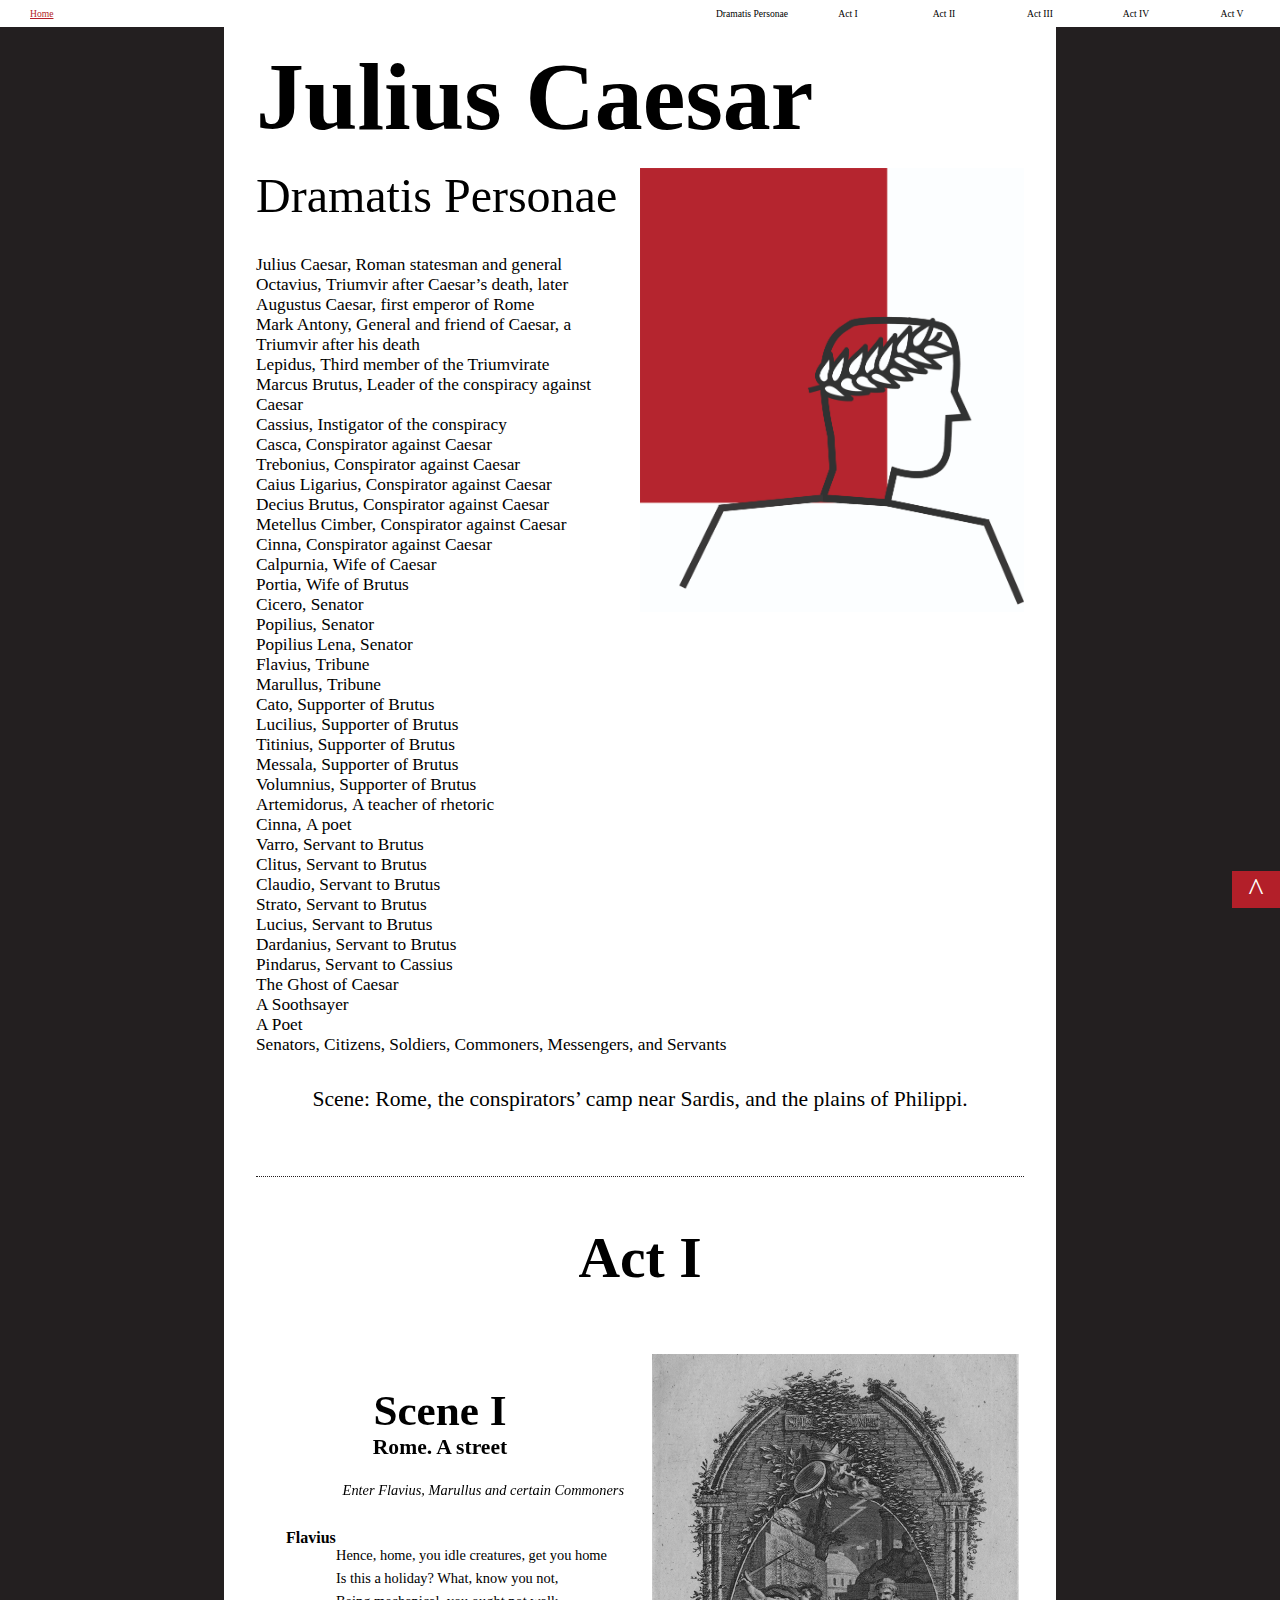
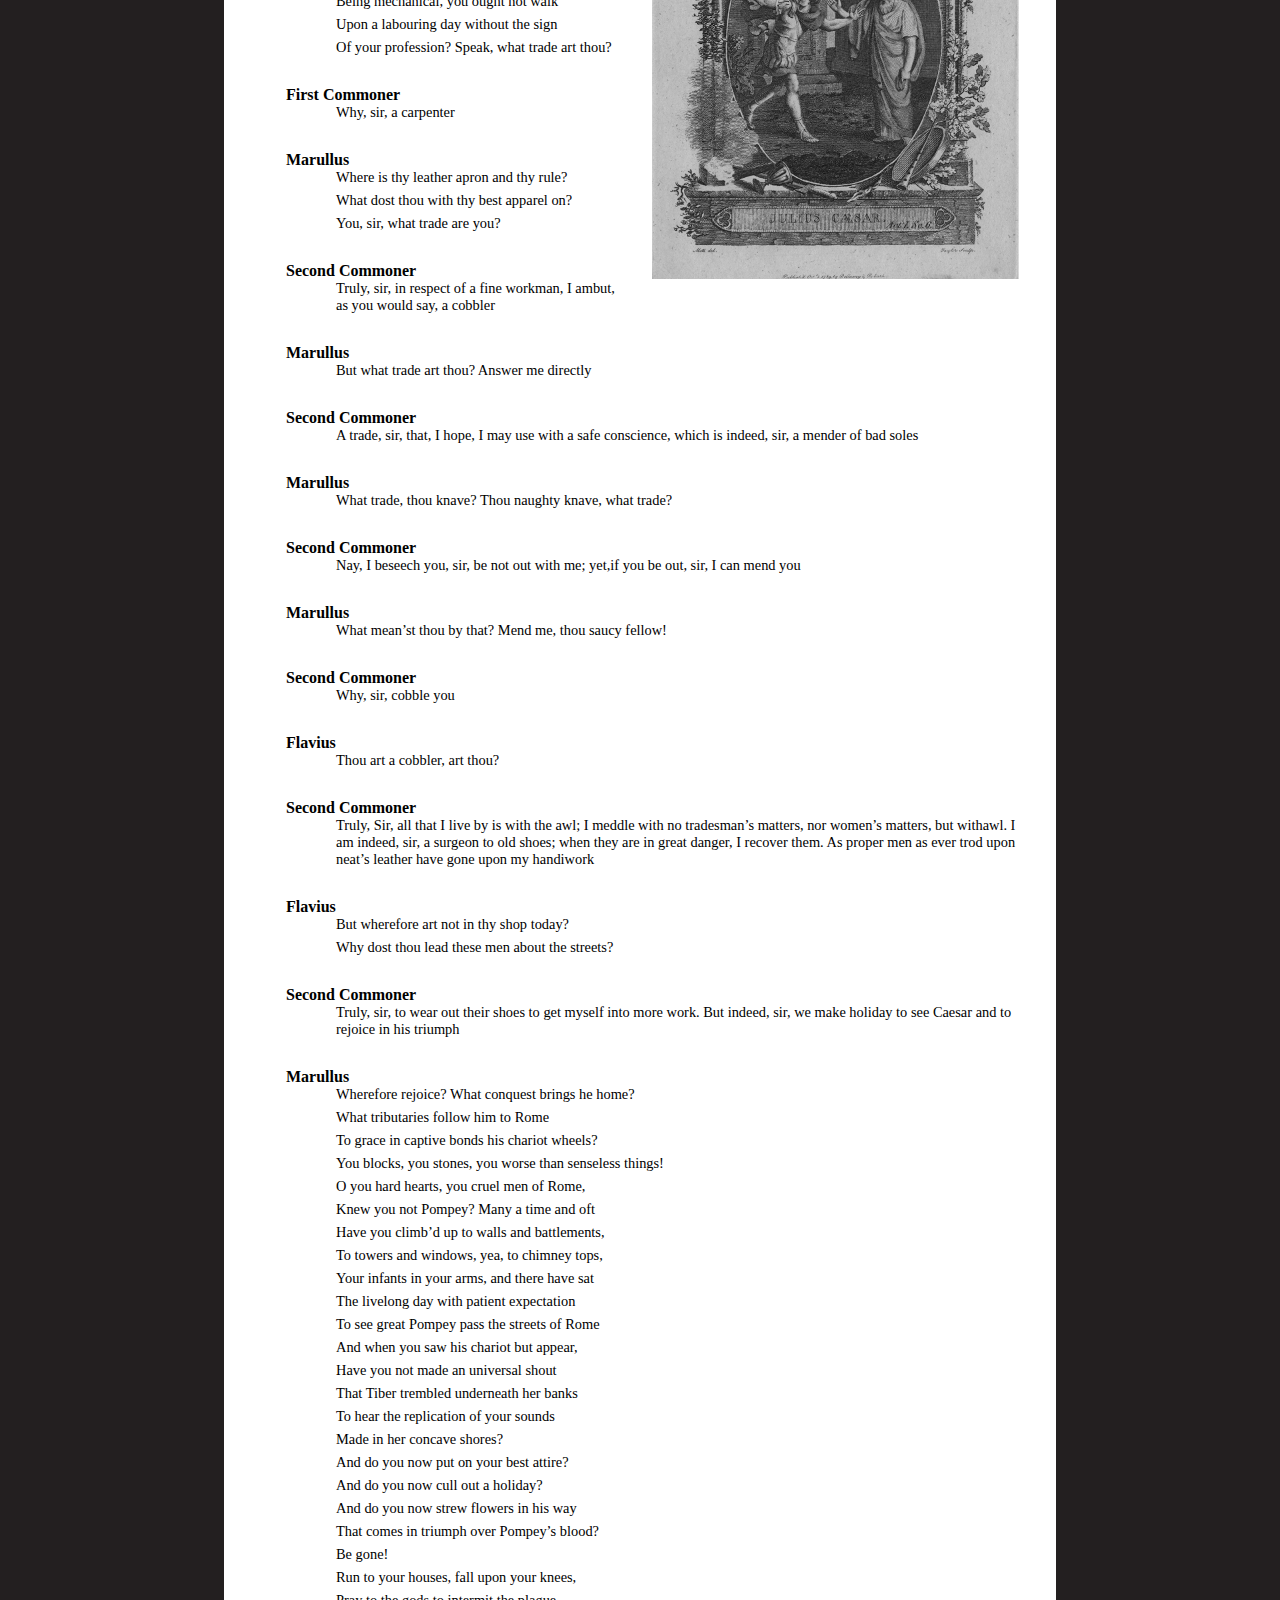
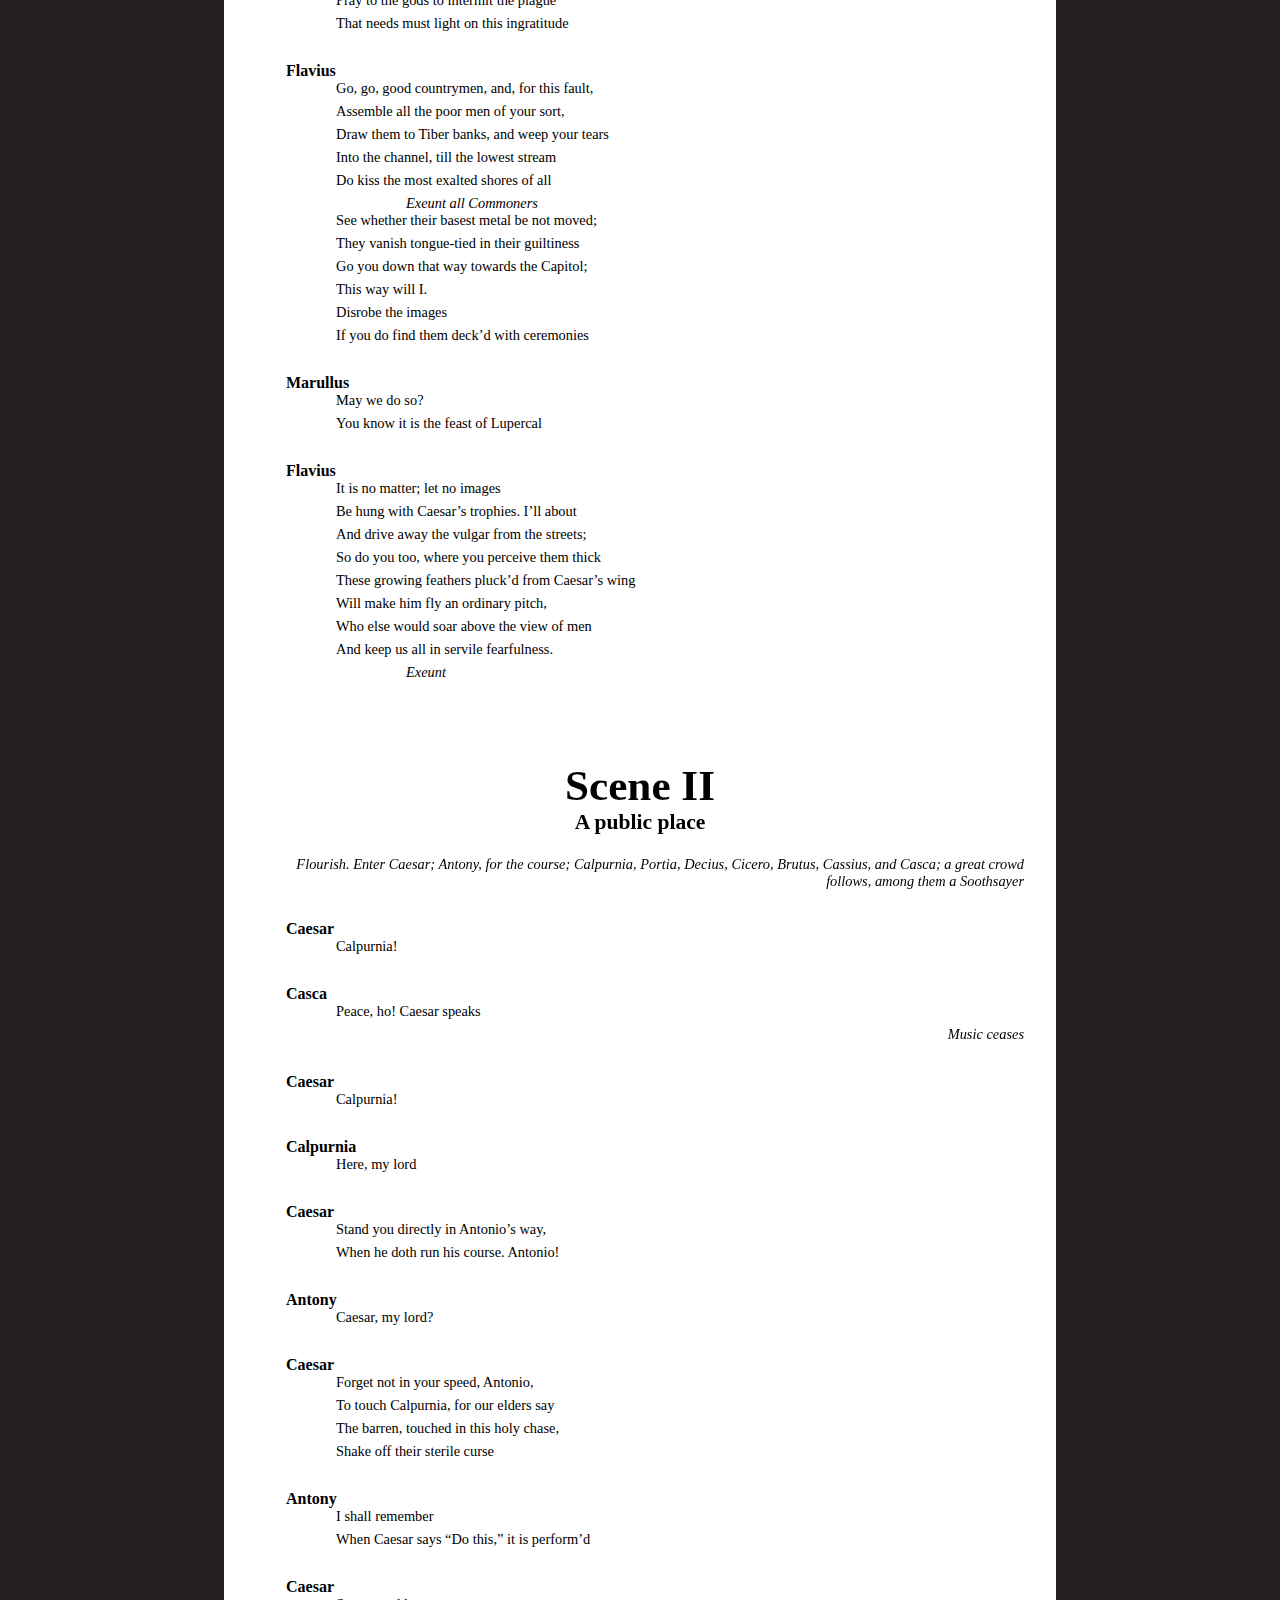
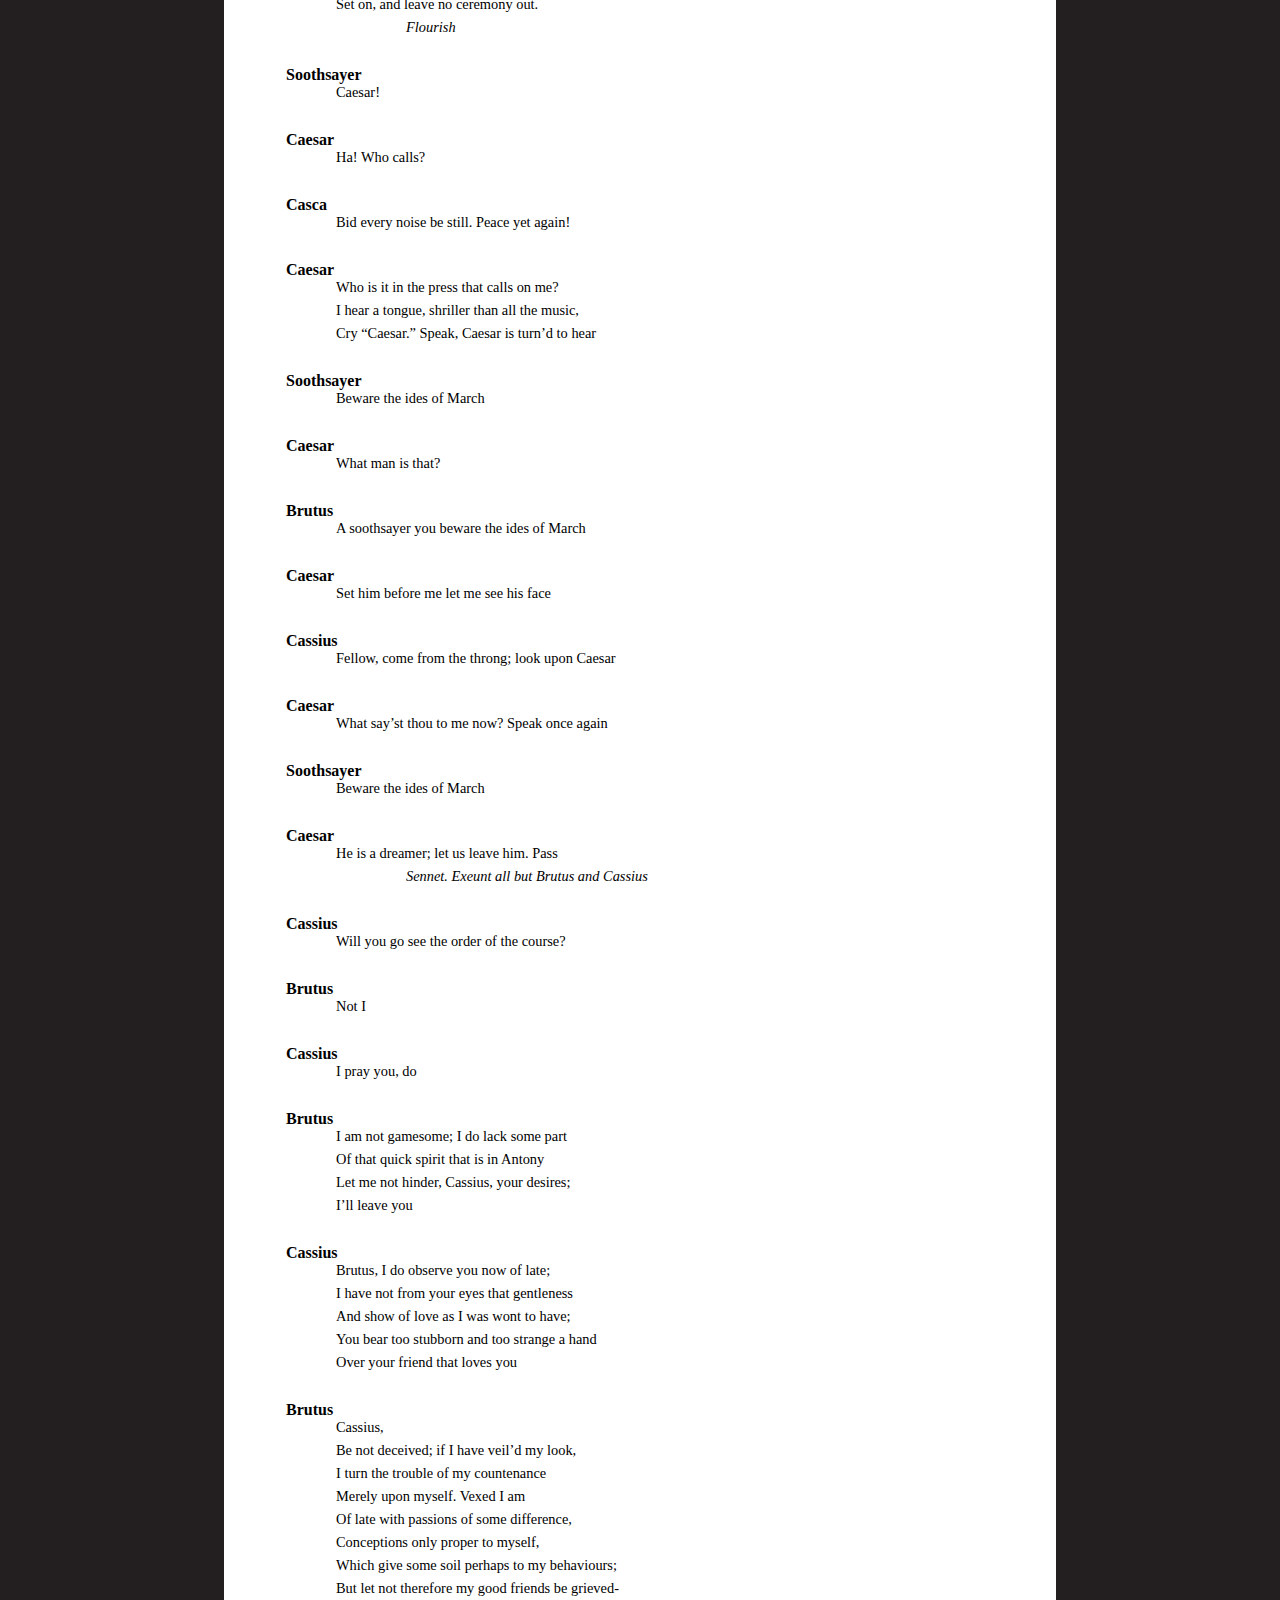
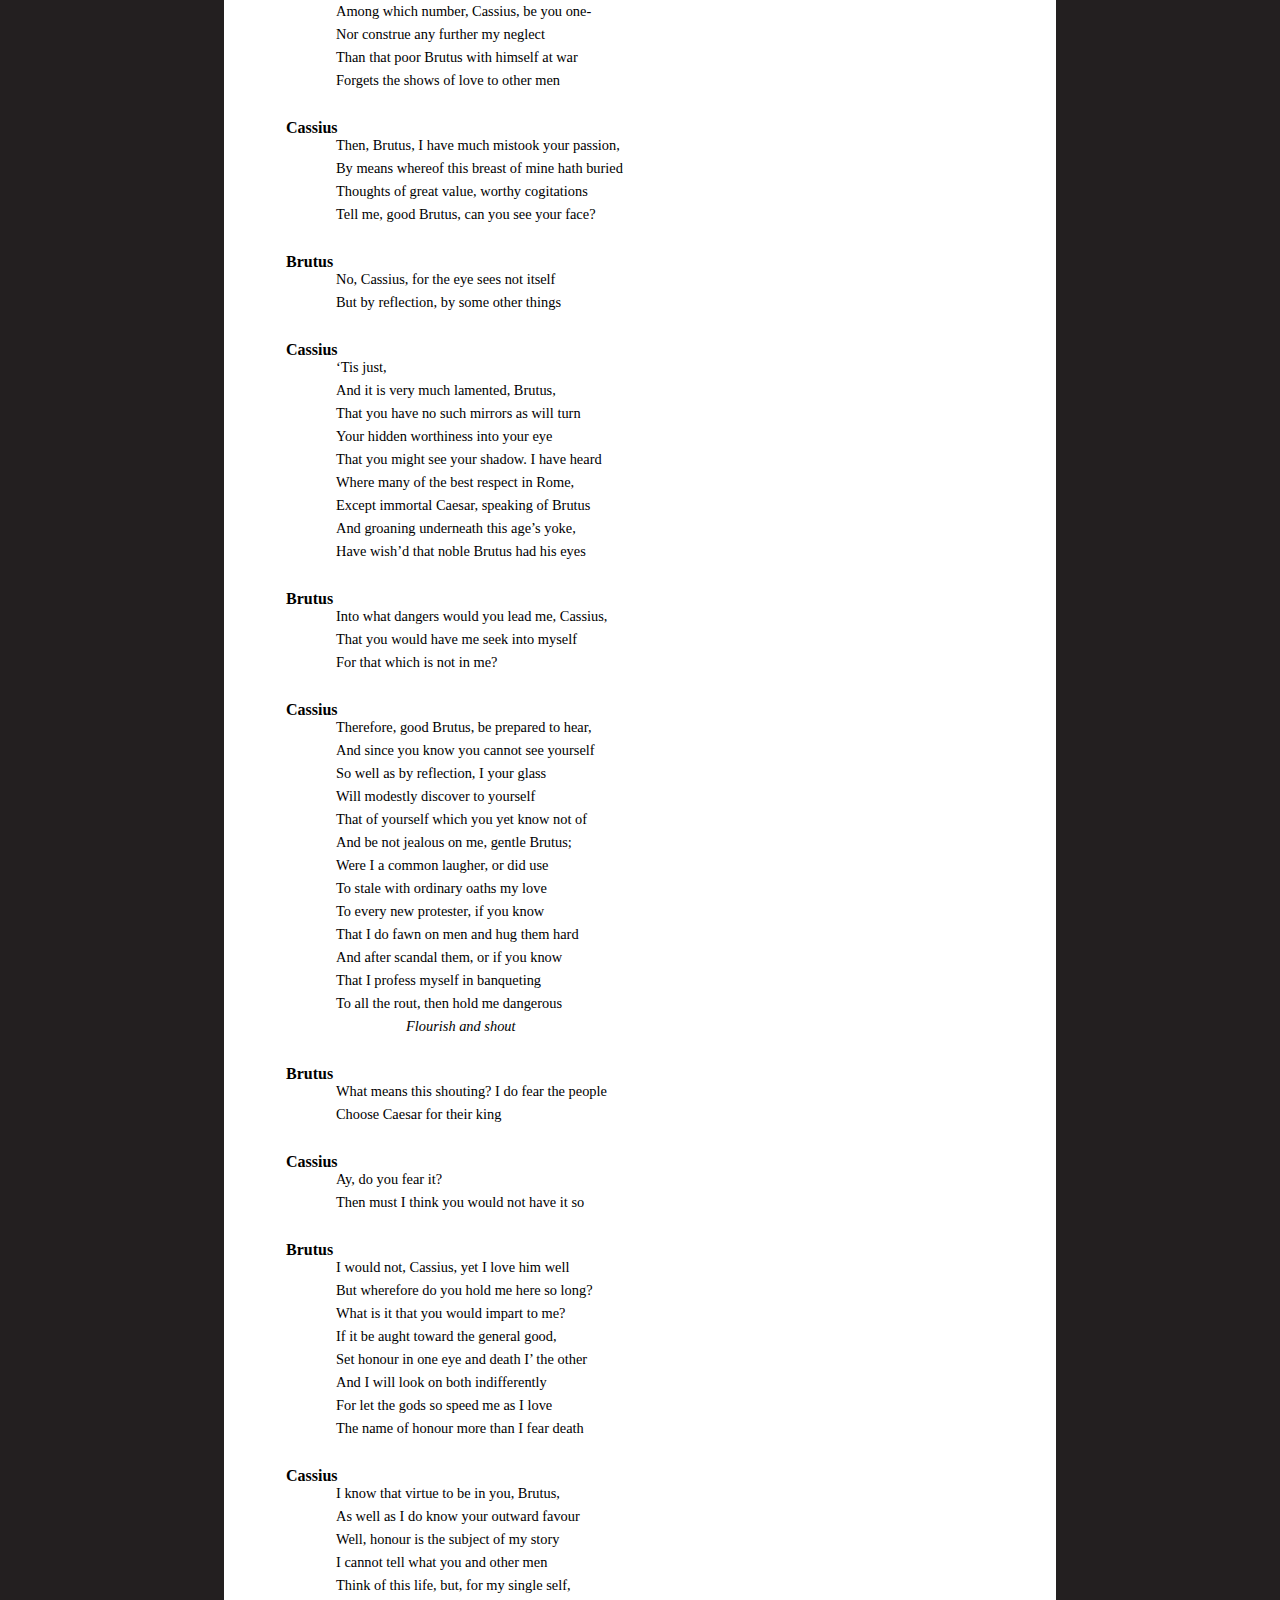
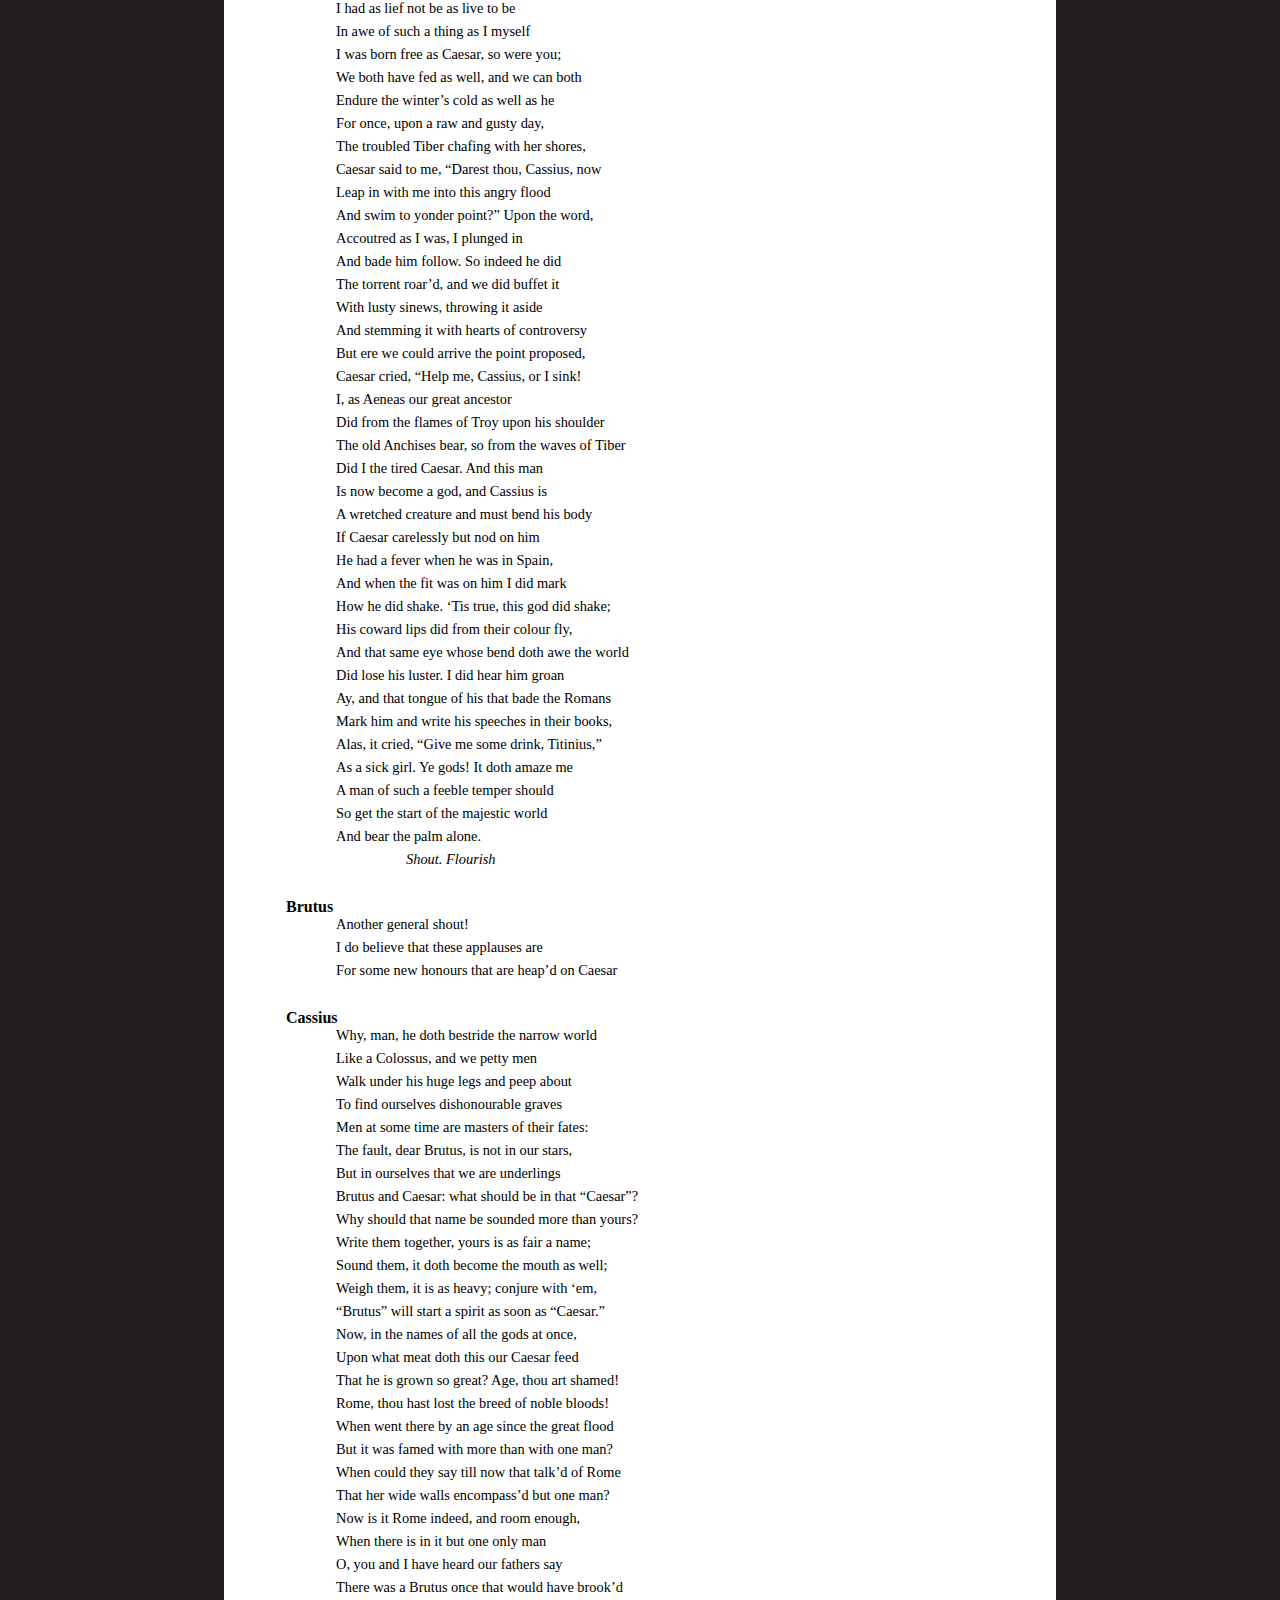
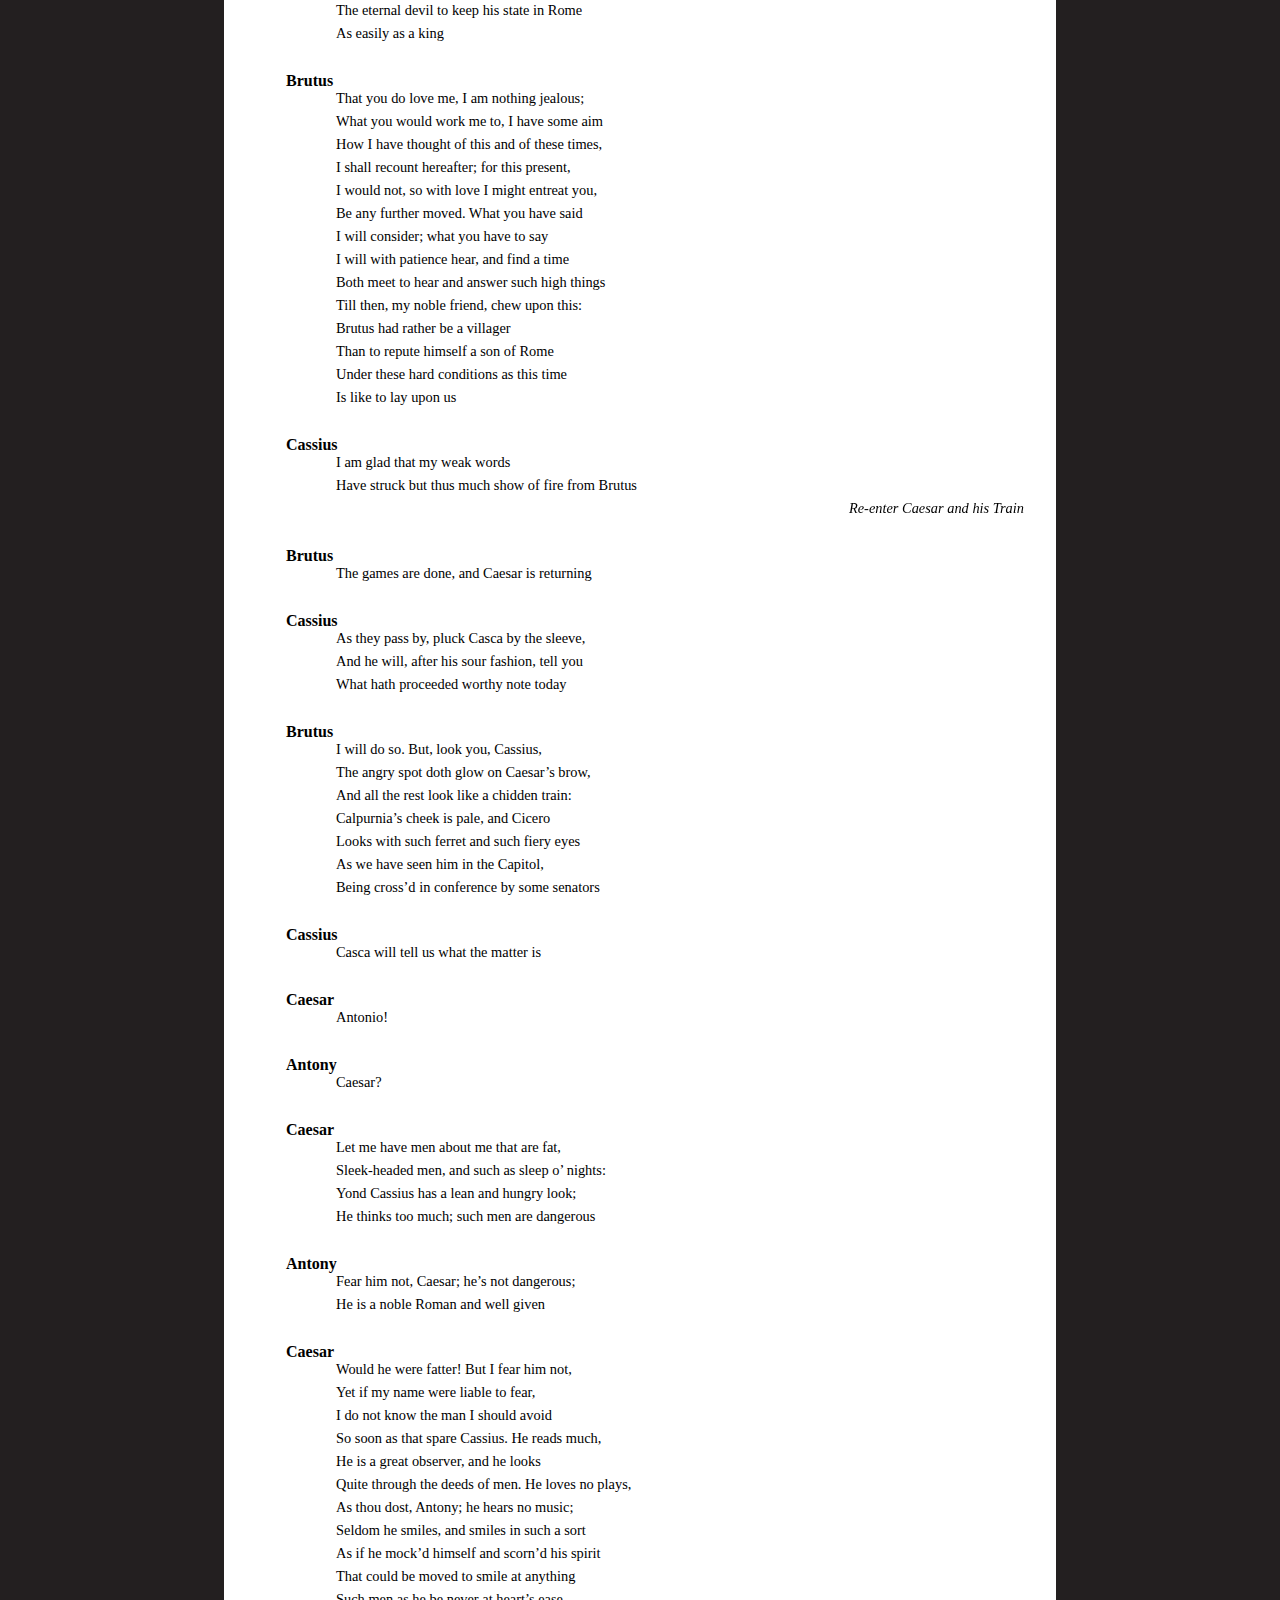
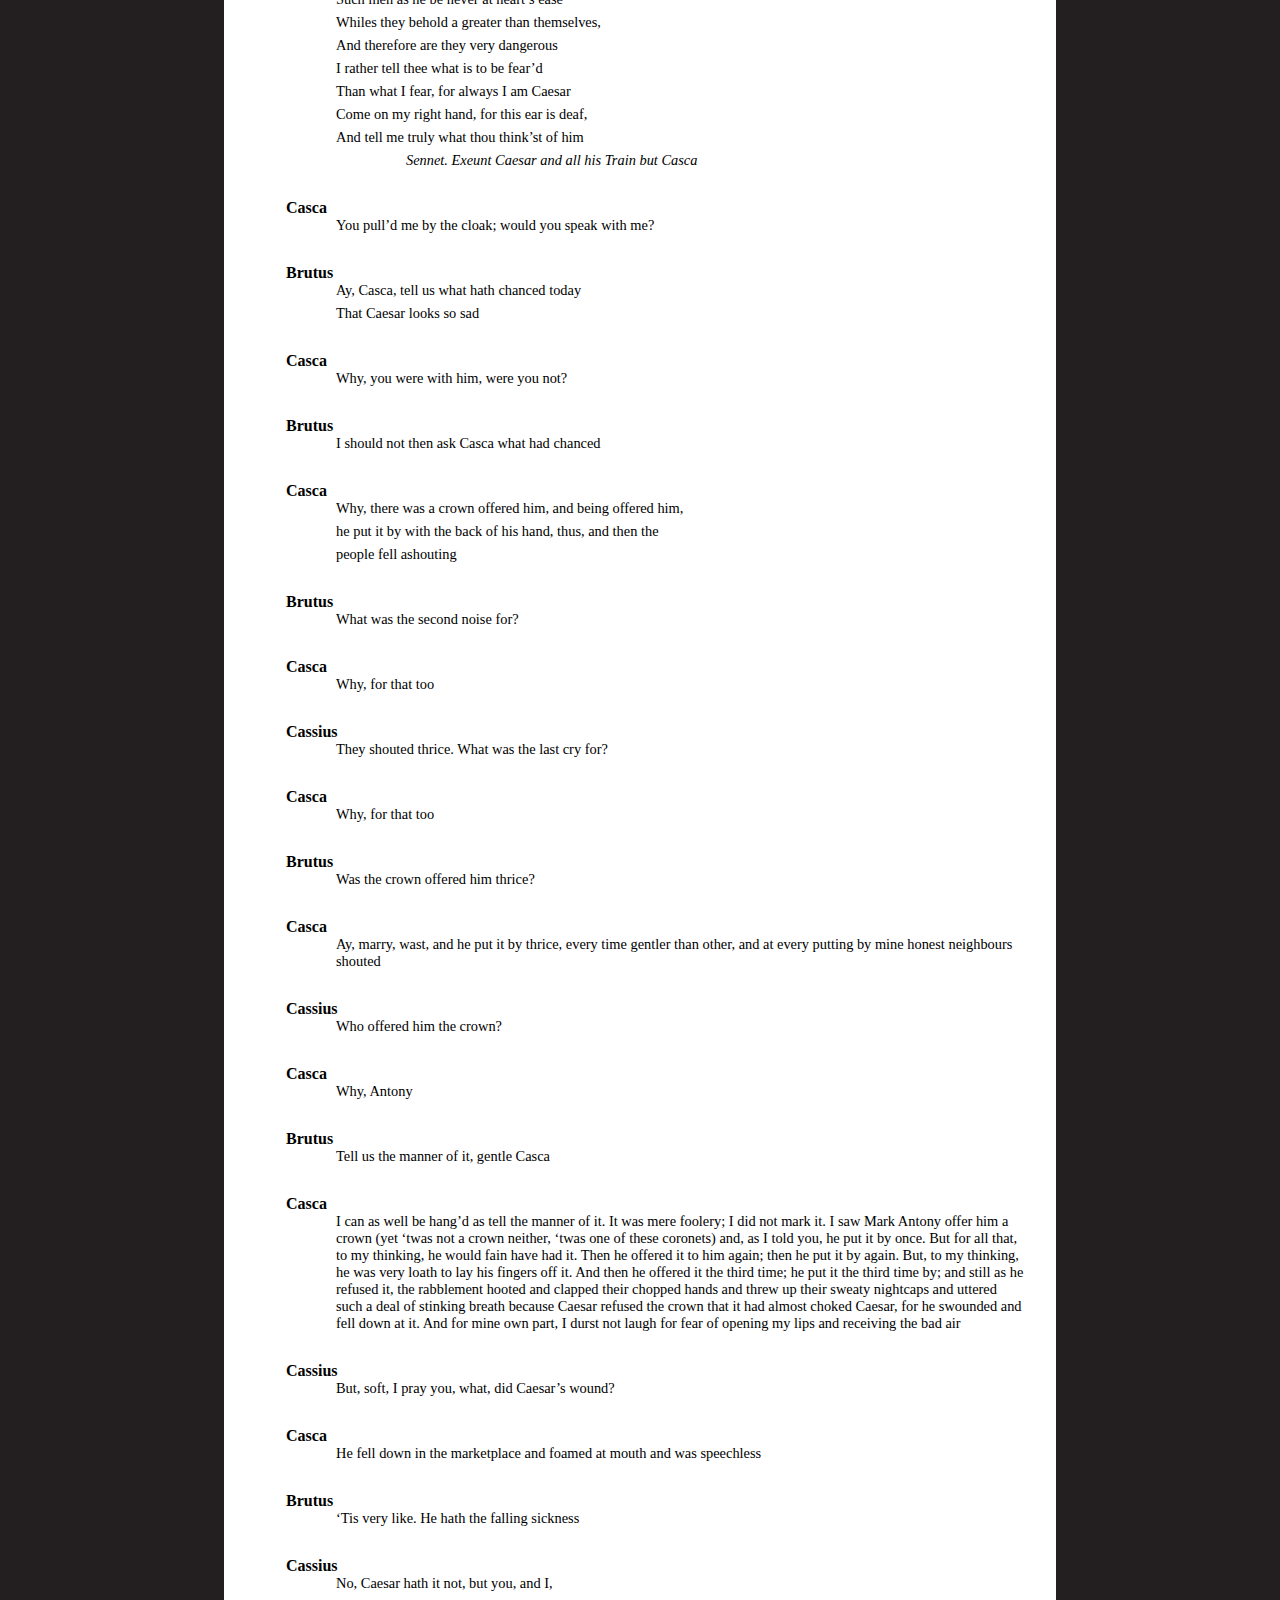
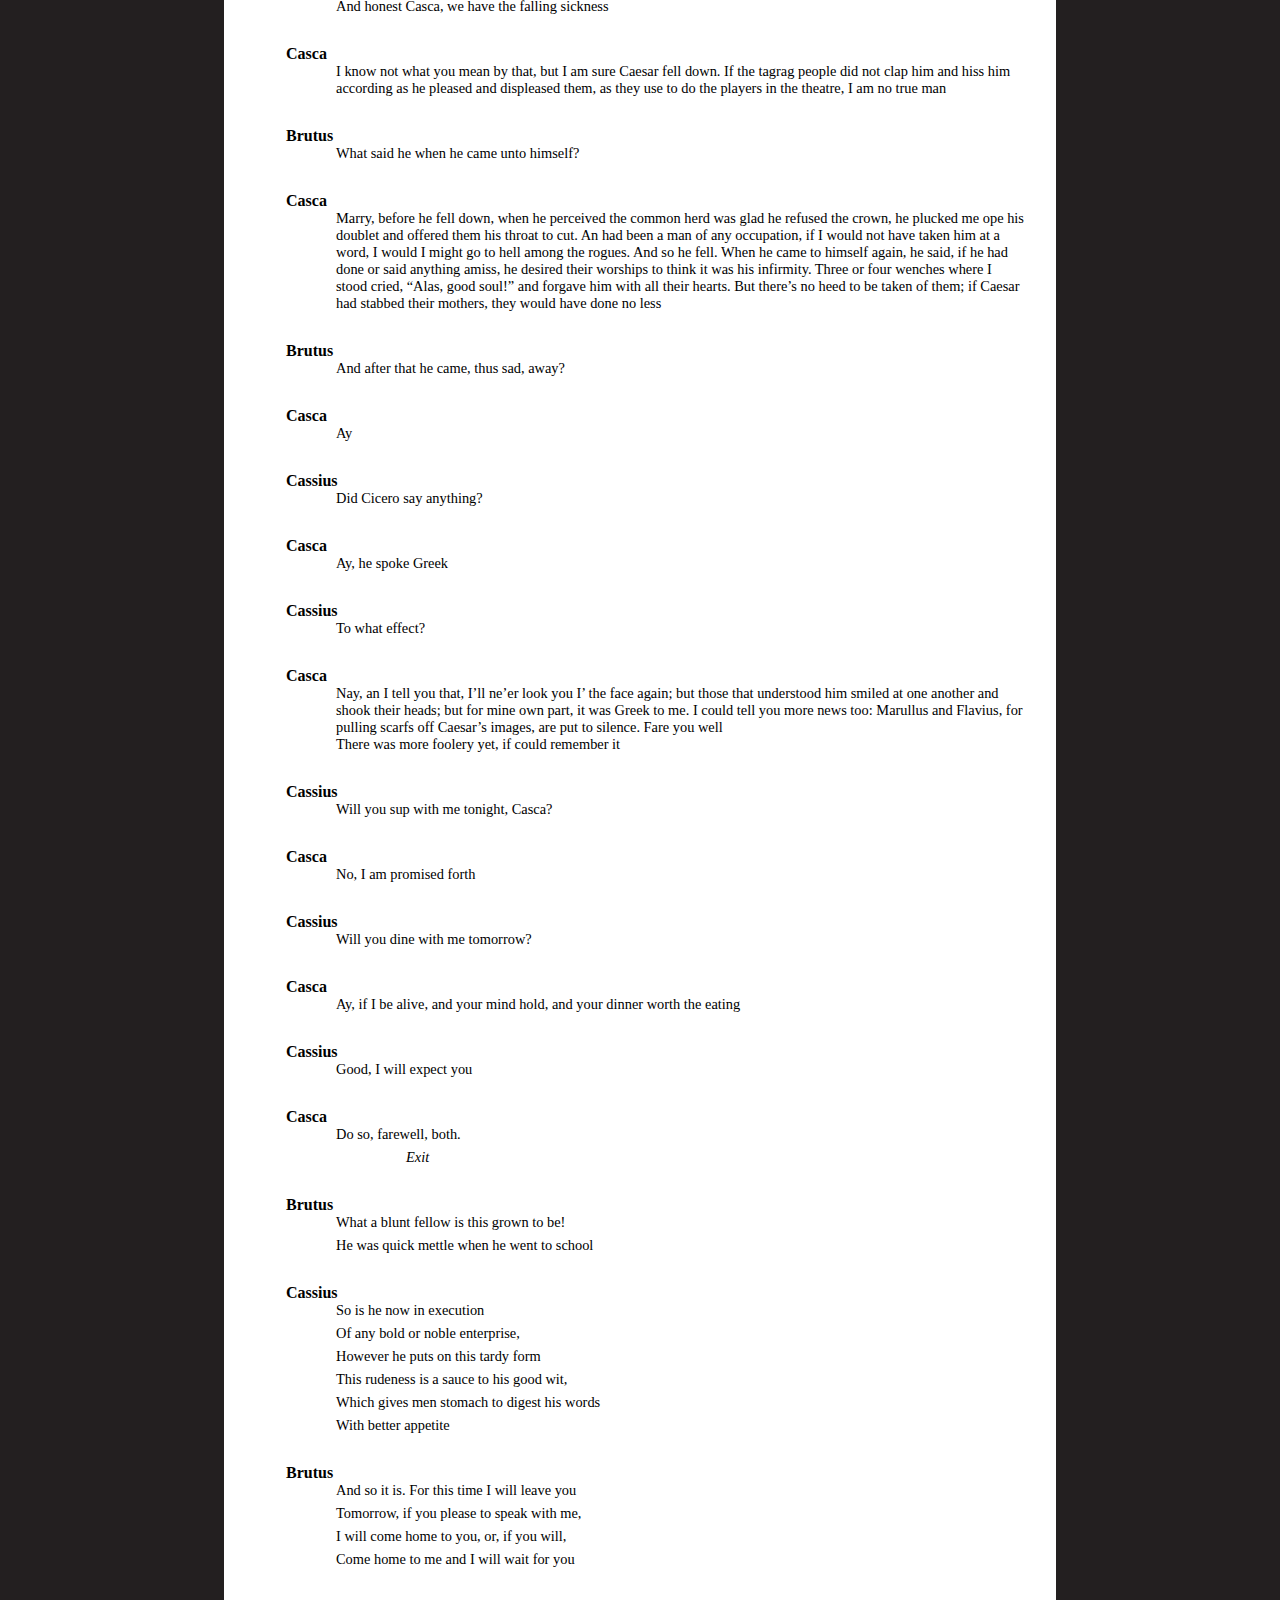
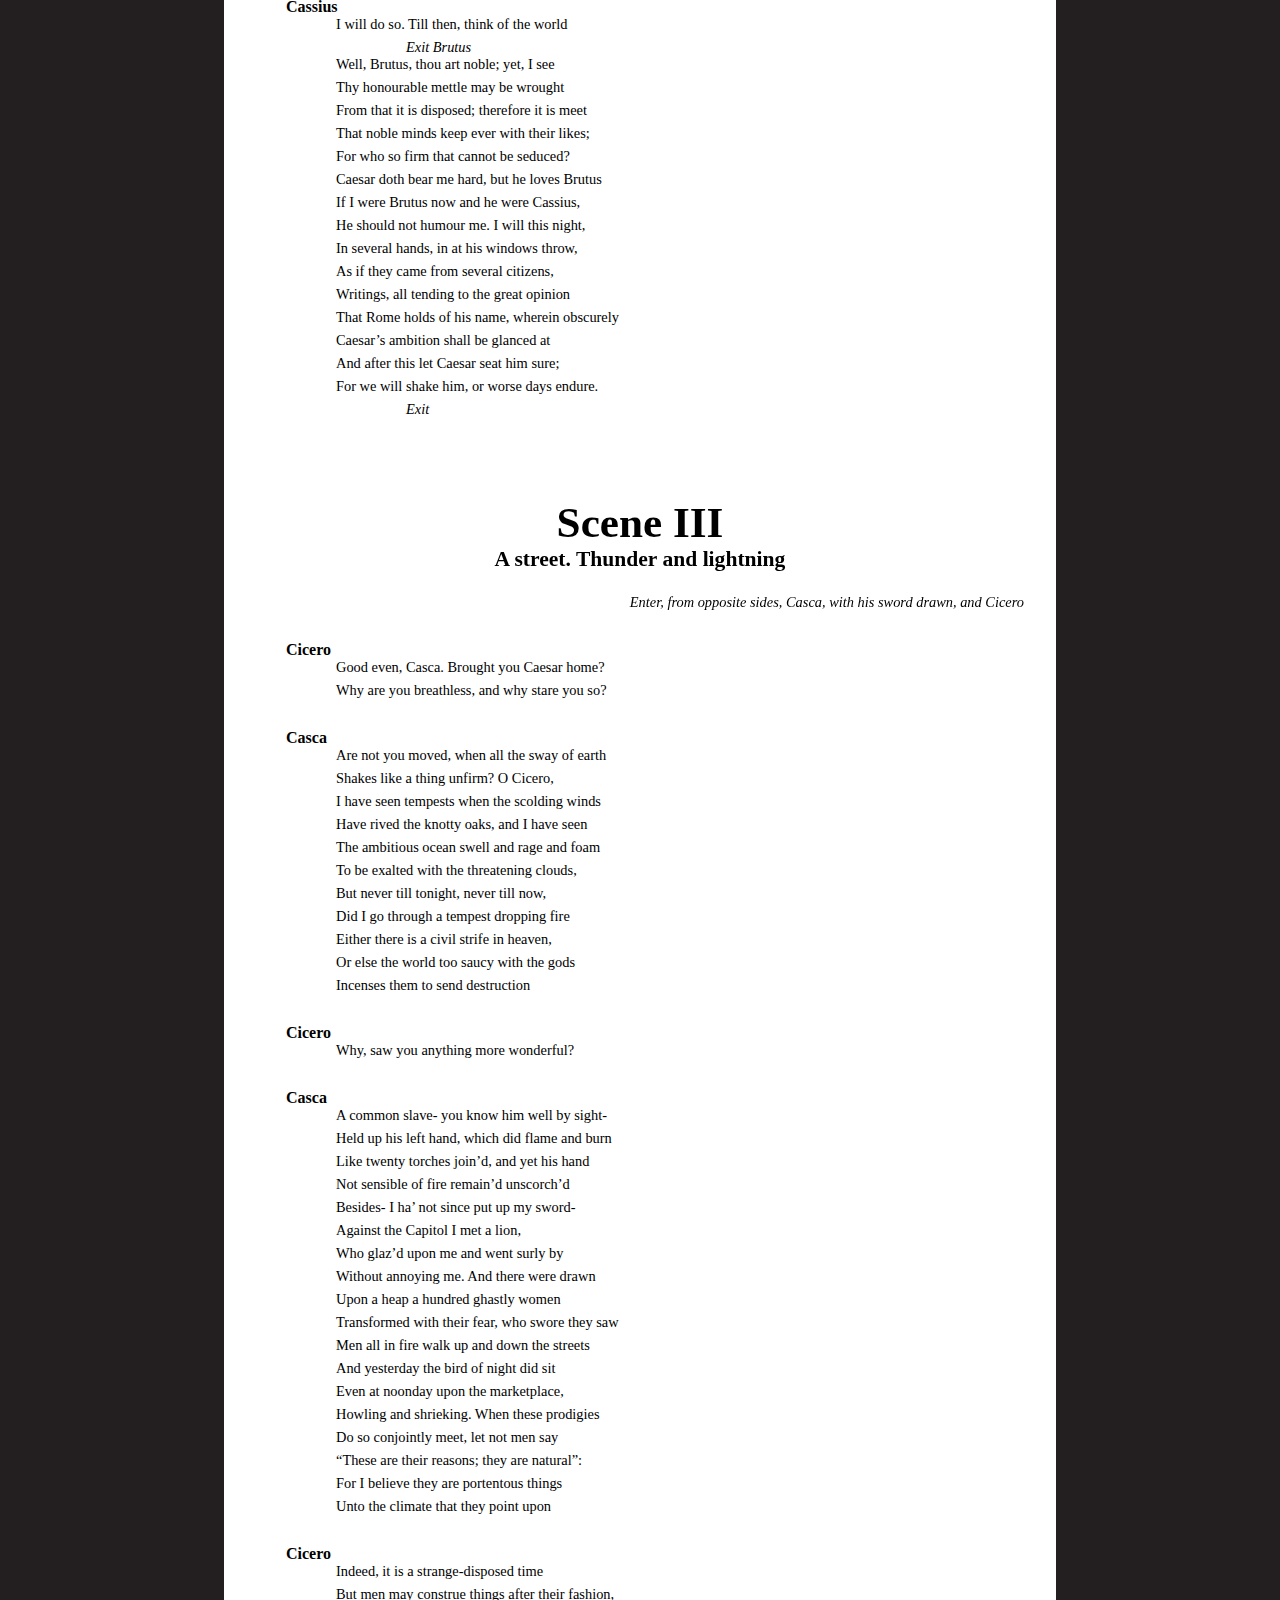
==== docs/Julius_Caesar_play.html @ a9944b49 "Add files via upload" ====
<!DOCTYPE html>
<html xmlns="http://www.w3.org/1999/xhtml">
	<head>
		<meta charset="utf-8" />
		<title>Julius Caesar</title>
		<link href="Julius_Caesar_play-web-resources/css/play.css" rel="stylesheet" type="text/css" />
	</head>
	<body id="Julius_Caesar_play" lang="en-GB">

			<nav id="_idContainer000" class="contents">
			<p class="Header1">Contents</p>

			<ul>
<li class="Home"><a href="index.html">Home</a></li>
				<li class="level1"><a href="#_idTextAnchor000">Dramatis Personae </a></li>
				<li class="level1"><a href="#_idTextAnchor001">Act I</a><ul><li class="level2"><a href="#_idTextAnchor002"><span class="allscenes">Scene I</span></a></li><li class="level2"><a href="#_idTextAnchor003"><span class="allscenes">Scene II</span></a></li><li class="level2"><a href="#_idTextAnchor004"><span class="allscenes">Scene III</span></a></li></ul></li>
				<li class="level1"><a href="#_idTextAnchor005">Act II</a><ul><li class="level2"><a href="#_idTextAnchor006"><span class="allscenes">Scene I</span></a></li><li class="level2"><a href="#_idTextAnchor007"><span class="allscenes">Scene II</span></a></li><li class="level2"><a href="#_idTextAnchor008"><span class="allscenes">Scene III</span></a></li><li class="level2"><a href="#_idTextAnchor009"><span class="allscenes">Scene IV</span></a></li></ul></li>
				<li class="level1"><a href="#_idTextAnchor010">Act III</a><ul><li class="level2"><a href="#_idTextAnchor011"><span class="allscenes">Scene I</span></a></li><li class="level2"><a href="#_idTextAnchor012"><span class="allscenes">Scene II</span></a></li><li class="level2"><a href="#_idTextAnchor013"><span class="allscenes">Scene III</span></a></li></ul></li>
				<li class="level1"><a href="#_idTextAnchor014">Act IV</a><ul><li class="level2"><a href="#_idTextAnchor015"><span class="allscenes">Scene I</span></a></li><li class="level2"><a href="#_idTextAnchor016">Scene II</a></li><li class="level2"><a href="#_idTextAnchor017"><span class="allscenes">Scene III</span></a></li></ul></li>
				<li class="level1"><a href="#_idTextAnchor018">Act V</a><ul><li class="level2"><a href="#_idTextAnchor019"><span class="allscenes">Scene I</span></a></li><li class="level2"><a href="#_idTextAnchor020"><span class="allscenes">Scene II</span></a></li><li class="level2"><a href="#_idTextAnchor021"><span class="allscenes">Scene III</span></a></li><li class="level2"><a href="#_idTextAnchor022"><span class="allscenes">Scene IV</span></a></li><li class="level2"><a href="#_idTextAnchor023"><span class="allscenes">Scene V</span></a></li></ul></li>
			</ul>
		</nav>
		<main>

<p class="takemeup"><a href="#Julius_Caesar_play">^</a></p> 

		<h1 class="title">Julius Caesar</h1>

		<section id="_idContainer001" class="dramatis">
			<img src="Julius_Caesar_play-web-resources/image/Jules_headshot-01.jpg" alt="graphic illustration of Julius Caesar">
			<h1 class="dramatis_head"><a id="_idTextAnchor000"></a>Dramatis Personae </h1>
			<p class="play_location"><span class="bold"></span></p>
			<p class="character_listing">Julius Caesar, <span class="character_role">Roman statesman and general</span></p>
			<p class="character_listing">Octavius, <span class="character_role">Triumvir after Caesar’s death, later Augustus Caesar, first emperor of Rome</span></p>
			<p class="character_listing">Mark Antony, <span class="character_role">General and friend of Caesar, a Triumvir after his death</span></p>
			<p class="character_listing">Lepidus, <span class="character_role">Third member of the Triumvirate</span></p>
			<p class="character_listing">Marcus Brutus, <span class="character_role">Leader of the conspiracy against Caesar</span></p>
			<p class="character_listing">Cassius, <span class="character_role">Instigator of the conspiracy</span></p>
			<p class="character_listing">Casca, <span class="character_role">Conspirator against Caesar</span></p>
			<p class="character_listing">Trebonius, <span class="character_role">Conspirator against Caesar</span></p>
			<p class="character_listing">Caius Ligarius, <span class="character_role">Conspirator against Caesar</span></p>
			<p class="character_listing">Decius Brutus, <span class="character_role">Conspirator against Caesar</span></p>
			<p class="character_listing">Metellus Cimber, <span class="character_role">Conspirator against Caesar</span></p>
			<p class="character_listing">Cinna, <span class="character_role">Conspirator against Caesar</span></p>
			<p class="character_listing">Calpurnia, <span class="character_role">Wife of Caesar</span></p>
			<p class="character_listing">Portia, <span class="character_role">Wife of Brutus</span></p>
			<p class="character_listing">Cicero, <span class="character_role">Senator</span></p>
			<p class="character_listing">Popilius, <span class="character_role">Senator</span></p>
			<p class="character_listing">Popilius Lena, <span class="character_role">Senator</span></p>
			<p class="character_listing">Flavius, <span class="character_role">Tribune</span></p>
			<p class="character_listing">Marullus, <span class="character_role">Tribune</span></p>
			<p class="character_listing">Cato, <span class="character_role">Supporter of Brutus</span></p>
			<p class="character_listing">Lucilius, <span class="character_role">Supporter of Brutus</span></p>
			<p class="character_listing">Titinius, <span class="character_role">Supporter of Brutus</span></p>
			<p class="character_listing">Messala, <span class="character_role">Supporter of Brutus</span></p>
			<p class="character_listing">Volumnius, <span class="character_role">Supporter of Brutus</span></p>
			<p class="character_listing">Artemidorus, <span class="character_role">A teacher of rhetoric</span></p>
			<p class="character_listing">Cinna, <span class="character_role">A poet</span></p>
			<p class="character_listing">Varro, <span class="character_role">Servant to Brutus</span></p>
			<p class="character_listing">Clitus, <span class="character_role">Servant to Brutus</span></p>
			<p class="character_listing">Claudio, <span class="character_role">Servant to Brutus</span></p>
			<p class="character_listing">Strato, <span class="character_role">Servant to Brutus</span></p>
			<p class="character_listing">Lucius, <span class="character_role">Servant to Brutus</span></p>
			<p class="character_listing">Dardanius, <span class="character_role">Servant to Brutus</span></p>
			<p class="character_listing">Pindarus, <span class="character_role">Servant to Cassius</span></p>
			<p class="character_listing">The Ghost of Caesar</p>
			<p class="character_listing">A Soothsayer</p>
			<p class="character_listing">A Poet</p>
			<p class="character_listing">Senators, Citizens, Soldiers, Commoners, Messengers, and Servants</p>
			<p class="play_location">Scene: Rome, the conspirators’ camp near Sardis, and the plains of Philippi.</p>
		</section>
		<section id="_idContainer007" class="play">
			<h1 class="act"><a id="_idTextAnchor001"></a>Act I</h1>
			<div>
				<div id="_idContainer002">
					<img src="Julius_Caesar_play-web-resources/image/Act1.png" alt="" />
				</div>
			</div>
			<h2 class="firstscene"><span class="allscenes"><a id="_idTextAnchor002"></a>Scene I</span></h2>
			<h2 class="location">Rome. A street</h2>
			<h2 class="stage_directions">Enter Flavius, Marullus and certain Commoners</h2>
			<p class="character">Flavius</p>
			<p class="verseline">Hence, home, you idle creatures, get you home</p>
			<p class="verseline">Is this a holiday? What, know you not,</p>
			<p class="verseline">Being mechanical, you ought not walk</p>
			<p class="verseline">Upon a labouring day without the sign</p>
			<p class="verseline">Of your profession? Speak, what trade art thou?</p>
			<p class="character">First Commoner</p>
			<p class="verseline">Why, sir, a carpenter</p>
			<p class="character">Marullus</p>
			<p class="verseline">Where is thy leather apron and thy rule?</p>
			<p class="verseline">What dost thou with thy best apparel on?</p>
			<p class="verseline">You, sir, what trade are you?</p>
			<p class="character">Second Commoner</p>
			<p class="prose">Truly, sir, in respect of a fine workman, I ambut, as you would say, a cobbler</p>
			<p class="character">Marullus</p>
			<p class="verseline">But what trade art thou? Answer me directly</p>
			<p class="character">Second Commoner</p>
			<p class="prose">A trade, sir, that, I hope, I may use with a safe conscience, which is indeed, sir, a mender of bad soles</p>
			<p class="character">Marullus</p>
			<p class="verseline">What trade, thou knave? Thou naughty knave, what trade?</p>
			<p class="character">Second Commoner</p>
			<p class="prose">Nay, I beseech you, sir, be not out with me; yet,if you be out, sir, I can mend you</p>
			<p class="character">Marullus</p>
			<p class="verseline">What mean’st thou by that? Mend me, thou saucy fellow!</p>
			<p class="character">Second Commoner</p>
			<p class="verseline">Why, sir, cobble you</p>
			<p class="character">Flavius</p>
			<p class="verseline">Thou art a cobbler, art thou?</p>
			<p class="character">Second Commoner</p>
			<p class="prose">Truly, Sir, all that I live by is with the awl; I meddle with no tradesman’s matters, nor women’s matters, but withawl. I am indeed, sir, a surgeon to old shoes; when they are in great danger, I recover them. As proper men as ever trod upon neat’s leather have gone upon my handiwork</p>
			<p class="character">Flavius</p>
			<p class="verseline">But wherefore art not in thy shop today?</p>
			<p class="verseline">Why dost thou lead these men about the streets?</p>
			<p class="character">Second Commoner</p>
			<p class="prose">Truly, sir, to wear out their shoes to get myself into more work. But indeed, sir, we make holiday to see Caesar and to rejoice in his triumph</p>
			<p class="character">Marullus</p>
			<p class="verseline">Wherefore rejoice? What conquest brings he home?</p>
			<p class="verseline">What tributaries follow him to Rome</p>
			<p class="verseline">To grace in captive bonds his chariot wheels?</p>
			<p class="verseline">You blocks, you stones, you worse than senseless things!</p>
			<p class="verseline">O you hard hearts, you cruel men of Rome,</p>
			<p class="verseline">Knew you not Pompey? Many a time and oft</p>
			<p class="verseline">Have you climb’d up to walls and battlements,</p>
			<p class="verseline">To towers and windows, yea, to chimney tops,</p>
			<p class="verseline">Your infants in your arms, and there have sat</p>
			<p class="verseline">The livelong day with patient expectation</p>
			<p class="verseline">To see great Pompey pass the streets of Rome</p>
			<p class="verseline">And when you saw his chariot but appear,</p>
			<p class="verseline">Have you not made an universal shout</p>
			<p class="verseline">That Tiber trembled underneath her banks</p>
			<p class="verseline">To hear the replication of your sounds</p>
			<p class="verseline">Made in her concave shores?</p>
			<p class="verseline">And do you now put on your best attire?</p>
			<p class="verseline">And do you now cull out a holiday?</p>
			<p class="verseline">And do you now strew flowers in his way</p>
			<p class="verseline">That comes in triumph over Pompey’s blood?</p>
			<p class="verseline">Be gone!</p>
			<p class="verseline">Run to your houses, fall upon your knees,</p>
			<p class="verseline">Pray to the gods to intermit the plague</p>
			<p class="verseline">That needs must light on this ingratitude</p>
			<p class="character">Flavius</p>
			<p class="verseline">Go, go, good countrymen, and, for this fault,</p>
			<p class="verseline">Assemble all the poor men of your sort,</p>
			<p class="verseline">Draw them to Tiber banks, and weep your tears</p>
			<p class="verseline">Into the channel, till the lowest stream</p>
			<p class="verseline">Do kiss the most exalted shores of all</p>
			<p class="inline_stagedirections">Exeunt all Commoners</p>
			<p class="verseline">See whether their basest metal be not moved;</p>
			<p class="verseline">They vanish tongue-tied in their guiltiness</p>
			<p class="verseline">Go you down that way towards the Capitol;</p>
			<p class="verseline">This way will I.</p>
			<p class="verseline">Disrobe the images</p>
			<p class="verseline">If you do find them deck’d with ceremonies</p>
			<p class="character">Marullus</p>
			<p class="verseline">May we do so?</p>
			<p class="verseline">You know it is the feast of Lupercal</p>
			<p class="character">Flavius</p>
			<p class="verseline">It is no matter; let no images</p>
			<p class="verseline">Be hung with Caesar’s trophies. I’ll about</p>
			<p class="verseline">And drive away the vulgar from the streets;</p>
			<p class="verseline">So do you too, where you perceive them thick</p>
			<p class="verseline">These growing feathers pluck’d from Caesar’s wing</p>
			<p class="verseline">Will make him fly an ordinary pitch,</p>
			<p class="verseline">Who else would soar above the view of men</p>
			<p class="verseline">And keep us all in servile fearfulness.</p>
			<p class="inline_stagedirections">Exeunt</p>
			<h2 class="scene"><a id="_idTextAnchor003"></a><span class="allscenes">Scene II</span></h2>
			<h2 class="location">A public place</h2>
			<h2 class="stage_directions">Flourish. Enter Caesar; Antony, for the course; Calpurnia, Portia, Decius, Cicero, Brutus, Cassius, and Casca; a great crowd follows, among them a Soothsayer</h2>
			<p class="character">Caesar</p>
			<p class="verseline">Calpurnia!</p>
			<p class="character">Casca</p>
			<p class="verseline">Peace, ho! Caesar speaks</p>
			<h2 class="stage_directions">Music ceases</h2>
			<p class="character">Caesar</p>
			<p class="verseline">Calpurnia!</p>
			<p class="character">Calpurnia</p>
			<p class="verseline">Here, my lord</p>
			<p class="character">Caesar</p>
			<p class="verseline">Stand you directly in Antonio’s way,</p>
			<p class="verseline">When he doth run his course. Antonio!</p>
			<p class="character">Antony</p>
			<p class="verseline">Caesar, my lord?</p>
			<p class="character">Caesar</p>
			<p class="verseline">Forget not in your speed, Antonio,</p>
			<p class="verseline">To touch Calpurnia, for our elders say</p>
			<p class="verseline">The barren, touched in this holy chase,</p>
			<p class="verseline">Shake off their sterile curse</p>
			<p class="character">Antony</p>
			<p class="verseline">I shall remember</p>
			<p class="verseline">When Caesar says “Do this,” it is perform’d</p>
			<p class="character">Caesar</p>
			<p class="verseline">Set on, and leave no ceremony out.</p>
			<p class="inline_stagedirections">Flourish</p>
			<p class="character">Soothsayer</p>
			<p class="verseline">Caesar!</p>
			<p class="character">Caesar</p>
			<p class="verseline">Ha! Who calls?</p>
			<p class="character">Casca</p>
			<p class="verseline">Bid every noise be still. Peace yet again!</p>
			<p class="character">Caesar</p>
			<p class="verseline">Who is it in the press that calls on me?</p>
			<p class="verseline">I hear a tongue, shriller than all the music,</p>
			<p class="verseline">Cry “Caesar.” Speak, Caesar is turn’d to hear</p>
			<p class="character">Soothsayer</p>
			<p class="verseline">Beware the ides of March</p>
			<p class="character">Caesar</p>
			<p class="verseline">What man is that?</p>
			<p class="character">Brutus</p>
			<p class="verseline">A soothsayer you beware the ides of March</p>
			<p class="character">Caesar</p>
			<p class="verseline">Set him before me let me see his face</p>
			<p class="character">Cassius</p>
			<p class="verseline">Fellow, come from the throng; look upon Caesar</p>
			<p class="character">Caesar</p>
			<p class="verseline">What say’st thou to me now? Speak once again</p>
			<p class="character">Soothsayer</p>
			<p class="verseline">Beware the ides of March</p>
			<p class="character">Caesar</p>
			<p class="verseline">He is a dreamer; let us leave him. Pass</p>
			<p class="inline_stagedirections">Sennet. Exeunt all but Brutus and Cassius</p>
			<p class="character">Cassius</p>
			<p class="verseline">Will you go see the order of the course?</p>
			<p class="character">Brutus</p>
			<p class="verseline">Not I</p>
			<p class="character">Cassius</p>
			<p class="verseline">I pray you, do</p>
			<p class="character">Brutus</p>
			<p class="verseline">I am not gamesome; I do lack some part</p>
			<p class="verseline">Of that quick spirit that is in Antony</p>
			<p class="verseline">Let me not hinder, Cassius, your desires;</p>
			<p class="verseline">I’ll leave you</p>
			<p class="character">Cassius</p>
			<p class="verseline">Brutus, I do observe you now of late;</p>
			<p class="verseline">I have not from your eyes that gentleness</p>
			<p class="verseline">And show of love as I was wont to have;</p>
			<p class="verseline">You bear too stubborn and too strange a hand</p>
			<p class="verseline">Over your friend that loves you</p>
			<p class="character">Brutus</p>
			<p class="verseline">Cassius,</p>
			<p class="verseline">Be not deceived; if I have veil’d my look,</p>
			<p class="verseline">I turn the trouble of my countenance</p>
			<p class="verseline">Merely upon myself. Vexed I am</p>
			<p class="verseline">Of late with passions of some difference,</p>
			<p class="verseline">Conceptions only proper to myself,</p>
			<p class="verseline">Which give some soil perhaps to my behaviours;</p>
			<p class="verseline">But let not therefore my good friends be grieved-</p>
			<p class="verseline">Among which number, Cassius, be you one-</p>
			<p class="verseline">Nor construe any further my neglect</p>
			<p class="verseline">Than that poor Brutus with himself at war</p>
			<p class="verseline">Forgets the shows of love to other men</p>
			<p class="character">Cassius</p>
			<p class="verseline">Then, Brutus, I have much mistook your passion,</p>
			<p class="verseline">By means whereof this breast of mine hath buried</p>
			<p class="verseline">Thoughts of great value, worthy cogitations</p>
			<p class="verseline">Tell me, good Brutus, can you see your face?</p>
			<p class="character">Brutus</p>
			<p class="verseline">No, Cassius, for the eye sees not itself</p>
			<p class="verseline">But by reflection, by some other things</p>
			<p class="character">Cassius</p>
			<p class="verseline">‘Tis just,</p>
			<p class="verseline">And it is very much lamented, Brutus,</p>
			<p class="verseline">That you have no such mirrors as will turn</p>
			<p class="verseline">Your hidden worthiness into your eye</p>
			<p class="verseline">That you might see your shadow. I have heard</p>
			<p class="verseline">Where many of the best respect in Rome,</p>
			<p class="verseline">Except immortal Caesar, speaking of Brutus</p>
			<p class="verseline">And groaning underneath this age’s yoke,</p>
			<p class="verseline">Have wish’d that noble Brutus had his eyes</p>
			<p class="character">Brutus</p>
			<p class="verseline">Into what dangers would you lead me, Cassius,</p>
			<p class="verseline">That you would have me seek into myself</p>
			<p class="verseline">For that which is not in me?</p>
			<p class="character">Cassius</p>
			<p class="verseline">Therefore, good Brutus, be prepared to hear,</p>
			<p class="verseline">And since you know you cannot see yourself</p>
			<p class="verseline">So well as by reflection, I your glass</p>
			<p class="verseline">Will modestly discover to yourself</p>
			<p class="verseline">That of yourself which you yet know not of</p>
			<p class="verseline">And be not jealous on me, gentle Brutus;</p>
			<p class="verseline">Were I a common laugher, or did use</p>
			<p class="verseline">To stale with ordinary oaths my love</p>
			<p class="verseline">To every new protester, if you know</p>
			<p class="verseline">That I do fawn on men and hug them hard</p>
			<p class="verseline">And after scandal them, or if you know</p>
			<p class="verseline">That I profess myself in banqueting</p>
			<p class="verseline">To all the rout, then hold me dangerous</p>
			<p class="inline_stagedirections">Flourish and shout</p>
			<p class="character">Brutus</p>
			<p class="verseline">What means this shouting? I do fear the people</p>
			<p class="verseline">Choose Caesar for their king</p>
			<p class="character">Cassius</p>
			<p class="verseline">Ay, do you fear it?</p>
			<p class="verseline">Then must I think you would not have it so</p>
			<p class="character">Brutus</p>
			<p class="verseline">I would not, Cassius, yet I love him well</p>
			<p class="verseline">But wherefore do you hold me here so long?</p>
			<p class="verseline">What is it that you would impart to me?</p>
			<p class="verseline">If it be aught toward the general good,</p>
			<p class="verseline">Set honour in one eye and death I’ the other</p>
			<p class="verseline">And I will look on both indifferently</p>
			<p class="verseline">For let the gods so speed me as I love</p>
			<p class="verseline">The name of honour more than I fear death</p>
			<p class="character">Cassius</p>
			<p class="verseline">I know that virtue to be in you, Brutus,</p>
			<p class="verseline">As well as I do know your outward favour</p>
			<p class="verseline">Well, honour is the subject of my story</p>
			<p class="verseline">I cannot tell what you and other men</p>
			<p class="verseline">Think of this life, but, for my single self,</p>
			<p class="verseline">I had as lief not be as live to be</p>
			<p class="verseline">In awe of such a thing as I myself</p>
			<p class="verseline">I was born free as Caesar, so were you;</p>
			<p class="verseline">We both have fed as well, and we can both</p>
			<p class="verseline">Endure the winter’s cold as well as he</p>
			<p class="verseline">For once, upon a raw and gusty day,</p>
			<p class="verseline">The troubled Tiber chafing with her shores,</p>
			<p class="verseline">Caesar said to me, “Darest thou, Cassius, now</p>
			<p class="verseline">Leap in with me into this angry flood</p>
			<p class="verseline">And swim to yonder point?” Upon the word,</p>
			<p class="verseline">Accoutred as I was, I plunged in</p>
			<p class="verseline">And bade him follow. So indeed he did</p>
			<p class="verseline">The torrent roar’d, and we did buffet it</p>
			<p class="verseline">With lusty sinews, throwing it aside</p>
			<p class="verseline">And stemming it with hearts of controversy</p>
			<p class="verseline">But ere we could arrive the point proposed,</p>
			<p class="verseline">Caesar cried, “Help me, Cassius, or I sink!</p>
			<p class="verseline">I, as Aeneas our great ancestor</p>
			<p class="verseline">Did from the flames of Troy upon his shoulder</p>
			<p class="verseline">The old Anchises bear, so from the waves of Tiber</p>
			<p class="verseline">Did I the tired Caesar. And this man</p>
			<p class="verseline">Is now become a god, and Cassius is</p>
			<p class="verseline">A wretched creature and must bend his body</p>
			<p class="verseline">If Caesar carelessly but nod on him</p>
			<p class="verseline">He had a fever when he was in Spain,</p>
			<p class="verseline">And when the fit was on him I did mark</p>
			<p class="verseline">How he did shake. ‘Tis true, this god did shake;</p>
			<p class="verseline">His coward lips did from their colour fly,</p>
			<p class="verseline">And that same eye whose bend doth awe the world</p>
			<p class="verseline">Did lose his luster. I did hear him groan</p>
			<p class="verseline">Ay, and that tongue of his that bade the Romans</p>
			<p class="verseline">Mark him and write his speeches in their books,</p>
			<p class="verseline">Alas, it cried, “Give me some drink, Titinius,”</p>
			<p class="verseline">As a sick girl. Ye gods! It doth amaze me</p>
			<p class="verseline">A man of such a feeble temper should</p>
			<p class="verseline">So get the start of the majestic world</p>
			<p class="verseline">And bear the palm alone.</p>
			<p class="inline_stagedirections">Shout. Flourish</p>
			<p class="character">Brutus</p>
			<p class="verseline">Another general shout!</p>
			<p class="verseline">I do believe that these applauses are</p>
			<p class="verseline">For some new honours that are heap’d on Caesar</p>
			<p class="character">Cassius</p>
			<p class="verseline">Why, man, he doth bestride the narrow world</p>
			<p class="verseline">Like a Colossus, and we petty men</p>
			<p class="verseline">Walk under his huge legs and peep about</p>
			<p class="verseline">To find ourselves dishonourable graves</p>
			<p class="verseline">Men at some time are masters of their fates:</p>
			<p class="verseline">The fault, dear Brutus, is not in our stars,</p>
			<p class="verseline">But in ourselves that we are underlings</p>
			<p class="verseline">Brutus and Caesar: what should be in that “Caesar”?</p>
			<p class="verseline">Why should that name be sounded more than yours?</p>
			<p class="verseline">Write them together, yours is as fair a name;</p>
			<p class="verseline">Sound them, it doth become the mouth as well;</p>
			<p class="verseline">Weigh them, it is as heavy; conjure with ‘em,</p>
			<p class="verseline">“Brutus” will start a spirit as soon as “Caesar.”</p>
			<p class="verseline">Now, in the names of all the gods at once,</p>
			<p class="verseline">Upon what meat doth this our Caesar feed</p>
			<p class="verseline">That he is grown so great? Age, thou art shamed!</p>
			<p class="verseline">Rome, thou hast lost the breed of noble bloods!</p>
			<p class="verseline">When went there by an age since the great flood</p>
			<p class="verseline">But it was famed with more than with one man?</p>
			<p class="verseline">When could they say till now that talk’d of Rome</p>
			<p class="verseline">That her wide walls encompass’d but one man?</p>
			<p class="verseline">Now is it Rome indeed, and room enough,</p>
			<p class="verseline">When there is in it but one only man</p>
			<p class="verseline">O, you and I have heard our fathers say</p>
			<p class="verseline">There was a Brutus once that would have brook’d</p>
			<p class="verseline">The eternal devil to keep his state in Rome</p>
			<p class="verseline">As easily as a king</p>
			<p class="character">Brutus</p>
			<p class="verseline">That you do love me, I am nothing jealous;</p>
			<p class="verseline">What you would work me to, I have some aim</p>
			<p class="verseline">How I have thought of this and of these times,</p>
			<p class="verseline">I shall recount hereafter; for this present,</p>
			<p class="verseline">I would not, so with love I might entreat you,</p>
			<p class="verseline">Be any further moved. What you have said</p>
			<p class="verseline">I will consider; what you have to say</p>
			<p class="verseline">I will with patience hear, and find a time</p>
			<p class="verseline">Both meet to hear and answer such high things</p>
			<p class="verseline">Till then, my noble friend, chew upon this:</p>
			<p class="verseline">Brutus had rather be a villager</p>
			<p class="verseline">Than to repute himself a son of Rome</p>
			<p class="verseline">Under these hard conditions as this time</p>
			<p class="verseline">Is like to lay upon us</p>
			<p class="character">Cassius</p>
			<p class="verseline">I am glad that my weak words</p>
			<p class="verseline">Have struck but thus much show of fire from Brutus</p>
			<h2 class="stage_directions">Re-enter Caesar and his Train</h2>
			<p class="character">Brutus</p>
			<p class="verseline">The games are done, and Caesar is returning</p>
			<p class="character">Cassius</p>
			<p class="verseline">As they pass by, pluck Casca by the sleeve,</p>
			<p class="verseline">And he will, after his sour fashion, tell you</p>
			<p class="verseline">What hath proceeded worthy note today</p>
			<p class="character">Brutus</p>
			<p class="verseline">I will do so. But, look you, Cassius,</p>
			<p class="verseline">The angry spot doth glow on Caesar’s brow,</p>
			<p class="verseline">And all the rest look like a chidden train:</p>
			<p class="verseline">Calpurnia’s cheek is pale, and Cicero</p>
			<p class="verseline">Looks with such ferret and such fiery eyes</p>
			<p class="verseline">As we have seen him in the Capitol,</p>
			<p class="verseline">Being cross’d in conference by some senators</p>
			<p class="character">Cassius</p>
			<p class="verseline">Casca will tell us what the matter is</p>
			<p class="character">Caesar</p>
			<p class="verseline">Antonio!</p>
			<p class="character">Antony</p>
			<p class="verseline">Caesar?</p>
			<p class="character">Caesar</p>
			<p class="verseline">Let me have men about me that are fat,</p>
			<p class="verseline">Sleek-headed men, and such as sleep o’ nights:</p>
			<p class="verseline">Yond Cassius has a lean and hungry look;</p>
			<p class="verseline">He thinks too much; such men are dangerous</p>
			<p class="character">Antony</p>
			<p class="verseline">Fear him not, Caesar; he’s not dangerous;</p>
			<p class="verseline">He is a noble Roman and well given</p>
			<p class="character">Caesar</p>
			<p class="verseline">Would he were fatter! But I fear him not,</p>
			<p class="verseline">Yet if my name were liable to fear,</p>
			<p class="verseline">I do not know the man I should avoid</p>
			<p class="verseline">So soon as that spare Cassius. He reads much,</p>
			<p class="verseline">He is a great observer, and he looks</p>
			<p class="verseline">Quite through the deeds of men. He loves no plays,</p>
			<p class="verseline">As thou dost, Antony; he hears no music;</p>
			<p class="verseline">Seldom he smiles, and smiles in such a sort</p>
			<p class="verseline">As if he mock’d himself and scorn’d his spirit</p>
			<p class="verseline">That could be moved to smile at anything</p>
			<p class="verseline">Such men as he be never at heart’s ease</p>
			<p class="verseline">Whiles they behold a greater than themselves,</p>
			<p class="verseline">And therefore are they very dangerous</p>
			<p class="verseline">I rather tell thee what is to be fear’d</p>
			<p class="verseline">Than what I fear, for always I am Caesar</p>
			<p class="verseline">Come on my right hand, for this ear is deaf,</p>
			<p class="verseline">And tell me truly what thou think’st of him</p>
			<p class="inline_stagedirections">Sennet. Exeunt Caesar and all his Train but Casca</p>
			<p class="character">Casca</p>
			<p class="verseline">You pull’d me by the cloak; would you speak with me?</p>
			<p class="character">Brutus</p>
			<p class="verseline">Ay, Casca, tell us what hath chanced today</p>
			<p class="verseline">That Caesar looks so sad</p>
			<p class="character">Casca</p>
			<p class="verseline">Why, you were with him, were you not?</p>
			<p class="character">Brutus</p>
			<p class="verseline">I should not then ask Casca what had chanced</p>
			<p class="character">Casca</p>
			<p class="verseline">Why, there was a crown offered him, and being offered him,</p>
			<p class="verseline">he put it by with the back of his hand, thus, and then the</p>
			<p class="verseline">people fell ashouting</p>
			<p class="character">Brutus</p>
			<p class="verseline">What was the second noise for?</p>
			<p class="character">Casca</p>
			<p class="verseline">Why, for that too</p>
			<p class="character">Cassius</p>
			<p class="verseline">They shouted thrice. What was the last cry for?</p>
			<p class="character">Casca</p>
			<p class="verseline">Why, for that too</p>
			<p class="character">Brutus</p>
			<p class="verseline">Was the crown offered him thrice?</p>
			<p class="character">Casca</p>
			<p class="prose">Ay, marry, wast, and he put it by thrice, every time gentler than other, and at every putting by mine honest neighbours shouted</p>
			<p class="character">Cassius</p>
			<p class="verseline">Who offered him the crown?</p>
			<p class="character">Casca</p>
			<p class="verseline">Why, Antony</p>
			<p class="character">Brutus</p>
			<p class="verseline">Tell us the manner of it, gentle Casca</p>
			<p class="character">Casca</p>
			<p class="prose">I can as well be hang’d as tell the manner of it. It was mere foolery; I did not mark it. I saw Mark Antony offer him a crown (yet ‘twas not a crown neither, ‘twas one of these coronets) and, as I told you, he put it by once. But for all that, to my thinking, he would fain have had it. Then he offered it to him again; then he put it by again. But, to my thinking, he was very loath to lay his fingers off it. And then he offered it the third time; he put it the third time by; and still as he refused it, the rabblement hooted and clapped their chopped hands and threw up their sweaty nightcaps and uttered such a deal of stinking breath because Caesar refused the crown that it had almost choked Caesar, for he swounded and fell down at it. And for mine own part, I durst not laugh for fear of opening my lips and receiving the bad air</p>
			<p class="character">Cassius</p>
			<p class="verseline">But, soft, I pray you, what, did Caesar’s wound?</p>
			<p class="character">Casca</p>
			<p class="prose">He fell down in the marketplace and foamed at mouth and was speechless</p>
			<p class="character">Brutus</p>
			<p class="verseline">‘Tis very like. He hath the falling sickness</p>
			<p class="character">Cassius</p>
			<p class="verseline">No, Caesar hath it not, but you, and I,</p>
			<p class="verseline">And honest Casca, we have the falling sickness</p>
			<p class="character">Casca</p>
			<p class="prose">I know not what you mean by that, but I am sure Caesar fell down. If the tagrag people did not clap him and hiss him according as he pleased and displeased them, as they use to do the players in the theatre, I am no true man</p>
			<p class="character">Brutus</p>
			<p class="verseline">What said he when he came unto himself?</p>
			<p class="character">Casca</p>
			<p class="prose">Marry, before he fell down, when he perceived the common herd was glad he refused the crown, he plucked me ope his doublet and offered them his throat to cut. An had been a man of any occupation, if I would not have taken him at a word, I would I might go to hell among the rogues. And so he fell. When he came to himself again, he said, if he had done or said anything amiss, he desired their worships to think it was his infirmity. Three or four wenches where I stood cried, “Alas, good soul!” and forgave him with all their hearts. But there’s no heed to be taken of them; if Caesar had stabbed their mothers, they would have done no less</p>
			<p class="character">Brutus</p>
			<p class="verseline">And after that he came, thus sad, away?</p>
			<p class="character">Casca</p>
			<p class="verseline">Ay</p>
			<p class="character">Cassius</p>
			<p class="verseline">Did Cicero say anything?</p>
			<p class="character">Casca</p>
			<p class="verseline">Ay, he spoke Greek</p>
			<p class="character">Cassius</p>
			<p class="verseline">To what effect?</p>
			<p class="character">Casca</p>
			<p class="prose">Nay, an I tell you that, I’ll ne’er look you I’ the face again; but those that understood him smiled at one another and shook their heads; but for mine own part, it was Greek to me. I could tell you more news too: Marullus and Flavius, for pulling scarfs off Caesar’s images, are put to silence. Fare you well</p>
			<p class="verseline">There was more foolery yet, if could remember it</p>
			<p class="character">Cassius</p>
			<p class="verseline">Will you sup with me tonight, Casca?</p>
			<p class="character">Casca</p>
			<p class="verseline">No, I am promised forth</p>
			<p class="character">Cassius</p>
			<p class="verseline">Will you dine with me tomorrow?</p>
			<p class="character">Casca</p>
			<p class="prose">Ay, if I be alive, and your mind hold, and your dinner worth the eating</p>
			<p class="character">Cassius</p>
			<p class="verseline">Good, I will expect you</p>
			<p class="character">Casca</p>
			<p class="verseline">Do so, farewell, both.</p>
			<p class="inline_stagedirections">Exit</p>
			<p class="character">Brutus</p>
			<p class="verseline">What a blunt fellow is this grown to be!</p>
			<p class="verseline">He was quick mettle when he went to school</p>
			<p class="character">Cassius</p>
			<p class="verseline">So is he now in execution</p>
			<p class="verseline">Of any bold or noble enterprise,</p>
			<p class="verseline">However he puts on this tardy form</p>
			<p class="verseline">This rudeness is a sauce to his good wit,</p>
			<p class="verseline">Which gives men stomach to digest his words</p>
			<p class="verseline">With better appetite</p>
			<p class="character">Brutus</p>
			<p class="verseline">And so it is. For this time I will leave you</p>
			<p class="verseline">Tomorrow, if you please to speak with me,</p>
			<p class="verseline">I will come home to you, or, if you will,</p>
			<p class="verseline">Come home to me and I will wait for you</p>
			<p class="character">Cassius</p>
			<p class="verseline">I will do so. Till then, think of the world</p>
			<p class="inline_stagedirections">Exit Brutus</p>
			<p class="verseline">Well, Brutus, thou art noble; yet, I see</p>
			<p class="verseline">Thy honourable mettle may be wrought</p>
			<p class="verseline">From that it is disposed; therefore it is meet</p>
			<p class="verseline">That noble minds keep ever with their likes;</p>
			<p class="verseline">For who so firm that cannot be seduced?</p>
			<p class="verseline">Caesar doth bear me hard, but he loves Brutus</p>
			<p class="verseline">If I were Brutus now and he were Cassius,</p>
			<p class="verseline">He should not humour me. I will this night,</p>
			<p class="verseline">In several hands, in at his windows throw,</p>
			<p class="verseline">As if they came from several citizens,</p>
			<p class="verseline">Writings, all tending to the great opinion</p>
			<p class="verseline">That Rome holds of his name, wherein obscurely</p>
			<p class="verseline">Caesar’s ambition shall be glanced at</p>
			<p class="verseline">And after this let Caesar seat him sure;</p>
			<p class="verseline">For we will shake him, or worse days endure.</p>
			<p class="inline_stagedirections">Exit</p>
			<h2 class="scene"><a id="_idTextAnchor004"></a><span class="allscenes">Scene III</span></h2>
			<h2 class="location">A street. Thunder and lightning</h2>
			<h2 class="stage_directions">Enter, from opposite sides, Casca, with his sword drawn, and Cicero</h2>
			<p class="character">Cicero</p>
			<p class="verseline">Good even, Casca. Brought you Caesar home?</p>
			<p class="verseline">Why are you breathless, and why stare you so?</p>
			<p class="character">Casca</p>
			<p class="verseline">Are not you moved, when all the sway of earth</p>
			<p class="verseline">Shakes like a thing unfirm? O Cicero,</p>
			<p class="verseline">I have seen tempests when the scolding winds</p>
			<p class="verseline">Have rived the knotty oaks, and I have seen</p>
			<p class="verseline">The ambitious ocean swell and rage and foam</p>
			<p class="verseline">To be exalted with the threatening clouds,</p>
			<p class="verseline">But never till tonight, never till now,</p>
			<p class="verseline">Did I go through a tempest dropping fire</p>
			<p class="verseline">Either there is a civil strife in heaven,</p>
			<p class="verseline">Or else the world too saucy with the gods</p>
			<p class="verseline">Incenses them to send destruction</p>
			<p class="character">Cicero</p>
			<p class="verseline">Why, saw you anything more wonderful?</p>
			<p class="character">Casca</p>
			<p class="verseline">A common slave- you know him well by sight-</p>
			<p class="verseline">Held up his left hand, which did flame and burn</p>
			<p class="verseline">Like twenty torches join’d, and yet his hand</p>
			<p class="verseline">Not sensible of fire remain’d unscorch’d</p>
			<p class="verseline">Besides- I ha’ not since put up my sword-</p>
			<p class="verseline">Against the Capitol I met a lion,</p>
			<p class="verseline">Who glaz’d upon me and went surly by</p>
			<p class="verseline">Without annoying me. And there were drawn</p>
			<p class="verseline">Upon a heap a hundred ghastly women</p>
			<p class="verseline">Transformed with their fear, who swore they saw</p>
			<p class="verseline">Men all in fire walk up and down the streets</p>
			<p class="verseline">And yesterday the bird of night did sit</p>
			<p class="verseline">Even at noonday upon the marketplace,</p>
			<p class="verseline">Howling and shrieking. When these prodigies</p>
			<p class="verseline">Do so conjointly meet, let not men say</p>
			<p class="verseline">“These are their reasons; they are natural”:</p>
			<p class="verseline">For I believe they are portentous things</p>
			<p class="verseline">Unto the climate that they point upon</p>
			<p class="character">Cicero</p>
			<p class="verseline">Indeed, it is a strange-disposed time</p>
			<p class="verseline">But men may construe things after their fashion,</p>
			<p class="verseline">Clean from the purpose of the things themselves</p>
			<p class="verseline">Comes Caesar to the Capitol tomorrow?</p>
			<p class="character">Casca</p>
			<p class="verseline">He doth, for he did bid Antonio</p>
			<p class="verseline">Send word to you he would be there tomorrow</p>
			<p class="character">Cicero</p>
			<p class="verseline">Good then, Casca. This disturbed sky</p>
			<p class="verseline">Is not to walk in</p>
			<p class="character">Casca</p>
			<p class="verseline">Farewell, Cicero.</p>
			<p class="inline_stagedirections">Exit Cicero</p>
			<h2 class="stage_directions">Enter Cassius</h2>
			<p class="character">Cassius</p>
			<p class="verseline">Who’s there?</p>
			<p class="character">Casca</p>
			<p class="verseline">A Roman</p>
			<p class="character">Cassius</p>
			<p class="verseline">Casca, by your voice</p>
			<p class="character">Casca</p>
			<p class="verseline">Your ear is good. Cassius, what night is this!</p>
			<p class="character">Cassius</p>
			<p class="verseline">A very pleasing night to honest men</p>
			<p class="character">Casca</p>
			<p class="verseline">Who ever knew the heavens menace so?</p>
			<p class="character">Cassius</p>
			<p class="verseline">Those that have known the earth so full of faults</p>
			<p class="verseline">For my part, I have walk’d about the streets,</p>
			<p class="verseline">Submitting me unto the perilous night,</p>
			<p class="verseline">And thus unbraced, Casca, as you see,</p>
			<p class="verseline">Have bared my bosom to the thunderstone;</p>
			<p class="verseline">And when the cross blue lightning seem’d to open</p>
			<p class="verseline">The breast of heaven, I did present myself</p>
			<p class="verseline">Even in the aim and very flash of it</p>
			<p class="character">Casca</p>
			<p class="verseline">But wherefore did you so much tempt the heavens?</p>
			<p class="verseline">It is the part of men to fear and tremble</p>
			<p class="verseline">When the most mighty gods by tokens send</p>
			<p class="verseline">Such dreadful heralds to astonish us</p>
			<p class="character">Cassius</p>
			<p class="verseline">You are dull, Casca, and those sparks of life</p>
			<p class="verseline">That should be in a Roman you do want,</p>
			<p class="verseline">Or else you use not. You look pale and gaze</p>
			<p class="verseline">And put on fear and cast yourself in wonder</p>
			<p class="verseline">To see the strange impatience of the heavens</p>
			<p class="verseline">But if you would consider the true cause</p>
			<p class="verseline">Why all these fires, why all these gliding ghosts,</p>
			<p class="verseline">Why birds and beasts from quality and kind,</p>
			<p class="verseline">Why old men, fools, and children calculate,</p>
			<p class="verseline">Why all these things change from their ordinance,</p>
			<p class="verseline">Their natures, and preformed faculties</p>
			<p class="verseline">To monstrous quality, why, you shall find</p>
			<p class="verseline">That heaven hath infused them with these spirits</p>
			<p class="verseline">To make them instruments of fear and warning</p>
			<p class="verseline">Unto some monstrous state</p>
			<p class="verseline">Now could I, Casca, name to thee a man</p>
			<p class="verseline">Most like this dreadful night,</p>
			<p class="verseline">That thunders, lightens, opens graves, and roars</p>
			<p class="verseline">As doth the lion in the Capitol,</p>
			<p class="verseline">A man no mightier than thyself or me</p>
			<p class="verseline">In personal action, yet prodigious grown</p>
			<p class="verseline">And fearful, as these strange eruptions are</p>
			<p class="character">Casca</p>
			<p class="verseline">‘Tis Caesar that you mean, is it not, Cassius?</p>
			<p class="character">Cassius</p>
			<p class="verseline">Let it be who it is, for Romans now</p>
			<p class="verseline">Have thews and limbs like to their ancestors</p>
			<p class="verseline">But, woe the while! Our fathers’ minds are dead,</p>
			<p class="verseline">And we are govern’d with our mothers’ spirits;</p>
			<p class="verseline">Our yoke and sufferance show us womanish</p>
			<p class="character">Casca</p>
			<p class="verseline">Indeed they say the senators tomorrow</p>
			<p class="verseline">Mean to establish Caesar as a king,</p>
			<p class="verseline">And he shall wear his crown by sea and land</p>
			<p class="verseline">In every place save here in Italy</p>
			<p class="character">Cassius</p>
			<p class="verseline">I know where I will wear this dagger then:</p>
			<p class="verseline">Cassius from bondage will deliver Cassius</p>
			<p class="verseline">Therein, ye gods, you make the weak most strong;</p>
			<p class="verseline">Therein, ye gods, you tyrants do defeat</p>
			<p class="verseline">Nor stony tower, nor walls of beaten brass,</p>
			<p class="verseline">Nor airless dungeon, nor strong links of iron</p>
			<p class="verseline">Can be retentive to the strength of spirit;</p>
			<p class="verseline">But life, being weary of these worldly bars,</p>
			<p class="verseline">Never lacks power to dismiss itself</p>
			<p class="verseline">If I know this, know all the world besides,</p>
			<p class="verseline">That part of tyranny that I do bear</p>
			<p class="verseline">I can shake off at pleasure. Thunder still</p>
			<p class="character">Casca</p>
			<p class="verseline">So can I</p>
			<p class="verseline">So every bondman in his own hand bears</p>
			<p class="verseline">The power to cancel his captivity</p>
			<p class="character">Cassius</p>
			<p class="verseline">And why should Caesar be a tyrant then?</p>
			<p class="verseline">Poor man! I know he would not be a wolf</p>
			<p class="verseline">But that he sees the Romans are but sheep</p>
			<p class="verseline">He were no lion, were not Romans hinds</p>
			<p class="verseline">Those that with haste will make a mighty fire</p>
			<p class="verseline">Begin it with weak straws. What trash is Rome,</p>
			<p class="verseline">What rubbish, and what offal, when it serves</p>
			<p class="verseline">For the base matter to illuminate</p>
			<p class="verseline">So vile a thing as Caesar? But, O grief,</p>
			<p class="verseline">Where hast thou led me? I perhaps speak this</p>
			<p class="verseline">Before a willing bondman; then I know</p>
			<p class="verseline">My answer must be made. But I am arm’d,</p>
			<p class="verseline">And dangers are to me indifferent</p>
			<p class="character">Casca</p>
			<p class="verseline">You speak to Casca, and to such a man</p>
			<p class="verseline">That is no fleering tell-tale. Hold, my hand</p>
			<p class="verseline">Be factious for redress of all these griefs,</p>
			<p class="verseline">And I will set this foot of mine as far</p>
			<p class="verseline">As who goes farthest</p>
			<p class="character">Cassius</p>
			<p class="verseline">There’s a bargain made</p>
			<p class="verseline">Now know you, Casca, I have moved already</p>
			<p class="verseline">Some certain of the noblest-minded Romans</p>
			<p class="verseline">To undergo with me an enterprise</p>
			<p class="verseline">Of honourable-dangerous consequence;</p>
			<p class="verseline">And I do know by this, they stay for me</p>
			<p class="verseline">In Pompey’s Porch. For now, this fearful night,</p>
			<p class="verseline">There is no stir or walking in the streets,</p>
			<p class="verseline">And the complexion of the element</p>
			<p class="verseline">In favour’s like the work we have in hand,</p>
			<p class="verseline">Most bloody, fiery, and most terrible</p>
			<h2 class="stage_directions">Enter Cinna</h2>
			<p class="character">Casca</p>
			<p class="verseline">Stand close awhile, for here comes one in haste</p>
			<p class="character">Cassius</p>
			<p class="verseline">‘Tis Cinna, I do know him by his gait;</p>
			<p class="verseline">He is a friend. Cinna, where haste you so?</p>
			<p class="character">Cinna</p>
			<p class="verseline">To find out you. Who’s that? Metellus Cimber?</p>
			<p class="character">Cassius</p>
			<p class="verseline">No, it is Casca, one incorporate</p>
			<p class="verseline">To our attempts. Am I not stay’d for, Cinna?</p>
			<p class="character">Cinna</p>
			<p class="verseline">I am glad on’t. What a fearful night is this!</p>
			<p class="verseline">There’s two or three of us have seen strange sights</p>
			<p class="character">Cassius</p>
			<p class="verseline">Am I not stay’d for? Tell me</p>
			<p class="character">Cinna</p>
			<p class="verseline">Yes, you are</p>
			<p class="verseline">O Cassius, if you could</p>
			<p class="verseline">But win the noble Brutus to our party-</p>
			<p class="character">Cassius</p>
			<p class="verseline">Be you content. Good Cinna, take this paper,</p>
			<p class="verseline">And look you lay it in the praetor’s chair,</p>
			<p class="verseline">Where Brutus may but find it; and throw this</p>
			<p class="verseline">In at his window; set this up with wax</p>
			<p class="verseline">Upon old Brutus’ statue. All this done,</p>
			<p class="verseline">Repair to Pompey’s Porch, where you shall find us</p>
			<p class="verseline">Is Decius Brutus and Trebonius there?</p>
			<p class="character">Cinna</p>
			<p class="verseline">All but Metellus Cimber, and he’s gone</p>
			<p class="verseline">To seek you at your house. Well, I will hie</p>
			<p class="verseline">And so bestow these papers as you bade me</p>
			<p class="character">Cassius</p>
			<p class="verseline">That done, repair to Pompey’s Theatre</p>
			<h2 class="stage_directions">Exit Cinna</h2>
			<p class="verseline">Come, Casca, you and I will yet ere day</p>
			<p class="verseline">See Brutus at his house. Three parts of him</p>
			<p class="verseline">Is ours already, and the man entire</p>
			<p class="verseline">Upon the next encounter yields him ours</p>
			<p class="character">Casca</p>
			<p class="verseline">O, he sits high in all the people’s hearts,</p>
			<p class="verseline">And that which would appear offense in us,</p>
			<p class="verseline">His countenance, like richest alchemy,</p>
			<p class="verseline">Will change to virtue and to worthiness</p>
			<p class="character">Cassius</p>
			<p class="verseline">Him and his worth and our great need of him</p>
			<p class="verseline">You have right well conceited. Let us go,</p>
			<p class="verseline">For it is after midnight, and ere day</p>
			<p class="verseline">We will awake him and be sure of him.</p>
			<p class="inline_stagedirections">Exeunt</p>
			<h1 class="act"><a id="_idTextAnchor005"></a>Act II</h1>
			<div>
				<div id="_idContainer003">
					<img src="Julius_Caesar_play-web-resources/image/Act2.png" alt="" />
				</div>
			</div>
			<h2 class="firstscene"><span class="allscenes"><a id="_idTextAnchor006"></a>Scene I</span></h2>
			<h2 class="stage_directions">Enter Brutus in his orchard</h2>
			<p class="character">Brutus</p>
			<p class="verseline">What, Lucius, ho!</p>
			<p class="verseline">I cannot, by the progress of the stars,</p>
			<p class="verseline">Give guess how near to day. Lucius, I say!</p>
			<p class="verseline">I would it were my fault to sleep so soundly</p>
			<p class="verseline">When, Lucius, when? Awake, I say! What, Lucius!</p>
			<h2 class="stage_directions">Enter Lucius</h2>
			<p class="character">Lucius</p>
			<p class="verseline">Call’d you, my lord?</p>
			<p class="character">Brutus</p>
			<p class="verseline">Get me a taper in my study, Lucius</p>
			<p class="verseline">When it is lighted, come and call me here</p>
			<p class="character">Lucius</p>
			<p class="verseline">I will, my lord.</p>
			<p class="inline_stagedirections">Exit</p>
			<p class="character">Brutus</p>
			<p class="verseline">It must be by his death, and, for my part,</p>
			<p class="verseline">I know no personal cause to spurn at him,</p>
			<p class="verseline">But for the general. He would be crown’d:</p>
			<p class="verseline">How that might change his nature, there’s the question</p>
			<p class="verseline">It is the bright day that brings forth the adder</p>
			<p class="verseline">And that craves wary walking. Crown him that,</p>
			<p class="verseline">And then, I grant, we put a sting in him</p>
			<p class="verseline">That at his will he may do danger with</p>
			<p class="verseline">The abuse of greatness is when it disjoins</p>
			<p class="verseline">Remorse from power, and, to speak truth of Caesar,</p>
			<p class="verseline">I have not known when his affections sway’d</p>
			<p class="verseline">More than his reason. But ‘tis a common proof</p>
			<p class="verseline">That lowliness is young ambition’s ladder,</p>
			<p class="verseline">Whereto the climber-upward turns his face;</p>
			<p class="verseline">But when he once attains the upmost round,</p>
			<p class="verseline">He then unto the ladder turns his back,</p>
			<p class="verseline">Looks in the clouds, scorning the base degrees</p>
			<p class="verseline">By which he did ascend. So Caesar may;</p>
			<p class="verseline">Then, lest he may, prevent. And, since the quarrel</p>
			<p class="verseline">Will bear no colour for the thing he is,</p>
			<p class="verseline">Fashion it thus, that what he is, augmented,</p>
			<p class="verseline">Would run to these and these extremities;</p>
			<p class="verseline">And therefore think him as a serpent’s egg</p>
			<p class="verseline">Which hatch’d would as his kind grow mischievous,</p>
			<p class="verseline">And kill him in the shell</p>
			<h2 class="stage_directions">Re-enter Lucius</h2>
			<p class="character">Lucius</p>
			<p class="verseline">The taper burneth in your closet, sir</p>
			<p class="verseline">Searching the window for a flint I found</p>
			<p class="verseline">This paper thus seal’d up, and I am sure</p>
			<p class="verseline">It did not lie there when I went to bed</p>
			<p class="inline_stagedirections">Gives him the letter</p>
			<p class="character">Brutus</p>
			<p class="verseline">Get you to bed again, it is not day</p>
			<p class="verseline">Is not tomorrow, boy, the ides of March?</p>
			<p class="character">Lucius</p>
			<p class="verseline">I know not, sir</p>
			<p class="character">Brutus</p>
			<p class="verseline">Look in the calendar and bring me word</p>
			<p class="character">Lucius</p>
			<p class="verseline">I will, sir.</p>
			<p class="inline_stagedirections">Exit</p>
			<p class="character">Brutus</p>
			<p class="verseline">The exhalations whizzing in the air</p>
			<p class="verseline">Give so much light that I may read by them</p>
			<p class="verseline">Opens the letter and reads</p>
			<p class="verseline">“Brutus, thou sleep’st: awake and see thyself!</p>
			<p class="verseline">Shall Rome, etc. Speak, strike, redress!”</p>
			<p class="verseline">“Brutus, thou sleep’st: awake!”</p>
			<p class="verseline">Such instigations have been often dropp’d</p>
			<p class="verseline">Where I have took them up</p>
			<p class="verseline">“Shall Rome, etc.” Thus must I piece it out</p>
			<p class="verseline">Shall Rome stand under one man’s awe? What, Rome?</p>
			<p class="verseline">My ancestors did from the streets of Rome</p>
			<p class="verseline">The Tarquin drive, when he was call’d a king</p>
			<p class="verseline">“Speak, strike, redress!” Am I entreated</p>
			<p class="verseline">To speak and strike? O Rome, I make thee promise,</p>
			<p class="verseline">If the redress will follow, thou receivest</p>
			<p class="verseline">Thy full petition at the hand of Brutus!</p>
			<h2 class="stage_directions">Re-enter Lucius</h2>
			<p class="character">Lucius</p>
			<p class="verseline">Sir, March is wasted fifteen days</p>
			<p class="inline_stagedirections">Knocking within</p>
			<p class="character">Brutus</p>
			<p class="verseline">‘Tis good. Go to the gate, somebody knocks</p>
			<p class="inline_stagedirections">Exit Lucius</p>
			<p class="verseline">Since Cassius first did whet me against Caesar</p>
			<p class="verseline">I have not slept</p>
			<p class="verseline">Between the acting of a dreadful thing</p>
			<p class="verseline">And the first motion, all the interim is</p>
			<p class="verseline">Like a phantasma or a hideous dream;</p>
			<p class="verseline">The genius and the mortal instruments</p>
			<p class="verseline">Are then in council, and the state of man,</p>
			<p class="verseline">Like to a little kingdom, suffers then</p>
			<p class="verseline">The nature of an insurrection</p>
			<h2 class="stage_directions">Re-enter Lucius</h2>
			<p class="character">Lucius</p>
			<p class="verseline">Sir, ‘tis your brother Cassius at the door,</p>
			<p class="verseline">Who doth desire to see you</p>
			<p class="character">Brutus</p>
			<p class="verseline">Is he alone?</p>
			<p class="character">Lucius</p>
			<p class="verseline">No, sir, there are more with him</p>
			<p class="character">Brutus</p>
			<p class="verseline">Do you know them?</p>
			<p class="character">Lucius</p>
			<p class="verseline">No, sir, their hats are pluck’d about their ears,</p>
			<p class="verseline">And half their faces buried in their cloaks,</p>
			<p class="verseline">That by no means I may discover them</p>
			<p class="verseline">By any mark of favour</p>
			<p class="character">Brutus</p>
			<p class="verseline">Let ‘em enter.</p>
			<p class="inline_stagedirections">Exit Lucius</p>
			<p class="verseline">They are the faction. O Conspiracy,</p>
			<p class="verseline">Shamest thou to show thy dangerous brow by night,</p>
			<p class="verseline">When evils are most free? O, then, by day</p>
			<p class="verseline">Where wilt thou find a cavern dark enough</p>
			<p class="verseline">To mask thy monstrous visage? Seek none, Conspiracy;</p>
			<p class="verseline">Hide it in smiles and affability;</p>
			<p class="verseline">For if thou path, thy native semblance on,</p>
			<p class="verseline">Not Erebus itself were dim enough</p>
			<p class="verseline">To hide thee from prevention</p>
			<h2 class="stage_directions">Enter the conspirators, Cassius, Casca, Decius, Cinna, Metellus Cimber, and Trebonius</h2>
			<p class="character">Cassius</p>
			<p class="verseline">I think we are too bold upon your rest</p>
			<p class="verseline">Good morrow, Brutus, do we trouble you?</p>
			<p class="character">Brutus</p>
			<p class="verseline">I have been up this hour, awake all night</p>
			<p class="verseline">Know I these men that come along with you?</p>
			<p class="character">Cassius</p>
			<p class="verseline">Yes, every man of them, and no man here</p>
			<p class="verseline">But honours you, and every one doth wish</p>
			<p class="verseline">You had but that opinion of yourself</p>
			<p class="verseline">Which every noble Roman bears of you</p>
			<p class="verseline">This is Trebonius</p>
			<p class="character">Brutus</p>
			<p class="verseline">He is welcome hither</p>
			<p class="character">Cassius</p>
			<p class="verseline">This, Decius Brutus</p>
			<p class="character">Brutus</p>
			<p class="verseline">He is welcome too</p>
			<p class="verseline">Cassius. This, Casca; this, Cinna; and this, Metellus Cimber</p>
			<p class="character">Brutus</p>
			<p class="verseline">They are all welcome</p>
			<p class="verseline">What watchful cares do interpose themselves</p>
			<p class="verseline">Betwixt your eyes and night?</p>
			<p class="character">Cassius</p>
			<p class="verseline">Shall I entreat a word? </p>
			<p class="inline_stagedirections">They whisper</p>
			<p class="character">Decius</p>
			<p class="verseline">Here lies the east. Doth not the day break here?</p>
			<p class="character">Casca</p>
			<p class="verseline">No</p>
			<p class="character">Cinna</p>
			<p class="verseline">O, pardon, sir, it doth, and yongrey lines</p>
			<p class="verseline">That fret the clouds are messengers of day</p>
			<p class="character">Casca</p>
			<p class="verseline">You shall confess that you are both deceived</p>
			<p class="verseline">Here, as I point my sword, the sun arises,</p>
			<p class="verseline">Which is a great way growing on the south,</p>
			<p class="verseline">Weighing the youthful season of the year</p>
			<p class="verseline">Some two months hence up higher toward the north</p>
			<p class="verseline">He first presents his fire, and the high east</p>
			<p class="verseline">Stands as the Capitol, directly here</p>
			<p class="character">Brutus</p>
			<p class="verseline">Give me your hands all over, one by one</p>
			<p class="character">Cassius</p>
			<p class="verseline">And let us swear our resolution</p>
			<p class="character">Brutus</p>
			<p class="verseline">No, not an oath. If not the face of men,</p>
			<p class="verseline">The sufferance of our souls, the time’s abuse-</p>
			<p class="verseline">If these be motives weak, break off betimes,</p>
			<p class="verseline">And every man hence to his idle bed;</p>
			<p class="verseline">So let high-sighted tyranny range on</p>
			<p class="verseline">Till each man drop by lottery. But if these,</p>
			<p class="verseline">As I am sure they do, bear fire enough</p>
			<p class="verseline">To kindle cowards and to steel with valour</p>
			<p class="verseline">The melting spirits of women, then, countrymen,</p>
			<p class="verseline">What need we any spur but our own cause</p>
			<p class="verseline">To prick us to redress? What other bond</p>
			<p class="verseline">Than secret Romans that have spoke the word</p>
			<p class="verseline">And will not palter? And what other oath</p>
			<p class="verseline">Than honesty to honesty engaged</p>
			<p class="verseline">That this shall be or we will fall for it?</p>
			<p class="verseline">Swear priests and cowards and men cautelous,</p>
			<p class="verseline">Old feeble carrions and such suffering souls</p>
			<p class="verseline">That welcome wrongs; unto bad causes swear</p>
			<p class="verseline">Such creatures as men doubt; but do not stain</p>
			<p class="verseline">The even virtue of our enterprise,</p>
			<p class="verseline">Nor the insuppressive mettle of our spirits,</p>
			<p class="verseline">To think that or our cause or our performance</p>
			<p class="verseline">Did need an oath; when every drop of blood</p>
			<p class="verseline">That every Roman bears, and nobly bears,</p>
			<p class="verseline">Is guilty of a several bastardy</p>
			<p class="verseline">If he do break the smallest particle</p>
			<p class="verseline">Of any promise that hath pass’d from him</p>
			<p class="character">Cassius</p>
			<p class="verseline">But what of Cicero? Shall we sound him?</p>
			<p class="verseline">I think he will stand very strong with us</p>
			<p class="character">Casca</p>
			<p class="verseline">Let us not leave him out</p>
			<p class="character">Cinna</p>
			<p class="verseline">No, by no means</p>
			<p class="character">Metellus</p>
			<p class="verseline">O, let us have him, for his silver hairs</p>
			<p class="verseline">Will purchase us a good opinion,</p>
			<p class="verseline">And buy men’s voices to commend our deeds</p>
			<p class="verseline">It shall be said his judgement ruled our hands;</p>
			<p class="verseline">Our youths and wildness shall no whit appear,</p>
			<p class="verseline">But all be buried in his gravity</p>
			<p class="character">Brutus</p>
			<p class="verseline">O, name him not; let us not break with him,</p>
			<p class="verseline">For he will never follow anything</p>
			<p class="verseline">That other men begin</p>
			<p class="character">Cassius</p>
			<p class="verseline">Then leave him out</p>
			<p class="character">Casca</p>
			<p class="verseline">Indeed he is not fit</p>
			<p class="character">Decius</p>
			<p class="verseline">Shall no man else be touch’d but only Caesar?</p>
			<p class="character">Cassius</p>
			<p class="verseline">Decius, well urged. I think it is not meet</p>
			<p class="verseline">Mark Antony, so well beloved of Caesar,</p>
			<p class="verseline">Should outlive Caesar. We shall find of him</p>
			<p class="verseline">A shrewd contriver; and you know his means,</p>
			<p class="verseline">If he improve them, may well stretch so far</p>
			<p class="verseline">As to annoy us all, which to prevent,</p>
			<p class="verseline">Let Antony and Caesar fall together</p>
			<p class="character">Brutus</p>
			<p class="verseline">Our course will seem too bloody, Caius Cassius,</p>
			<p class="verseline">To cut the head off and then hack the limbs</p>
			<p class="verseline">Like wrath in death and envy afterwards;</p>
			<p class="verseline">For Antony is but a limb of Caesar</p>
			<p class="verseline">Let us be sacrificers, but not butchers, Caius</p>
			<p class="verseline">We all stand up against the spirit of Caesar,</p>
			<p class="verseline">And in the spirit of men there is no blood</p>
			<p class="verseline">O, that we then could come by Caesar’s spirit,</p>
			<p class="verseline">And not dismember Caesar! But, alas,</p>
			<p class="verseline">Caesar must bleed for it! And, gentle friends,</p>
			<p class="verseline">Let’s kill him boldly, but not wrathfully;</p>
			<p class="verseline">Let’s carve him as a dish fit for the gods,</p>
			<p class="verseline">Not hew him as a carcass fit for hounds;</p>
			<p class="verseline">And let our hearts, as subtle masters do,</p>
			<p class="verseline">Stir up their servants to an act of rage</p>
			<p class="verseline">And after seem to chide ‘em. This shall make</p>
			<p class="verseline">Our purpose necessary and not envious,</p>
			<p class="verseline">Which so appearing to the common eyes,</p>
			<p class="verseline">We shall be call’d purgers, not murderers</p>
			<p class="verseline">And for Mark Antony, think not of him,</p>
			<p class="verseline">For he can do no more than Caesar’s arm</p>
			<p class="verseline">When Caesar’s head is off</p>
			<p class="character">Cassius</p>
			<p class="verseline">Yet I fear him,</p>
			<p class="verseline">For in the ingrated love he bears to Caesar-</p>
			<p class="character">Brutus</p>
			<p class="verseline">Alas, good Cassius, do not think of him</p>
			<p class="verseline">If he love Caesar, all that he can do</p>
			<p class="verseline">Is to himself, take thought and die for Caesar</p>
			<p class="verseline">And that were much he should, for he is given</p>
			<p class="verseline">To sports, to wildness, and much company</p>
			<p class="character">Trebonius</p>
			<p class="verseline">There is no fear in him-let him not die,</p>
			<p class="verseline">For he will live and laugh at this hereafter</p>
			<p class="verseline">Clock strikes</p>
			<p class="character">Brutus</p>
			<p class="verseline">Peace, count the clock</p>
			<p class="character">Cassius</p>
			<p class="verseline">The clock hath stricken three</p>
			<p class="character">Trebonius</p>
			<p class="verseline">‘Tis time to part</p>
			<p class="character">Cassius</p>
			<p class="verseline">But it is doubtful yet</p>
			<p class="verseline">Whether Caesar will come forth today or no,</p>
			<p class="verseline">For he is superstitious grown of late,</p>
			<p class="verseline">Quite from the main opinion he held once</p>
			<p class="verseline">Of fantasy, of dreams, and ceremonies</p>
			<p class="verseline">It may be these apparent prodigies,</p>
			<p class="verseline">The unaccustom’d terror of this night,</p>
			<p class="verseline">And the persuasion of his augurers</p>
			<p class="verseline">May hold him from the Capitol today</p>
			<p class="character">Decius</p>
			<p class="verseline">Never fear that. If he be so resolved,</p>
			<p class="verseline">I can o’ersway him, for he loves to hear</p>
			<p class="verseline">That unicorns may be betray’d with trees,</p>
			<p class="verseline">And bears with glasses, elephants with holes,</p>
			<p class="verseline">Lions with toils, and men with flatterers;</p>
			<p class="verseline">But when I tell him he hates flatterers,</p>
			<p class="verseline">He says he does, being then most flattered</p>
			<p class="verseline">Let me work;</p>
			<p class="verseline">For I can give his humour the true bent,</p>
			<p class="verseline">And I will bring him to the Capitol</p>
			<p class="character">Cassius</p>
			<p class="verseline">Nay, we will all of us be there to fetch him</p>
			<p class="character">Brutus</p>
			<p class="verseline">By the eighth hour. Is that the utter most?</p>
			<p class="character">Cinna</p>
			<p class="verseline">Be that the uttermost, and fail not then</p>
			<p class="character">Metellus</p>
			<p class="verseline">Caius Ligarius doth bear Caesar hard,</p>
			<p class="verseline">Who rated him for speaking well of Pompey</p>
			<p class="verseline">I wonder none of you have thought of him</p>
			<p class="character">Brutus</p>
			<p class="verseline">Now, good Metellus, go along by him</p>
			<p class="verseline">He loves me well, and I have given him reasons;</p>
			<p class="verseline">Send him but hither, and I’ll fashion him</p>
			<p class="character">Cassius</p>
			<p class="verseline">The morning comes upon ‘s. We’ll leave you, Brutus,</p>
			<p class="verseline">And, friends, disperse yourselves, but all remember</p>
			<p class="verseline">What you have said and show yourselves true Romans</p>
			<p class="character">Brutus</p>
			<p class="verseline">Good gentlemen, look fresh and merrily;</p>
			<p class="verseline">Let not our looks put on our purposes,</p>
			<p class="verseline">But bear it as our Roman actors do,</p>
			<p class="verseline">With untired spirits and formal constancy</p>
			<p class="verseline">And so, good morrow to you every one</p>
			<p class="inline_stagedirections">Exeunt all but Brutus</p>
			<p class="verseline">Boy! Lucius! Fast asleep? It is no matter</p>
			<p class="verseline">Enjoy the honey-heavy dew of slumber;</p>
			<p class="verseline">Thou hast no figures nor no fantasies,</p>
			<p class="verseline">Which busy care draws in the brains of men;</p>
			<p class="verseline">Therefore thou sleep’st so sound</p>
			<h2 class="stage_directions">Enter Portia</h2>
			<p class="character">Portia</p>
			<p class="verseline">Brutus, my lord!</p>
			<p class="character">Brutus</p>
			<p class="verseline">Portia, what mean you? Wherefore rise you now?</p>
			<p class="verseline">It is not for your health thus to commit</p>
			<p class="verseline">Your weak condition to the raw cold morning</p>
			<p class="character">Portia</p>
			<p class="verseline">Nor for yours neither. Have ungently, Brutus,</p>
			<p class="verseline">Stole from my bed; and yesternight at supper</p>
			<p class="verseline">You suddenly arose and walk’d about,</p>
			<p class="verseline">Musing and sighing, with your arms across;</p>
			<p class="verseline">And when I ask’d you what the matter was,</p>
			<p class="verseline">You stared upon me with ungentle looks</p>
			<p class="verseline">I urged you further; then you scratch’d your head,</p>
			<p class="verseline">And too impatiently stamp’d with your foot</p>
			<p class="verseline">Yet I insisted, yet you answer’d not,</p>
			<p class="verseline">But with an angry waiter of your hand</p>
			<p class="verseline">Gave sign for me to leave you. So I did,</p>
			<p class="verseline">Fearing to strengthen that impatience</p>
			<p class="verseline">Which seem’d too much enkindled, and withal</p>
			<p class="verseline">Hoping it was but an effect of humour,</p>
			<p class="verseline">Which sometime hath his hour with every man</p>
			<p class="verseline">It will not let you eat, nor talk, nor sleep,</p>
			<p class="verseline">And, could it work so much upon your shape</p>
			<p class="verseline">As it hath much prevail’d on your condition,</p>
			<p class="verseline">I should not know you, Brutus. Dear my lord,</p>
			<p class="verseline">Make me acquainted with your cause of grief</p>
			<p class="character">Brutus</p>
			<p class="verseline">I am not well in health, and that is all</p>
			<p class="character">Portia</p>
			<p class="verseline">Brutus is wise, and, were he not in health,</p>
			<p class="verseline">He would embrace the means to come by it</p>
			<p class="character">Brutus</p>
			<p class="verseline">Why, so I do. Good Portia, go to bed</p>
			<p class="character">Portia</p>
			<p class="verseline">Is Brutus sick, and is it physical</p>
			<p class="verseline">To walk unbraced and suck up the humours</p>
			<p class="verseline">Of the dank morning? What, is Brutus sick,</p>
			<p class="verseline">And will he steal out of his wholesome bed</p>
			<p class="verseline">To dare the vile contagion of the night</p>
			<p class="verseline">And tempt the rheumy and unpurged air</p>
			<p class="verseline">To add unto his sickness? No, my Brutus,</p>
			<p class="verseline">You have some sick offense within your mind,</p>
			<p class="verseline">Which by the right and virtue of my place</p>
			<p class="verseline">I ought to know of; and, upon my knees,</p>
			<p class="verseline">I charm you, by my once commended beauty,</p>
			<p class="verseline">By all your vows of love and that great vow</p>
			<p class="verseline">Which did incorporate and make us one,</p>
			<p class="verseline">That you unfold to me, yourself, your half,</p>
			<p class="verseline">Why you are heavy and what men tonight</p>
			<p class="verseline">Have had resort to you; for here have been</p>
			<p class="verseline">Some six or seven, who did hide their faces</p>
			<p class="verseline">Even from darkness</p>
			<p class="character">Brutus</p>
			<p class="verseline">Kneel not, gentle Portia</p>
			<p class="character">Portia</p>
			<p class="verseline">I should not need, if you were gentle Brutus</p>
			<p class="verseline">Within the bond of marriage, tell me, Brutus,</p>
			<p class="verseline">Is it excepted I should know no secrets</p>
			<p class="verseline">That appertain to you? Am I yourself</p>
			<p class="verseline">But, as it were, in sort or limitation,</p>
			<p class="verseline">To keep with you at meals, comfort your bed,</p>
			<p class="verseline">And talk to you sometimes? Dwell I but in the suburbs</p>
			<p class="verseline">Of your good pleasure? If it be no more,</p>
			<p class="verseline">Portia is Brutus’ harlot, not his wife</p>
			<p class="character">Brutus</p>
			<p class="verseline">You are my true and honourable wife,</p>
			<p class="verseline">As dear to me as are the ruddy drops</p>
			<p class="verseline">That visit my sad heart</p>
			<p class="character">Portia</p>
			<p class="verseline">If this were true, then should I know this secret</p>
			<p class="verseline">I grant I am a woman, but withal</p>
			<p class="verseline">A woman that Lord Brutus took to wife</p>
			<p class="verseline">I grant I am a woman, but withal</p>
			<p class="verseline">A woman well reputed, Cato’s daughter</p>
			<p class="verseline">Think you I am no stronger than my sex,</p>
			<p class="verseline">Being so father’d and so husbanded?</p>
			<p class="verseline">Tell me your counsels, I will not disclose ‘em</p>
			<p class="verseline">I have made strong proof of my constancy,</p>
			<p class="verseline">Giving myself a voluntary wound</p>
			<p class="verseline">Here in the thigh. Can I bear that with patience</p>
			<p class="verseline">And not my husband’s secrets?</p>
			<p class="character">Brutus</p>
			<p class="verseline">O ye gods,</p>
			<p class="verseline">Render me worthy of this noble wife! Knocking within</p>
			<p class="verseline">Hark, hark, one knocks. Portia, go in awhile,</p>
			<p class="verseline">And by and by thy bosom shall partake</p>
			<p class="verseline">The secrets of my heart</p>
			<p class="verseline">All my engagements I will construe to thee,</p>
			<p class="verseline">All the charactery of my sad brows</p>
			<p class="verseline">Leave me with haste. <span class="stage_directions_inline">[Exit Portia]</span> Lucius, who’s that knocks?</p>
			<h2 class="stage_directions">Re-enter Lucius with Ligarius</h2>
			<p class="character">Lucius</p>
			<p class="verseline">Here is a sick man that would speak with you</p>
			<p class="character">Brutus</p>
			<p class="verseline">Caius Ligarius, that Metellus spake of</p>
			<p class="verseline">Boy, stand aside. Caius Ligarius, how?</p>
			<p class="character">Ligarius</p>
			<p class="verseline">Vouchsafe good morrow from a feeble tongue</p>
			<p class="character">Brutus</p>
			<p class="verseline">O, what a time have you chose out, brave Caius,</p>
			<p class="verseline">To wear a kerchief! Would you were not sick!</p>
			<p class="character">Ligarius</p>
			<p class="verseline">I am not sick, if Brutus have in hand</p>
			<p class="verseline">Any exploit worthy the name of honour</p>
			<p class="character">Brutus</p>
			<p class="verseline">Such an exploit have I in hand, Ligarius,</p>
			<p class="verseline">Had you a healthful ear to hear of it</p>
			<p class="character">Ligarius</p>
			<p class="verseline">By all the gods that Romans bow before,</p>
			<p class="verseline">I here discard my sickness! Soul of Rome!</p>
			<p class="verseline">Brave son, derived from honourable loins!</p>
			<p class="verseline">Thou, like an exorcist, hast conjured up</p>
			<p class="verseline">My mortified spirit. Now bid me run,</p>
			<p class="verseline">And I will strive with things impossible,</p>
			<p class="verseline">Yea, get the better of them. What’s to do?</p>
			<p class="character">Brutus</p>
			<p class="verseline">A piece of work that will make sick men whole</p>
			<p class="character">Ligarius</p>
			<p class="verseline">But are not some whole that we must make sick?</p>
			<p class="character">Brutus</p>
			<p class="verseline">That must we also. What it is, my Caius,</p>
			<p class="verseline">I shall unfold to thee, as we are going</p>
			<p class="verseline">To whom it must be done</p>
			<p class="character">Ligarius</p>
			<p class="verseline">Set on your foot,</p>
			<p class="verseline">And with a heart new-fired I follow you,</p>
			<p class="verseline">To do I know not what; but it sufficeth</p>
			<p class="verseline">That Brutus leads me on</p>
			<p class="character">Brutus</p>
			<p class="verseline">Follow me then.</p>
			<p class="inline_stagedirections">Exeunt</p>
			<h2 class="scene"><span class="allscenes"><a id="_idTextAnchor007"></a>Scene II</span></h2>
			<h2 class="location">Caesar’s house. Thunder and lightning</h2>
			<h2 class="stage_directions">Enter Caesar, in his nightgown</h2>
			<p class="character">Caesar</p>
			<p class="verseline">Nor heaven nor earth have been at peace tonight</p>
			<p class="verseline">Thrice hath Calpurnia in her sleep cried out,</p>
			<p class="verseline">“Help, ho! They murther Caesar!” Who’s within?</p>
			<h2 class="stage_directions">Enter a Servant</h2>
			<p class="character">Servant</p>
			<p class="verseline">My lord?</p>
			<p class="character">Caesar</p>
			<p class="verseline">Go bid the priests do present sacrifice,</p>
			<p class="verseline">And bring me their opinions of success</p>
			<p class="character">Servant</p>
			<p class="verseline">I will, my lord. </p>
			<p class="inline_stagedirections">Exit</p>
			<h2 class="stage_directions">Enter Calpurnia</h2>
			<p class="character">Calpurnia</p>
			<p class="verseline">What mean you, Caesar? Think you to walk forth?</p>
			<p class="verseline">You shall not stir out of your house today</p>
			<p class="character">Caesar</p>
			<p class="verseline">Caesar shall forth: the things that threaten’d me</p>
			<p class="verseline">Ne’er look’d but on my back; when they shall see</p>
			<p class="verseline">The face of Caesar, they are vanished</p>
			<p class="character">Calpurnia</p>
			<p class="verseline">Caesar, I stood on ceremonies,</p>
			<p class="verseline">Yet now they fright me. There is one within,</p>
			<p class="verseline">Besides the things that we have heard and seen,</p>
			<p class="verseline">Recounts most horrid sights seen by the watch</p>
			<p class="verseline">A lioness hath whelped in the streets;</p>
			<p class="verseline">And graves have yawn’d, and yielded up their dead;</p>
			<p class="verseline">Fierce fiery warriors fight upon the clouds,</p>
			<p class="verseline">In ranks and squadrons and right form of war,</p>
			<p class="verseline">Which drizzled blood upon the Capitol;</p>
			<p class="verseline">The noise of battle hurtled in the air,</p>
			<p class="verseline">Horses did neigh and dying men did groan,</p>
			<p class="verseline">And ghosts did shriek and squeal about the streets</p>
			<p class="verseline">O Caesar! These things are beyond all use,</p>
			<p class="verseline">And I do fear them</p>
			<p class="character">Caesar</p>
			<p class="verseline">What can be avoided</p>
			<p class="verseline">Whose end is purposed by the mighty gods?</p>
			<p class="verseline">Yet Caesar shall go forth, for these predictions</p>
			<p class="verseline">Are to the world in general as to Caesar</p>
			<p class="character">Calpurnia</p>
			<p class="verseline">When beggars die, there are no comets seen;</p>
			<p class="verseline">The heavens themselves blaze forth the death of princes</p>
			<p class="character">Caesar</p>
			<p class="verseline">Cowards die many times before their deaths;</p>
			<p class="verseline">The valiant never taste of death but once</p>
			<p class="verseline">Of all the wonders that I yet have heard,</p>
			<p class="verseline">It seems to me most strange that men should fear</p>
			<p class="verseline">Seeing that death, a necessary end,</p>
			<p class="verseline">Will come when it will come</p>
			<h2 class="stage_directions">Re-enter Servant</h2>
			<p class="verseline">What say the augurers?</p>
			<p class="character">Servant</p>
			<p class="verseline">They would not have you to stir forth today</p>
			<p class="verseline">Plucking the entrails of an offering forth,</p>
			<p class="verseline">They could not find a heart within the beast</p>
			<p class="character">Caesar</p>
			<p class="verseline">The gods do this in shame of cowardice</p>
			<p class="verseline">Caesar should be a beast without a heart</p>
			<p class="verseline">If he should stay at home today for fear</p>
			<p class="verseline">No, Caesar shall not. Danger knows full well</p>
			<p class="verseline">That Caesar is more dangerous than he</p>
			<p class="verseline">We are two lions litter’d in one day,</p>
			<p class="verseline">And I the elder and more terrible</p>
			<p class="verseline">And Caesar shall go forth</p>
			<p class="character">Calpurnia</p>
			<p class="verseline">Alas, my lord,</p>
			<p class="verseline">Your wisdom is consumed in confidence</p>
			<p class="verseline">Do not go forth today. Call it my fear</p>
			<p class="verseline">That keeps you in the house and not your own</p>
			<p class="verseline">We’ll send Mark Antony to the Senate House,</p>
			<p class="verseline">And he shall say you are not well today</p>
			<p class="verseline">Let me, upon my knee, prevail in this</p>
			<p class="character">Caesar</p>
			<p class="verseline">Mark Antony shall say I am not well,</p>
			<p class="verseline">And, for thy humour, I will stay at home</p>
			<h2 class="stage_directions">Enter Decius</h2>
			<p class="verseline">Here’s Decius Brutus, he shall tell them so</p>
			<p class="character">Decius</p>
			<p class="verseline">Caesar, all hail! Good morrow, worthy Caesar!</p>
			<p class="verseline">I come to fetch you to the Senate House</p>
			<p class="character">Caesar</p>
			<p class="verseline">And you are come in very happy time</p>
			<p class="verseline">To bear my greeting to the senators</p>
			<p class="verseline">And tell them that I will not come today</p>
			<p class="verseline">Cannot, is false, and that I dare not, falser:</p>
			<p class="verseline">I will not come today. Tell them so, Decius</p>
			<p class="character">Calpurnia</p>
			<p class="verseline">Say he is sick</p>
			<p class="character">Caesar</p>
			<p class="verseline">Shall Caesar send a lie?</p>
			<p class="verseline">Have I in conquest stretch’d mine arm so far</p>
			<p class="verseline">To be afeard to tell greybeards the truth?</p>
			<p class="verseline">Decius, go tell them Caesar will not come</p>
			<p class="character">Decius</p>
			<p class="verseline">Most mighty Caesar, let me know some cause,</p>
			<p class="verseline">Lest I be laugh’d at when I tell them so</p>
			<p class="character">Caesar</p>
			<p class="verseline">The cause is in my will: I will not come,</p>
			<p class="verseline">That is enough to satisfy the Senate</p>
			<p class="verseline">But, for your private satisfaction,</p>
			<p class="verseline">Because I love you, I will let you know</p>
			<p class="verseline">Calpurnia here, my wife, stays me at home;</p>
			<p class="verseline">She dreamt tonight she saw my statue,</p>
			<p class="verseline">Which, like a fountain with an hundred spouts,</p>
			<p class="verseline">Did run pure blood, and many lusty Romans</p>
			<p class="verseline">Came smiling and did bathe their hands in it</p>
			<p class="verseline">And these does she apply for warnings and portents</p>
			<p class="verseline">And evils imminent, and on her knee</p>
			<p class="verseline">Hath begg’d that I will stay at home today</p>
			<p class="character">Decius</p>
			<p class="verseline">This dream is all amiss interpreted;</p>
			<p class="verseline">It was a vision fair and fortunate</p>
			<p class="verseline">Your statue spouting blood in many pipes,</p>
			<p class="verseline">In which so many smiling Romans bathed,</p>
			<p class="verseline">Signifies that from you great Rome shall suck</p>
			<p class="verseline">Reviving blood, and that great men shall press</p>
			<p class="verseline">For tinctures, stains, relics, and cognizance</p>
			<p class="verseline">This by Calpurnia’s dream is signified</p>
			<p class="character">Caesar</p>
			<p class="verseline">And this way have you well expounded it</p>
			<p class="character">Decius</p>
			<p class="verseline">I have, when you have heard what I can say</p>
			<p class="verseline">And know it now, the Senate have concluded</p>
			<p class="verseline">To give this day a crown to mighty Caesar</p>
			<p class="verseline">If you shall send them word you will not come,</p>
			<p class="verseline">Their minds may change. Besides, it were a mock</p>
			<p class="verseline">Apt to be render’d, for someone to say</p>
			<p class="verseline">“Break up the Senate till another time,</p>
			<p class="verseline">When Caesar’s wife shall meet with better dreams.”</p>
			<p class="verseline">If Caesar hide himself, shall they not whisper</p>
			<p class="verseline">“Lo, Caesar is afraid”?</p>
			<p class="verseline">Pardon me, Caesar, for my dear dear love</p>
			<p class="verseline">To your proceeding bids me tell you this,</p>
			<p class="verseline">And reason to my love is liable</p>
			<p class="character">Caesar</p>
			<p class="verseline">How foolish do your fears seem now, Calpurnia!</p>
			<p class="verseline">I am ashamed I did yield to them</p>
			<p class="verseline">Give me my robe, for I will go</p>
			<p class="inline_stagedirections">Enter Publius, Brutus, Ligarius, Metellus, Casca, Trebonius, and Cinna</p>
			<p class="verseline">And look where Publius is come to fetch me</p>
			<p class="character">Publius</p>
			<p class="verseline">Good morrow, Caesar</p>
			<p class="character">Caesar</p>
			<p class="verseline">Welcome, Publius</p>
			<p class="verseline">What, Brutus, are you stirr’d so early too?</p>
			<p class="verseline">Good morrow, Casca. Caius Ligarius,</p>
			<p class="verseline">Caesar was ne’er so much your enemy</p>
			<p class="verseline">As that same ague which hath made you lean</p>
			<p class="verseline">What is’t o’clock?</p>
			<p class="character">Brutus</p>
			<p class="verseline">Caesar, ‘tis strucken eight</p>
			<p class="character">Caesar</p>
			<p class="verseline">I thank you for your pains and courtesy</p>
			<h2 class="stage_directions">Enter Antony</h2>
			<p class="verseline">See, Antony, that revels long o’ nights,</p>
			<p class="verseline">Is notwithstanding up. Good morrow, Antony</p>
			<p class="character">Antony</p>
			<p class="verseline">So to most noble Caesar</p>
			<p class="character">Caesar</p>
			<p class="verseline">Bid them prepare within</p>
			<p class="verseline">I am to blame to be thus waited for</p>
			<p class="verseline">Now, Cinna; now, Metellus; what, Trebonius,</p>
			<p class="verseline">I have an hour’s talk in store for you;</p>
			<p class="verseline">Remember that you call on me today;</p>
			<p class="verseline">Be near me, that I may remember you</p>
			<p class="character">Trebonius</p>
			<p class="verseline">Caesar, I will. <span class="stage_directions_inline">[Aside]</span> And so near will I be</p>
			<p class="verseline">That your best friends shall wish I had been further</p>
			<p class="character">Caesar</p>
			<p class="verseline">Good friends, go in and taste some wine with me,</p>
			<p class="verseline">And we like friends will straightway go together</p>
			<p class="character">Brutus</p>
			<p class="verseline"><span class="stage_directions_inline">[Aside] </span>That every like is not the same, O Caesar,</p>
			<p class="verseline">The heart of Brutus yearns to think upon!</p>
			<p class="inline_stagedirections">Exeunt</p>
			<h2 class="scene"><a id="_idTextAnchor008"></a><span class="allscenes">Scene III</span></h2>
			<h2 class="location">A street near the Capitol</h2>
			<h2 class="stage_directions">Enter Artemidorus, reading paper</h2>
			<p class="character">Artemidorus</p>
			<p class="prose">“Caesar, beware of Brutus; take heed of Cassius; come not near Casca; have an eye to Cinna; trust not Trebonius; mark well Metellus Cimber; Decius Brutus loves thee not; thou hastwronged Caius Ligarius. There is but one mind in all these men,and it is bent against Caesar. If thou beest not immortal, look about you. Security gives way to conspiracy. The mighty gods defend thee!</p>
			<p class="prose">Thy lover, Artemidorus.”</p>
			<p class="verseline">Here will I stand till Caesar pass along,</p>
			<p class="verseline">And as a suitor will I give him this</p>
			<p class="verseline">My heart laments that virtue cannot live</p>
			<p class="verseline">Out of the teeth of emulation</p>
			<p class="verseline">If thou read this, O Caesar, thou mayest live;</p>
			<p class="verseline">If not, the Fates with traitors do contrive. </p>
			<p class="inline_stagedirections">Exit</p>
			<h2 class="scene"><span class="allscenes"><a id="_idTextAnchor009"></a>Scene IV</span></h2>
			<h2 class="location">Another part of the same street, before the house of Brutus</h2>
			<h2 class="stage_directions">Enter Portia and Lucius</h2>
			<p class="character">Portia</p>
			<p class="verseline">I prithee, boy, run to the Senate House;</p>
			<p class="verseline">Stay not to answer me, but get thee gone</p>
			<p class="verseline">Why dost thou stay?</p>
			<p class="character">Lucius</p>
			<p class="verseline">To know my errand, madam</p>
			<p class="character">Portia</p>
			<p class="verseline">I would have had thee there, and here again,</p>
			<p class="verseline">Ere I can tell thee what thou shouldst do there</p>
			<p class="verseline">O constancy, be strong upon my side!</p>
			<p class="verseline">Set a huge mountain ‘tween my heart and tongue!</p>
			<p class="verseline">I have a man’s mind, but a woman’s might</p>
			<p class="verseline">How hard it is for women to keep counsel!</p>
			<p class="verseline">Art thou here yet?</p>
			<p class="character">Lucius</p>
			<p class="verseline">Madam, what should I do?</p>
			<p class="verseline">Run to the Capitol, and nothing else?</p>
			<p class="verseline">And so return to you, and nothing else?</p>
			<p class="character">Portia</p>
			<p class="verseline">Yes, bring me word, boy, if thy lord look well,</p>
			<p class="verseline">For he went sickly forth; and take good note</p>
			<p class="verseline">What Caesar doth, what suitors press to him</p>
			<p class="verseline">Hark, boy, what noise is that?</p>
			<p class="character">Lucius</p>
			<p class="verseline">I hear none, madam</p>
			<p class="character">Portia</p>
			<p class="verseline">Prithee, listen well</p>
			<p class="verseline">I heard a bustling rumour like a fray,</p>
			<p class="verseline">And the wind brings it from the Capitol</p>
			<p class="character">Lucius</p>
			<p class="verseline">Sooth, madam, I hear nothing</p>
			<h2 class="stage_directions">Enter the Soothsayer</h2>
			<p class="character">Portia</p>
			<p class="verseline">Come hither, fellow;</p>
			<p class="verseline">Which way hast thou been?</p>
			<p class="character">Soothsayer</p>
			<p class="verseline">At mine own house, good lady</p>
			<p class="character">Portia</p>
			<p class="verseline">What is’t o’clock?</p>
			<p class="character">Soothsayer</p>
			<p class="verseline">About the ninth hour, lady</p>
			<p class="character">Portia</p>
			<p class="verseline">Is Caesar yet gone to the Capitol?</p>
			<p class="character">Soothsayer</p>
			<p class="verseline">Madam, not yet. I go to take my stand</p>
			<p class="verseline">To see him pass on to the Capitol</p>
			<p class="character">Portia</p>
			<p class="verseline">Thou hast some suit to Caesar, hast thou not?</p>
			<p class="character">Soothsayer</p>
			<p class="verseline">That I have, lady. If it will please Caesar</p>
			<p class="verseline">To be so good to Caesar as to hear me,</p>
			<p class="verseline">I shall beseech him to befriend himself</p>
			<p class="character">Portia</p>
			<p class="verseline">Why, know’st thou any harm’s intended towards him?</p>
			<p class="character">Soothsayer</p>
			<p class="verseline">None that I know will be, much that I fear may chance</p>
			<p class="verseline">Good morrow to you. Here the street is narrow,</p>
			<p class="verseline">The throng that follows Caesar at the heels,</p>
			<p class="verseline">Of senators, of praetors, common suitors,</p>
			<p class="verseline">Will crowd a feeble man almost to death</p>
			<p class="verseline">I’ll get me to a place more void and there</p>
			<p class="verseline">Speak to great Caesar as he comes along.</p>
			<p class="character">Portia</p>
			<p class="verseline">I must go in. Ay me, how weak a thing</p>
			<p class="verseline">The heart of woman is! O Brutus,</p>
			<p class="verseline">The heavens speed thee in thine enterprise!</p>
			<p class="verseline">Sure, the boy heard me. Brutus hath a suit</p>
			<p class="verseline">That Caesar will not grant. O, I grow faint</p>
			<p class="verseline">Run, Lucius, and commend me to my lord;</p>
			<p class="verseline">Say I am merry. Come to me again,</p>
			<p class="verseline">And bring me word what he doth say to thee</p>
			<p class="inline_stagedirections">Exeunt severally</p>
			<h1 class="act"><a id="_idTextAnchor010"></a>Act III</h1>
			<div>
				<div id="_idContainer004">
					<img src="Julius_Caesar_play-web-resources/image/Act3.png" alt="" />
				</div>
			</div>
			<h2 class="firstscene"><span class="allscenes"><a id="_idTextAnchor011"></a>Scene I</span></h2>
			<h2 class="location">Rome. Before the Capitol; the Senate sitting above</h2>
			<h2 class="stage_directions">A crowd of people, among them Artemidorus and the Soothsayer</h2>
			<h2 class="stage_directions">Flourish. Enter Caesar, Brutus, Cassius, Casca,</h2>
			<h2 class="stage_directions">Decius, Metellus, Trebonius, Cinna, Antony, Lepidus,</h2>
			<h2 class="stage_directions">Popilius, Publius, and others</h2>
			<p class="character">Caesar</p>
			<p class="verseline">The ides of March are come</p>
			<p class="character">Soothsayer</p>
			<p class="verseline">Ay, Caesar, but not gone</p>
			<p class="verseline">A Hail, Caesar! Read this schedule</p>
			<p class="character">Decius</p>
			<p class="verseline">Trebonius doth desire you to o’er read,</p>
			<p class="verseline">At your best leisure, this his humble suit</p>
			<p class="character">Artemidorus</p>
			<p class="verseline">O Caesar, read mine first, for mine’s a suit</p>
			<p class="verseline">That touches Caesar nearer. Read it, great Caesar</p>
			<p class="character">Caesar</p>
			<p class="verseline">What touches us ourself shall be last served</p>
			<p class="character">Artemidorus</p>
			<p class="verseline">Delay not, Caesar; read it instantly</p>
			<p class="character">Caesar</p>
			<p class="verseline">What, is the fellow mad?</p>
			<p class="character">Publius</p>
			<p class="verseline">Sirrah, give place</p>
			<p class="character">Cassius</p>
			<p class="verseline">What, urge you your petitions in the street?</p>
			<p class="verseline">Come to the Capitol</p>
			<h2 class="stage_directions">Caesar goes up to the Senate House, the rest follow</h2>
			<p class="character">Popilius</p>
			<p class="verseline">I wish your enterprise today may thrive</p>
			<p class="character">Cassius</p>
			<p class="verseline">What enterprise, Popilius?</p>
			<p class="character">Popilius</p>
			<p class="verseline">Fare you well</p>
			<p class="verseline">Advances to Caesar</p>
			<p class="character">Brutus</p>
			<p class="verseline">What said Popilius Lena?</p>
			<p class="character">Cassius</p>
			<p class="verseline">He wish’d today our enterprise might thrive</p>
			<p class="verseline">I fear our purpose is discovered</p>
			<p class="character">Brutus</p>
			<p class="verseline">Look, how he makes to Caesar. Mark him</p>
			<p class="character">Cassius</p>
			<p class="verseline">Casca,</p>
			<p class="verseline">Be sudden, for we fear prevention</p>
			<p class="verseline">Brutus, what shall be done? If this be known,</p>
			<p class="verseline">Cassius or Caesar never shall turn back,</p>
			<p class="verseline">For I will slay myself</p>
			<p class="character">Brutus</p>
			<p class="verseline">Cassius, be constant</p>
			<p class="verseline">Popilius Lena speaks not of our purposes;</p>
			<p class="verseline">For, look, he smiles, and Caesar doth not change</p>
			<p class="character">Cassius</p>
			<p class="verseline">Trebonius knows his time, for, look you, Brutus,</p>
			<p class="verseline">He draws Mark Antony out of the way</p>
			<p class="inline_stagedirections">Exeunt Antony and Trebonius</p>
			<p class="character">Decius</p>
			<p class="verseline">Where is Metellus Cimber? Let him</p>
			<p class="verseline">And presently prefer his suit to Caesar</p>
			<p class="character">Brutus</p>
			<p class="verseline">He is address’d; press near and second him</p>
			<p class="character">Cinna</p>
			<p class="verseline">Casca, you are the first that rears your hand</p>
			<p class="character">Caesar</p>
			<p class="verseline">Are we all ready? What is now amiss</p>
			<p class="verseline">That Caesar and his Senate must redress?</p>
			<p class="character">Metellus</p>
			<p class="verseline">Most high, most mighty, and most puissant Caesar,</p>
			<p class="verseline">Metellus Cimber throws before thy seat</p>
			<p class="verseline">An humble heart. </p>
			<p class="character">Caesar</p>
			<p class="verseline">I must prevent thee, Cimber</p>
			<p class="verseline">These couchings and these lowly courtesies</p>
			<p class="verseline">Might fire the blood of ordinary men</p>
			<p class="verseline">And turn preordinance and first decree</p>
			<p class="verseline">Into the law of children. Be not fond</p>
			<p class="verseline">To think that Caesar bears such rebel blood</p>
			<p class="verseline">That will be thaw’d from the true quality</p>
			<p class="verseline">With that which melteth fools- I mean sweet words,</p>
			<p class="verseline">Low-crooked court’sies, and base spaniel-fawning</p>
			<p class="verseline">Thy brother by decree is banished</p>
			<p class="verseline">If thou dost bend and pray and fawn for him,</p>
			<p class="verseline">I spurn thee like a cur out of my way</p>
			<p class="verseline">Know, Caesar doth not wrong, nor without cause</p>
			<p class="verseline">Will he be satisfied</p>
			<p class="character">Metellus</p>
			<p class="verseline">Is there no voice more worthy than my own,</p>
			<p class="verseline">To sound more sweetly in great Caesar’s ear</p>
			<p class="verseline">For the repealing of my banish’d brother?</p>
			<p class="character">Brutus</p>
			<p class="verseline">I kiss thy hand, but not in flattery, Caesar,</p>
			<p class="verseline">Desiring thee that Publius Cimber may</p>
			<p class="verseline">Have an immediate freedom of repeal</p>
			<p class="character">Caesar</p>
			<p class="verseline">What, Brutus?</p>
			<p class="character">Cassius</p>
			<p class="verseline">Pardon, Caesar! Caesar, pardon!</p>
			<p class="verseline">As low as to thy foot doth Cassius fall</p>
			<p class="verseline">To beg enfranchisement for Publius Cimber</p>
			<p class="character">Caesar</p>
			<p class="verseline">I could be well moved, if I were as you;</p>
			<p class="verseline">If I could pray to move, prayers would move me;</p>
			<p class="verseline">But I am constant as the northern star,</p>
			<p class="verseline">Of whose true-fix’d and resting quality</p>
			<p class="verseline">There is no fellow in the firmament</p>
			<p class="verseline">The skies are painted with unnumber’d sparks;</p>
			<p class="verseline">They are all fire and every one doth shine;</p>
			<p class="verseline">But there’s but one in all doth hold his place</p>
			<p class="verseline">So in the world, ‘tis furnish’d well with men,</p>
			<p class="verseline">And men are flesh and blood, and apprehensive;</p>
			<p class="verseline">Yet in the number I do know but one</p>
			<p class="verseline">That unassailable holds on his rank,</p>
			<p class="verseline">Unshaked of motion; and that I am he,</p>
			<p class="verseline">Let me a little show it, even in this;</p>
			<p class="verseline">That I was constant Cimber should be banish’d,</p>
			<p class="verseline">And constant do remain to keep him so</p>
			<p class="character">Cinna</p>
			<p class="verseline">O Caesar-</p>
			<p class="character">Caesar</p>
			<p class="verseline">Hence! Wilt thou lift up Olympus?</p>
			<p class="character">Decius</p>
			<p class="verseline">Great Caesar-</p>
			<p class="character">Caesar</p>
			<p class="verseline">Doth not Brutus bootless kneel?</p>
			<p class="character">Casca</p>
			<p class="verseline">Speak, hands, for me!</p>
			<p class="inline_stagedirections">Casca first, then the other Conspirators</p>
			<p class="inline_stagedirections">and Marcus Brutus stab Caesar</p>
			<p class="character">Caesar</p>
			<p class="verseline">Et tu, Brute?- Then fall, Caesar! </p>
			<p class="inline_stagedirections">Dies</p>
			<p class="character">Cinna</p>
			<p class="verseline">Liberty! Freedom! Tyranny is dead!</p>
			<p class="verseline">Run hence, proclaim, cry it about the streets</p>
			<p class="character">Cassius</p>
			<p class="verseline">Some to the common pulpits and cry out</p>
			<p class="verseline">“Liberty, freedom, and enfranchisement!”</p>
			<p class="character">Brutus</p>
			<p class="verseline">People and senators, be not affrighted,</p>
			<p class="verseline">Fly not, stand still; ambition’s debt is paid</p>
			<p class="character">Casca</p>
			<p class="verseline">Go to the pulpit, Brutus</p>
			<p class="character">Decius</p>
			<p class="verseline">And Cassius too</p>
			<p class="character">Brutus</p>
			<p class="verseline">Where’s Publius?</p>
			<p class="character">Cinna</p>
			<p class="verseline">Here, quite confounded with this mutiny</p>
			<p class="character">Metellus</p>
			<p class="verseline">Stand fast together, lest some friend of Caesar’s</p>
			<p class="verseline">Should chance-</p>
			<p class="character">Brutus</p>
			<p class="verseline">Talk not of standing. Publius, good cheer,</p>
			<p class="verseline">There is no harm intended to your person,</p>
			<p class="verseline">Nor to no Roman else. So tell them, Publius</p>
			<p class="character">Cassius</p>
			<p class="verseline">And leave us, Publius, lest that the people</p>
			<p class="verseline">Rushing on us should do your age some mischief</p>
			<p class="character">Brutus</p>
			<p class="verseline">Do so, and let no man abide this deed</p>
			<p class="verseline">But we the doers</p>
			<h2 class="stage_directions">Re-enter Trebonius</h2>
			<p class="character">Cassius</p>
			<p class="verseline">Where is Antony?</p>
			<p class="character">Trebonius</p>
			<p class="verseline">Fled to his house amazed</p>
			<p class="verseline">Men, wives, and children stare, cry out, and run</p>
			<p class="verseline">As it were doomsday</p>
			<p class="character">Brutus</p>
			<p class="verseline">Fates, we will know your pleasures</p>
			<p class="verseline">That we shall die, we know; ‘tis but the time</p>
			<p class="verseline">And drawing days out that men stand upon</p>
			<p class="character">Cassius</p>
			<p class="verseline">Why, he that cuts off twenty years of life</p>
			<p class="verseline">Cuts off so many years of fearing death</p>
			<p class="character">Brutus</p>
			<p class="verseline">Grant that, and then is death a benefit;</p>
			<p class="verseline">So are we Caesar’s friends that have abridged</p>
			<p class="verseline">His time of fearing death. Stoop, Romans, stoop,</p>
			<p class="verseline">And let us bathe our hands in Caesar’s blood</p>
			<p class="verseline">Up to the elbows, and besmear our swords;</p>
			<p class="verseline">Then walk we forth, even to the marketplace,</p>
			<p class="verseline">And waving our red weapons o’er our heads,</p>
			<p class="verseline">Let’s all cry, “Peace, freedom, and liberty!”</p>
			<p class="character">Cassius</p>
			<p class="verseline">Stoop then, and wash. How many ages hence</p>
			<p class="verseline">Shall this our lofty scene be acted over</p>
			<p class="verseline">In states unborn and accents yet unknown!</p>
			<p class="character">Brutus</p>
			<p class="verseline">How many times shall Caesar bleed in sport,</p>
			<p class="verseline">That now on Pompey’s basis lies along</p>
			<p class="verseline">No worthier than the dust!</p>
			<p class="character">Cassius</p>
			<p class="verseline">So oft as that shall be,</p>
			<p class="verseline">So often shall the knot of us be call’d</p>
			<p class="verseline">The men that gave their country liberty</p>
			<p class="character">Decius</p>
			<p class="verseline">What, shall we forth?</p>
			<p class="character">Cassius</p>
			<p class="verseline">Ay, every man away</p>
			<p class="verseline">Brutus shall lead, and we will grace his heels</p>
			<p class="verseline">With the most boldest and best hearts of Rome</p>
			<h2 class="stage_directions">Enter a Servant</h2>
			<p class="character">Brutus</p>
			<p class="verseline">Soft, who comes here? A friend of Antony’s</p>
			<p class="character">Servant</p>
			<p class="verseline">Thus, Brutus, did my master bid me kneel,</p>
			<p class="verseline">Thus did Mark Antony bid me fall down,</p>
			<p class="verseline">And, being prostrate, thus he bade me say:</p>
			<p class="verseline">Brutus is noble, wise, valiant, and honest;</p>
			<p class="verseline">Caesar was mighty, bold, royal, and loving</p>
			<p class="verseline">Say I love Brutus and I honour him;</p>
			<p class="verseline">Say I fear’d Caesar, honour’d him, and loved him</p>
			<p class="verseline">If Brutus will vouchsafe that Antony</p>
			<p class="verseline">May safely come to him and be resolved</p>
			<p class="verseline">How Caesar hath deserved to lie in death,</p>
			<p class="verseline">Mark Antony shall not love Caesar dead</p>
			<p class="verseline">So well as Brutus living, but will follow</p>
			<p class="verseline">The fortunes and affairs of noble Brutus</p>
			<p class="verseline">Thorough the hazards of this untrod state</p>
			<p class="verseline">With all true faith. So says my master Antony</p>
			<p class="character">Brutus</p>
			<p class="verseline">Thy master is a wise and valiant Roman;</p>
			<p class="verseline">I never thought him worse</p>
			<p class="verseline">Tell him, so please him come unto this place,</p>
			<p class="verseline">He shall be satisfied and, by my honour,</p>
			<p class="verseline">Depart untouch’d</p>
			<p class="character">Servant</p>
			<p class="verseline">I’ll fetch him presently.</p>
			<p class="inline_stagedirections">Exit</p>
			<p class="character">Brutus</p>
			<p class="verseline">I know that we shall have him well to friend</p>
			<p class="character">Cassius</p>
			<p class="verseline">I wish we may, but yet have I a mind</p>
			<p class="verseline">That fears him much, and my misgiving still</p>
			<p class="verseline">Falls shrewdly to the purpose</p>
			<h2 class="stage_directions">Re-enter Antony</h2>
			<p class="character">Brutus</p>
			<p class="verseline">But here comes Antony. Welcome, Mark Antony</p>
			<p class="character">Antony</p>
			<p class="verseline">O mighty Caesar! Dost thou lie so low?</p>
			<p class="verseline">Are all thy conquests, glories, triumphs, spoils,</p>
			<p class="verseline">Shrunk to this little measure? Fare thee well</p>
			<p class="verseline">I know not, gentlemen, what you intend,</p>
			<p class="verseline">Who else must be let blood, who else is rank</p>
			<p class="verseline">If I myself, there is no hour so fit</p>
			<p class="verseline">As Caesar’s death’s hour, nor no instrument</p>
			<p class="verseline">Of half that worth as those your swords, made rich</p>
			<p class="verseline">With the most noble blood of all this world</p>
			<p class="verseline">I do beseech ye, if you bear me hard,</p>
			<p class="verseline">Now, whilst your purpled hands do reek and smoke,</p>
			<p class="verseline">Fulfil your pleasure. Live a thousand years,</p>
			<p class="verseline">I shall not find myself so apt to die;</p>
			<p class="verseline">No place will please me so, no means of death,</p>
			<p class="verseline">As here by Caesar, and by you cut off,</p>
			<p class="verseline">The choice and master spirits of this age</p>
			<p class="character">Brutus</p>
			<p class="verseline">O Antony, beg not your death of us!</p>
			<p class="verseline">Though now we must appear bloody and cruel,</p>
			<p class="verseline">As, by our hands and this our present act</p>
			<p class="verseline">You see we do, yet see you but our hands</p>
			<p class="verseline">And this the bleeding business they have done</p>
			<p class="verseline">Our hearts you see not; they are pitiful;</p>
			<p class="verseline">And pity to the general wrong of Rome-</p>
			<p class="verseline">As fire drives out fire, so pity pity-</p>
			<p class="verseline">Hath done this deed on Caesar. For your part,</p>
			<p class="verseline">To you our swords have leaden points, Mark Antony;</p>
			<p class="verseline">Our arms in strength of malice, and our hearts</p>
			<p class="verseline">Of brothers’ temper, do receive you in</p>
			<p class="verseline">With all kind love, good thoughts, and reverence</p>
			<p class="character">Cassius</p>
			<p class="verseline">Your voice shall be as strong as any man’s</p>
			<p class="verseline">In the disposing of new dignities</p>
			<p class="character">Brutus</p>
			<p class="verseline">Only be patient till we have appeased</p>
			<p class="verseline">The multitude, beside themselves with fear,</p>
			<p class="verseline">And then we will deliver you the cause</p>
			<p class="verseline">Why I, that did love Caesar when I struck him,</p>
			<p class="verseline">Have thus proceeded</p>
			<p class="character">Antony</p>
			<p class="verseline">I doubt not of your wisdom</p>
			<p class="verseline">Let each man render me his bloody hand</p>
			<p class="verseline">First, Marcus Brutus, will I shake with you;</p>
			<p class="verseline">Next, Caius Cassius, do I take your hand;</p>
			<p class="verseline">Now, Decius Brutus, yours; now yours, Metellus;</p>
			<p class="verseline">Yours, Cinna; and, my valiant Casca, yours;</p>
			<p class="verseline">Though last, not least in love, yours, good Trebonius</p>
			<p class="verseline">Gentlemen all- alas, what shall I say?</p>
			<p class="verseline">My credit now stands on such slippery ground,</p>
			<p class="verseline">That one of two bad ways you must conceit me,</p>
			<p class="verseline">Either a coward or a flatterer</p>
			<p class="verseline">That I did love thee, Caesar, O, ‘tis true!</p>
			<p class="verseline">If then thy spirit look upon us now,</p>
			<p class="verseline">Shall it not grieve thee dearer than thy death</p>
			<p class="verseline">To see thy Antony making his peace,</p>
			<p class="verseline">Shaking the bloody fingers of thy foes,</p>
			<p class="verseline">Most noble! In the presence of thy corse?</p>
			<p class="verseline">Had I as many eyes as thou hast wounds,</p>
			<p class="verseline">Weeping as fast as they stream forth thy blood,</p>
			<p class="verseline">It would become me better than to close</p>
			<p class="verseline">In terms of friendship with thine enemies</p>
			<p class="verseline">Pardon me, Julius! Here wast thou bay’d, brave hart,</p>
			<p class="verseline">Here didst thou fall, and here thy hunters stand,</p>
			<p class="verseline">Sign’d in thy spoil, and crimson’d in thy Lethe</p>
			<p class="verseline">O world, thou wast the forest to this hart,</p>
			<p class="verseline">And this, indeed, O world, the heart of thee</p>
			<p class="verseline">How like a deer strucken by many princes</p>
			<p class="verseline">Dost thou here lie!</p>
			<p class="character">Cassius</p>
			<p class="verseline">Mark Antony-</p>
			<p class="character">Antony</p>
			<p class="verseline">Pardon me, Caius Cassius</p>
			<p class="verseline">The enemies of Caesar shall say this:</p>
			<p class="verseline">Then, in a friend, it is cold modesty</p>
			<p class="character">Cassius</p>
			<p class="verseline">I blame you not for praising Caesar so;</p>
			<p class="verseline">But what compact mean you to have with us?</p>
			<p class="verseline">Will you be prick’d in number of our friends,</p>
			<p class="verseline">Or shall we on, and not depend on you?</p>
			<p class="character">Antony</p>
			<p class="verseline">Therefore I took your hands, but was indeed</p>
			<p class="verseline">Sway’d from the point by looking down on Caesar</p>
			<p class="verseline">Friends am I with you all and love you all,</p>
			<p class="verseline">Upon this hope that you shall give me reasons</p>
			<p class="verseline">Why and wherein Caesar was dangerous</p>
			<p class="character">Brutus</p>
			<p class="verseline">Or else were this a savage spectacle</p>
			<p class="verseline">Our reasons are so full of good regard</p>
			<p class="verseline">That were you, Antony, the son of Caesar,</p>
			<p class="verseline">You should be satisfied</p>
			<p class="character">Antony</p>
			<p class="verseline">That’s all I seek;</p>
			<p class="verseline">And am moreover suitor that I may</p>
			<p class="verseline">Produce his body to the marketplace,</p>
			<p class="verseline">And in the pulpit, as becomes a friend,</p>
			<p class="verseline">Speak in the order of his funeral</p>
			<p class="character">Brutus</p>
			<p class="verseline">You shall, Mark Antony</p>
			<p class="character">Cassius</p>
			<p class="verseline">Brutus, a word with you</p>
			<p class="verseline"><span class="stage_directions_inline">[Aside to Brutus]</span><span class="stage_directions_inline"> </span>You know not what you do. Do not consent</p>
			<p class="verseline">That Antony speak in his funeral</p>
			<p class="verseline">Know you how much the people may be moved</p>
			<p class="verseline">By that which he will utter?</p>
			<p class="character">Brutus</p>
			<p class="verseline">By your pardon,</p>
			<p class="verseline">I will myself into the pulpit first,</p>
			<p class="verseline">And show the reason of our Caesar’s death</p>
			<p class="verseline">What Antony shall speak, I will protest</p>
			<p class="verseline">He speaks by leave and by permission,</p>
			<p class="verseline">And that we are contented Caesar shall</p>
			<p class="verseline">Have all true rites and lawful ceremonies</p>
			<p class="verseline">It shall advantage more than do us wrong</p>
			<p class="character">Cassius</p>
			<p class="verseline">I know not what may fall; I like it not</p>
			<p class="character">Brutus</p>
			<p class="verseline">Mark Antony, here, take you Caesar’s body</p>
			<p class="verseline">You shall not in your funeral speech blame us,</p>
			<p class="verseline">But speak all good you can devise of Caesar,</p>
			<p class="verseline">And say you do’t by our permission,</p>
			<p class="verseline">Else shall you not have any hand at all</p>
			<p class="verseline">About his funeral. And you shall speak</p>
			<p class="verseline">In the same pulpit whereto I am going,</p>
			<p class="verseline">After my speech is ended</p>
			<p class="character">Antony</p>
			<p class="verseline">Be it so,</p>
			<p class="verseline">I do desire no more</p>
			<p class="character">Brutus</p>
			<p class="verseline">Prepare the body then, and follow us</p>
			<p class="inline_stagedirections">Exeunt all but Antony</p>
			<p class="character">Antony</p>
			<p class="verseline">O, pardon me, thou bleeding piece of earth,</p>
			<p class="verseline">That I am meek and gentle with these butchers!</p>
			<p class="verseline">Thou art the ruins of the noblest man</p>
			<p class="verseline">That ever lived in the tide of times</p>
			<p class="verseline">Woe to the hand that shed this costly blood!</p>
			<p class="verseline">Over thy wounds now do I prophesy</p>
			<p class="verseline">(Which like dumb mouths do ope their ruby lips</p>
			<p class="verseline">To beg the voice and utterance of my tongue)</p>
			<p class="verseline">A curse shall light upon the limbs of men;</p>
			<p class="verseline">Domestic fury and fierce civil strife</p>
			<p class="verseline">Shall cumber all the parts of Italy;</p>
			<p class="verseline">Blood and destruction shall be so in use,</p>
			<p class="verseline">And dreadful objects so familiar,</p>
			<p class="verseline">That mothers shall but smile when they behold</p>
			<p class="verseline">Their infants quarter’d with the hands of war;</p>
			<p class="verseline">All pity choked with custom of fell deeds,</p>
			<p class="verseline">And Caesar’s spirit ranging for revenge,</p>
			<p class="verseline">With Ate by his side come hot from hell,</p>
			<p class="verseline">Shall in these confines with a monarch’s voice</p>
			<p class="verseline">Cry “Havoc!” and let slip the dogs of war,</p>
			<p class="verseline">That this foul deed shall smell above the earth</p>
			<p class="verseline">With carrion men, groaning for burial</p>
			<h2 class="stage_directions">Enter a Servant</h2>
			<p class="verseline">You serve Octavius Caesar, do you not?</p>
			<p class="character">Servant</p>
			<p class="verseline">I do, Mark Antony</p>
			<p class="character">Antony</p>
			<p class="verseline">Caesar did write for him to come to Rome</p>
			<p class="character">Servant</p>
			<p class="verseline">He did receive his letters, and is coming,</p>
			<p class="verseline">And bid me say to you by word of mouth-</p>
			<p class="verseline">O Caesar!</p>
			<p class="character">Antony</p>
			<p class="verseline">Thy heart is big; get thee apart and weep</p>
			<p class="verseline">Passion, I see, is catching, for mine eyes,</p>
			<p class="verseline">Seeing those beads of sorrow stand in thine,</p>
			<p class="verseline">Began to water. Is thy master coming?</p>
			<p class="character">Servant</p>
			<p class="verseline">He lies tonight within seven leagues of Rome</p>
			<p class="character">Antony</p>
			<p class="verseline">Post back with speed and tell him what hath chanced</p>
			<p class="verseline">Here is a mourning Rome, a dangerous Rome,</p>
			<p class="verseline">No Rome of safety for Octavius yet;</p>
			<p class="verseline">Hie hence, and tell him so. Yet stay awhile,</p>
			<p class="verseline">Thou shalt not back till I have borne this corse</p>
			<p class="verseline">Into the marketplace. There shall I try,</p>
			<p class="verseline">In my oration, how the people take</p>
			<p class="verseline">The cruel issue of these bloody men,</p>
			<p class="verseline">According to the which thou shalt discourse</p>
			<p class="verseline">To young Octavius of the state of things</p>
			<p class="verseline">Lend me your hand.</p>
			<p class="inline_stagedirections">Exeunt with Caesar’s body</p>
			<h2 class="scene"><span class="allscenes"><a id="_idTextAnchor012"></a>Scene II</span></h2>
			<h2 class="location">The Forum</h2>
			<h2 class="stage_directions">Enter Brutus and Cassius, and a throng of Citizens</h2>
			<p class="character">Citizens</p>
			<p class="verseline">We will be satisfied! Let us be satisfied!</p>
			<p class="character">Brutus</p>
			<p class="verseline">Then follow me and give me audience, friends</p>
			<p class="verseline">Cassius, go you into the other street</p>
			<p class="verseline">And part the numbers</p>
			<p class="verseline">Those that will hear me speak, let ‘em stay here;</p>
			<p class="verseline">Those that will follow Cassius, go with him;</p>
			<p class="verseline">And public reasons shall be rendered</p>
			<p class="verseline">Of Caesar’s death</p>
			<p class="character">First Citizen</p>
			<p class="verseline">I will hear Brutus speak</p>
			<p class="character">Second Citizen</p>
			<p class="verseline">I will hear Cassius and compare their reasons,</p>
			<p class="verseline">When severally we hear them rendered</p>
			<p class="inline_stagedirections">Cassius, with some Citizens</p>
			<p class="inline_stagedirections">Brutus goes into the pulpit</p>
			<p class="character">Third Citizen</p>
			<p class="verseline">The noble Brutus is ascended. Silence!</p>
			<p class="character">Brutus</p>
			<p class="verseline">Be patient till the last</p>
			<p class="prose">Romans, countrymen, and lovers! Hear me for my cause, and besilent, that you may hear. Believe me for mine honour, and haverespect to mine honour, that you may believe. Censure me in your wisdom, and awake your senses, that you may the better judge. If there be any in this assembly, any dear friend of Caesar’s, to him I say that Brutus’ love to Caesar was no less than his. If then that friend demand why Brutus rose against Caesar, this is my answer: Not that I loved Caesar less, but that I loved Rome more. Had you rather Caesar were living and die all slaves, than that Caesar were dead to live all freemen? As Caesar loved me, I weep for him; as he was fortunate, I rejoice at it; as he was valiant, I honour him; but as he was ambitious, I slew him. There is tears for his love, joy for his fortune, honour for his valour,and death for his ambition. Who is here so base that would be abondman? If any, speak, for him have I offended. Who is here so rude that would not be a Roman? If any, speak, for him have I offended. Who is here so vile that will not love his country? If any, speak, for him have I offended. I pause for a reply</p>
			<p class="character">All</p>
			<p class="verseline">None, Brutus, none</p>
			<p class="character">Brutus</p>
			<p class="prose">Then none have I offended. I have done no more to Caesar than you shall do to Brutus. The question of his death is enrolled in the Capitol, his glory not extenuated, wherein he was worthy, nor his offenses enforced, for which he suffered death</p>
			<h2 class="stage_directions">Enter Antony and others, with Caesar’s body</h2>
			<p class="prose">Here comes his body, mourned by Mark Antony, who, though he had no hand in his death, shall receive the benefit of his dying, a place in the commonwealth, as which of you shall not? With this I depart- that, as I slew my best lover for the good of Rome, I have the same dagger for myself, when it shall please my country to need my death</p>
			<p class="character">All</p>
			<p class="verseline">Live, Brutus, live, live!</p>
			<p class="character">First Citizen</p>
			<p class="verseline">Bring him with triumph home unto his house</p>
			<p class="character">Second Citizen</p>
			<p class="verseline">Give him a statue with his ancestors</p>
			<p class="character">Third Citizen</p>
			<p class="verseline">Let him be Caesar</p>
			<p class="character">Fourth Citizen</p>
			<p class="verseline">Caesar’s better parts</p>
			<p class="verseline">Shall be crown’d in Brutus</p>
			<p class="character">First Citizen</p>
			<p class="prose">We’ll bring him to his house with shouts and clamours</p>
			<p class="character">Brutus</p>
			<p class="verseline">My countrymen-</p>
			<p class="character">Second Citizen</p>
			<p class="verseline">Peace! Silence! Brutus speaks</p>
			<p class="character">First Citizen</p>
			<p class="verseline">Peace, ho!</p>
			<p class="character">Brutus</p>
			<p class="verseline">Good countrymen, let me depart alone,</p>
			<p class="verseline">And, for my sake, stay here with Antony</p>
			<p class="verseline">Do grace to Caesar’s corse, and grace his speech</p>
			<p class="verseline">Tending to Caesar’s glories, which Mark Antony,</p>
			<p class="verseline">By our permission, is allow’d to make</p>
			<p class="verseline">I do entreat you, not a man depart,</p>
			<p class="verseline">Save I alone, till Antony have spoke</p>
			<p class="character">First Citizen</p>
			<p class="verseline">Stay, ho, and let us hear Mark Antony</p>
			<p class="character">Third Citizen</p>
			<p class="verseline">Let him go up into the public chair;</p>
			<p class="verseline">We’ll hear him. Noble Antony, go up</p>
			<p class="character">Antony</p>
			<p class="verseline">For Brutus’ sake, I am beholding to you</p>
			<p class="inline_stagedirections">Goes into the pulpit</p>
			<p class="character">Fourth Citizen</p>
			<p class="verseline">What does he say of Brutus?</p>
			<p class="character">Third Citizen</p>
			<p class="verseline">He says, for Brutus’ sake,</p>
			<p class="verseline">He finds himself beholding to us all</p>
			<p class="character">Fourth Citizen</p>
			<p class="verseline">‘Twere best he speak no harm of Brutus here</p>
			<p class="character">First Citizen</p>
			<p class="verseline">This Caesar was a tyrant</p>
			<p class="character">Third Citizen</p>
			<p class="verseline">Nay, that’s certain</p>
			<p class="verseline">We are blest that Rome is rid of him</p>
			<p class="character">Second Citizen</p>
			<p class="verseline">Peace! Let us hear what Antony can say</p>
			<p class="character">Antony</p>
			<p class="verseline">You gentle Romans-</p>
			<p class="character">All</p>
			<p class="verseline">Peace, ho! Let us hear him</p>
			<p class="character">Antony</p>
			<p class="verseline">Friends, Romans, countrymen, lend me your ears!</p>
			<p class="verseline">I come to bury Caesar, not to praise him</p>
			<p class="verseline">The evil that men do lives after them,</p>
			<p class="verseline">The good is oft interred with their bones;</p>
			<p class="verseline">So let it be with Caesar. The noble Brutus</p>
			<p class="verseline">Hath told you Caesar was ambitious;</p>
			<p class="verseline">If it were so, it was a grievous fault,</p>
			<p class="verseline">And grievously hath Caesar answer’d it</p>
			<p class="verseline">Here, under leave of Brutus and the rest-</p>
			<p class="verseline">For Brutus is an honourable man;</p>
			<p class="verseline">So are they all, all honourable men-</p>
			<p class="verseline">Come I to speak in Caesar’s funeral</p>
			<p class="verseline">He was my friend, faithful and just to me;</p>
			<p class="verseline">But Brutus says he was ambitious,</p>
			<p class="verseline">And Brutus is an honourable man</p>
			<p class="verseline">He hath brought many captives home to Rome,</p>
			<p class="verseline">Whose ransoms did the general coffers fill</p>
			<p class="verseline">Did this in Caesar seem ambitious?</p>
			<p class="verseline">When that the poor have cried, Caesar hath wept;</p>
			<p class="verseline">Ambition should be made of sterner stuff:</p>
			<p class="verseline">Yet Brutus says he was ambitious,</p>
			<p class="verseline">And Brutus is an honourable man</p>
			<p class="verseline">You all did see that on the Lupercal</p>
			<p class="verseline">I thrice presented him a kingly crown,</p>
			<p class="verseline">Which he did thrice refuse. Was this ambition?</p>
			<p class="verseline">Yet Brutus says he was ambitious,</p>
			<p class="verseline">And sure he is an honourable man</p>
			<p class="verseline">I speak not to disprove what Brutus spoke,</p>
			<p class="verseline">But here I am to speak what I do know</p>
			<p class="verseline">You all did love him once, not without cause;</p>
			<p class="verseline">What cause withholds you then to mourn for him?</p>
			<p class="verseline">O judgement, thou art fled to brutish beasts,</p>
			<p class="verseline">And men have lost their reason. Bear with me;</p>
			<p class="verseline">My heart is in the coffin there with Caesar,</p>
			<p class="verseline">And I must pause till it come back to me</p>
			<p class="character">First Citizen</p>
			<p class="verseline">Methinks there is much reason in his sayings</p>
			<p class="character">Second Citizen</p>
			<p class="verseline">If thou consider rightly of the matter,</p>
			<p class="verseline">Caesar has had great wrong</p>
			<p class="character">Third Citizen</p>
			<p class="verseline">Has he, masters?</p>
			<p class="verseline">I fear there will a worse come in his place</p>
			<p class="character">Fourth Citizen</p>
			<p class="verseline">Mark’d ye his words? He would not take the crown;</p>
			<p class="verseline">Therefore ‘tis certain he was not ambitious</p>
			<p class="character">First Citizen</p>
			<p class="verseline">If it be found so, some will dear abide it</p>
			<p class="character">Second Citizen</p>
			<p class="verseline">Poor soul, his eyes are red as fire with weeping</p>
			<p class="character">Third Citizen</p>
			<p class="verseline">There’s not a nobler man in Rome than Antony</p>
			<p class="character">Fourth Citizen</p>
			<p class="verseline">Now mark him, he begins again to speak</p>
			<p class="character">Antony</p>
			<p class="verseline">But yesterday the word of Caesar might</p>
			<p class="verseline">Have stood against the world. Now lies he there,</p>
			<p class="verseline">And none so poor to do him reverence</p>
			<p class="verseline">O masters! If I were disposed to stir</p>
			<p class="verseline">Your hearts and minds to mutiny and rage,</p>
			<p class="verseline">I should do Brutus wrong and Cassius wrong,</p>
			<p class="verseline">Who, you all know, are honourable men</p>
			<p class="verseline">I will not do them wrong; I rather choose</p>
			<p class="verseline">To wrong the dead, to wrong myself and you,</p>
			<p class="verseline">Than I will wrong such honourable men</p>
			<p class="verseline">But here’s a parchment with the seal of Caesar;</p>
			<p class="verseline">I found it in his closet, ‘tis his will</p>
			<p class="verseline">Let but the commons hear this testament-</p>
			<p class="verseline">Which, pardon me, I do not mean to read-</p>
			<p class="verseline">And they would go and kiss dead Caesar’s wounds</p>
			<p class="verseline">And dip their napkins in his sacred blood,</p>
			<p class="verseline">Yea, beg a hair of him for memory,</p>
			<p class="verseline">And, dying, mention it within their wills,</p>
			<p class="verseline">Bequeathing it as a rich legacy</p>
			<p class="verseline">Unto their issue</p>
			<p class="character">Fourth Citizen</p>
			<p class="verseline">We’ll hear the will. Read it, Mark Antony</p>
			<p class="character">All</p>
			<p class="verseline">The will, the will! We will hear Caesar’s will</p>
			<p class="character">Antony</p>
			<p class="verseline">Have patience, gentle friends, I must not read it;</p>
			<p class="verseline">It is not meet you know how Caesar loved you</p>
			<p class="verseline">You are not wood, you are not stones, but men;</p>
			<p class="verseline">And, being men, hearing the will of Caesar,</p>
			<p class="verseline">It will inflame you, it will make you mad</p>
			<p class="verseline">‘Tis good you know not that you are his heirs,</p>
			<p class="verseline">For if you should, O, what would come of it!</p>
			<p class="character">Fourth Citizen</p>
			<p class="verseline">Read the will; we’ll hear it, Antony</p>
			<p class="verseline">You shall read us the will, Caesar’s will</p>
			<p class="character">Antony</p>
			<p class="verseline">Will you be patient? Will you stay awhile?</p>
			<p class="verseline">I have o’ershot myself to tell you of it</p>
			<p class="verseline">I fear I wrong the honourable men</p>
			<p class="verseline">Whose daggers have stabb’d Caesar; I do fear it</p>
			<p class="character">Fourth Citizen</p>
			<p class="verseline">They were traitors. Honourable men!</p>
			<p class="character">All</p>
			<p class="verseline">The will! The testament!</p>
			<p class="character">Second Citizen</p>
			<p class="verseline">They were villains, murtherers. The will!</p>
			<p class="verseline">Read the will!</p>
			<p class="character">Antony</p>
			<p class="verseline">You will compel me then to read the will?</p>
			<p class="verseline">Then make a ring about the corse of Caesar,</p>
			<p class="verseline">And let me show you him that made the will</p>
			<p class="verseline">Shall I descend? And will you give me leave?</p>
			<p class="character">All</p>
			<p class="verseline">Come down</p>
			<p class="character">Second Citizen</p>
			<p class="verseline">Descend</p>
			<p class="character">Third Citizen</p>
			<p class="verseline">You shall have leave</p>
			<p class="character">Fourth Citizen</p>
			<p class="verseline">A ring, stand round</p>
			<p class="character">First Citizen</p>
			<p class="verseline">Stand from the hearse, stand from the body</p>
			<p class="character">Second Citizen</p>
			<p class="verseline">Room for Antony, most noble Antony</p>
			<p class="character">Antony</p>
			<p class="verseline">Nay, press not so upon me, stand far off</p>
			<p class="character">All</p>
			<p class="verseline">Stand back; room, bear back!</p>
			<p class="character">Antony</p>
			<p class="verseline">If you have tears, prepare to shed them now</p>
			<p class="verseline">You all do know this mantle. I remember</p>
			<p class="verseline">The first time ever Caesar put it on;</p>
			<p class="verseline">‘Twas on a summer’s evening, in his tent,</p>
			<p class="verseline">That day he overcame the Nervii</p>
			<p class="verseline">Look, in this place ran Cassius’ dagger through;</p>
			<p class="verseline">See what a rent the envious Casca made;</p>
			<p class="verseline">Through this the well-beloved Brutus stabb’d;</p>
			<p class="verseline">And as he pluck’d his cursed steel away,</p>
			<p class="verseline">Mark how the blood of Caesar follow’d it,</p>
			<p class="verseline">As rushing out of doors, to be resolved</p>
			<p class="verseline">If Brutus so unkindly knock’d, or no;</p>
			<p class="verseline">For Brutus, as you know, was Caesar’s angel</p>
			<p class="verseline">Judge, O you gods, how dearly Caesar loved him!</p>
			<p class="verseline">This was the most unkindest cut of all;</p>
			<p class="verseline">For when the noble Caesar saw him stab,</p>
			<p class="verseline">Ingratitude, more strong than traitors’ arms,</p>
			<p class="verseline">Quite vanquish’d him. Then burst his mighty heart,</p>
			<p class="verseline">And, in his mantle muffling up his face,</p>
			<p class="verseline">Even at the base of Pompey’s statue,</p>
			<p class="verseline">Which all the while ran blood, great Caesar fell</p>
			<p class="verseline">O, what a fall was there, my countrymen!</p>
			<p class="verseline">Then I, and you, and all of us fell down,</p>
			<p class="verseline">Whilst bloody treason flourish’d over us</p>
			<p class="verseline">O, now you weep, and I perceive you feel</p>
			<p class="verseline">The dint of pity. These are gracious drops</p>
			<p class="verseline">Kind souls, what weep you when you but behold</p>
			<p class="verseline">Our Caesar’s vesture wounded? Look you here,</p>
			<p class="verseline">Here is himself, marr’d, as you see, with traitors</p>
			<p class="character">First Citizen</p>
			<p class="verseline">O piteous spectacle!</p>
			<p class="character">Second Citizen</p>
			<p class="verseline">O noble Caesar!</p>
			<p class="character">Third Citizen</p>
			<p class="verseline">O woeful day!</p>
			<p class="character">Fourth Citizen</p>
			<p class="verseline">O traitors villains!</p>
			<p class="character">First Citizen</p>
			<p class="verseline">O most bloody sight!</p>
			<p class="character">Second Citizen</p>
			<p class="verseline">We will be revenged</p>
			<p class="character">All</p>
			<p class="verseline">Revenge! About! Seek! Burn! Fire! Kill!</p>
			<p class="verseline">Slay! Let not a traitor live!</p>
			<p class="character">Antony</p>
			<p class="verseline">Stay, countrymen</p>
			<p class="character">First Citizen</p>
			<p class="verseline">Peace there! Hear the noble Antony</p>
			<p class="character">Second Citizen</p>
			<p class="prose">We’ll hear him, we’ll follow him, we’ll die with him</p>
			<p class="character">Antony</p>
			<p class="verseline">Good friends, sweet friends, let me not stir you up</p>
			<p class="verseline">To such a sudden flood of mutiny</p>
			<p class="verseline">They that have done this deed are honourable</p>
			<p class="verseline">What private griefs they have, alas, I know not,</p>
			<p class="verseline">That made them do it. They are wise and honourable,</p>
			<p class="verseline">And will, no doubt, with reasons answer you</p>
			<p class="verseline">I come not, friends, to steal away your hearts</p>
			<p class="verseline">I am no orator, as Brutus is;</p>
			<p class="verseline">But, as you know me all, a plain blunt man,</p>
			<p class="verseline">That love my friend, and that they know full well</p>
			<p class="verseline">That gave me public leave to speak of him</p>
			<p class="verseline">For I have neither wit, nor words, nor worth,</p>
			<p class="verseline">Action, nor utterance, nor the power of speech,</p>
			<p class="verseline">To stir men’s blood. I only speak right on;</p>
			<p class="verseline">I tell you that which you yourselves do know;</p>
			<p class="verseline">Show you sweet Caesar’s wounds, poor dumb mouths,</p>
			<p class="verseline">And bid them speak for me. But were I Brutus,</p>
			<p class="verseline">And Brutus Antony, there were an Antony</p>
			<p class="verseline">Would ruffle up your spirits and put a tongue</p>
			<p class="verseline">In every wound of Caesar that should move</p>
			<p class="verseline">The stones of Rome to rise and mutiny</p>
			<p class="character">All</p>
			<p class="verseline">We’ll mutiny</p>
			<p class="character">First Citizen</p>
			<p class="verseline">We’ll burn the house of Brutus</p>
			<p class="character">Third Citizen</p>
			<p class="verseline">Away, then! Come, seek the conspirators</p>
			<p class="character">Antony</p>
			<p class="verseline">Yet hear me, countrymen; yet hear me speak</p>
			<p class="character">All</p>
			<p class="verseline">Peace, ho! Hear Antony, most noble Antony!</p>
			<p class="character">Antony</p>
			<p class="verseline">Why, friends, you go to do you know not what</p>
			<p class="verseline">Wherein hath Caesar thus deserved your loves?</p>
			<p class="verseline">Alas, you know not; I must tell you then</p>
			<p class="verseline">You have forgot the will I told you of</p>
			<p class="character">All</p>
			<p class="verseline">Most true, the will! Let’s stay and hear the will</p>
			<p class="character">Antony</p>
			<p class="verseline">Here is the will, and under Caesar’s seal</p>
			<p class="verseline">To every Roman citizen he gives,</p>
			<p class="verseline">To every several man, seventy-five drachmas</p>
			<p class="character">Second Citizen</p>
			<p class="verseline">Most noble Caesar! We’ll revenge his death</p>
			<p class="character">Third Citizen</p>
			<p class="verseline">O royal Caesar!</p>
			<p class="character">Antony</p>
			<p class="verseline">Hear me with patience</p>
			<p class="character">All</p>
			<p class="verseline">Peace, ho!</p>
			<p class="character">Antony</p>
			<p class="verseline">Moreover, he hath left you all his walks,</p>
			<p class="verseline">His private arbours, and new-planted orchards,</p>
			<p class="verseline">On this side Tiber; he hath left them you,</p>
			<p class="verseline">And to your heirs forever- common pleasures,</p>
			<p class="verseline">To walk abroad and recreate yourselves</p>
			<p class="verseline">Here was a Caesar! When comes such another?</p>
			<p class="character">First Citizen</p>
			<p class="verseline">Never, never. Come, away, away!</p>
			<p class="verseline">We’ll burn his body in the holy place</p>
			<p class="verseline">And with the brands fire the traitors’ houses</p>
			<p class="verseline">Take up the body</p>
			<p class="character">Second Citizen</p>
			<p class="verseline">Go fetch fire</p>
			<p class="character">Third Citizen</p>
			<p class="verseline">Pluck down benches</p>
			<p class="character">Fourth Citizen</p>
			<p class="verseline">Pluck down forms, windows, anything</p>
			<p class="inline_stagedirections">Exeunt Citizens with the body</p>
			<p class="character">Antony</p>
			<p class="verseline">Now let it work. Mischief, thou art afoot,</p>
			<p class="verseline">Take thou what course thou wilt</p>
			<p class="inline_stagedirections">Enter a Servant</p>
			<p class="verseline">How now, fellow?</p>
			<p class="character">Servant</p>
			<p class="verseline">Sir, Octavius is already come to Rome</p>
			<p class="character">Antony</p>
			<p class="verseline">Where is he?</p>
			<p class="character">Servant</p>
			<p class="verseline">He and Lepidus are at Caesar’s house</p>
			<p class="character">Antony</p>
			<p class="verseline">And thither will I straight to visit him</p>
			<p class="verseline">He comes upon a wish. Fortune is merry,</p>
			<p class="verseline">And in this mood will give us anything</p>
			<p class="character">Servant</p>
			<p class="verseline">I heard him say Brutus and Cassius</p>
			<p class="verseline">Are rid like madmen through the gates of Rome</p>
			<p class="character">Antony</p>
			<p class="verseline">Be like they had some notice of the people,</p>
			<p class="verseline">How I had moved them. Bring me to Octavius.</p>
			<p class="inline_stagedirections">Exeunt</p>
			<h2 class="scene"><span class="allscenes"><a id="_idTextAnchor013"></a>Scene III</span></h2>
			<h2 class="location">A street</h2>
			<h2 class="stage_directions">Enter Cinna the poet</h2>
			<p class="character">Cinna</p>
			<p class="verseline">I dreamt tonight that I did feast with Caesar,</p>
			<p class="verseline">And things unluckily charge my fantasy</p>
			<p class="verseline">I have no will to wander forth of doors,</p>
			<p class="verseline">Yet something leads me forth</p>
			<h2 class="stage_directions">Enter Citizens</h2>
			<p class="character">First Citizen</p>
			<p class="verseline">What is your name?</p>
			<p class="character">Second Citizen</p>
			<p class="verseline">Whither are you going?</p>
			<p class="character">Third Citizen</p>
			<p class="verseline">Where do you dwell?</p>
			<p class="character">Fourth Citizen</p>
			<p class="verseline">Are you a married man or a bachelor?</p>
			<p class="character">Second Citizen</p>
			<p class="verseline">Answer every man directly</p>
			<p class="character">First Citizen</p>
			<p class="verseline">Ay, and briefly</p>
			<p class="character">Fourth Citizen</p>
			<p class="verseline">Ay, and wisely</p>
			<p class="character">Third Citizen</p>
			<p class="verseline">Ay, and truly, you were best</p>
			<p class="character">Cinna</p>
			<p class="prose">What is my name? Whither am I going? Where do I dwell? Am I a married man or a bachelor? Then, to answer every man directly and briefly, wisely and truly: wisely I say, I am a bachelor</p>
			<p class="character">Second Citizen</p>
			<p class="verseline">That’s as much as to say they are fools that marry</p>
			<p class="verseline">You’ll bear me a bang for that, I fear. Proceed directly</p>
			<p class="character">Cinna</p>
			<p class="verseline">Directly, I am going to Caesar’s funeral</p>
			<p class="character">First Citizen</p>
			<p class="verseline">As a friend or an enemy?</p>
			<p class="character">Cinna</p>
			<p class="verseline">As a friend</p>
			<p class="character">Second Citizen</p>
			<p class="verseline">That matter is answered directly</p>
			<p class="character">Fourth Citizen</p>
			<p class="verseline">For your dwelling, briefly</p>
			<p class="character">Cinna</p>
			<p class="verseline">Briefly, I dwell by the Capitol</p>
			<p class="character">Third Citizen</p>
			<p class="verseline">Your name, sir, truly</p>
			<p class="character">Cinna</p>
			<p class="verseline">Truly, my name is Cinna</p>
			<p class="character">First Citizen</p>
			<p class="verseline">Tear him to pieces, he’s a conspirator</p>
			<p class="character">Cinna</p>
			<p class="verseline">I am Cinna the poet, I am Cinna the poet</p>
			<p class="character">Fourth Citizen</p>
			<p class="prose">Tear him for his bad verses, tear him for his bad verses</p>
			<p class="character">Cinna</p>
			<p class="verseline">I am not Cinna the conspirator</p>
			<p class="character">Fourth Citizen</p>
			<p class="prose">It is no matter, his name’s Cinna. Pluck but his name out of his heart, and turn him going</p>
			<p class="character">Third Citizen</p>
			<p class="verseline">Tear him, tear him! Come, brands, ho, firebrands. To</p>
			<p class="prose">Brutus’, to Cassius’; burn all. Some to Decius’ house, and some to Casca’s, some to Ligarius’. Away, go!</p>
			<p class="inline_stagedirections">Exeunt</p>
			<h1 class="act"><a id="_idTextAnchor014"></a>Act IV</h1>
			<div>
				<div id="_idContainer005">
					<img src="Julius_Caesar_play-web-resources/image/Act4.png" alt="" />
				</div>
			</div>
			<h2 class="firstscene"><a id="_idTextAnchor015"></a><span class="allscenes">Scene I</span></h2>
			<h2 class="location">A house in Rome. Antony, Octavius, and Lepidus, seated at a table</h2>
			<p class="character">Antony</p>
			<p class="verseline">These many then shall die, their names are prick’d</p>
			<p class="character">Octavius</p>
			<p class="verseline">Your brother too must die; consent you, Lepidus?</p>
			<p class="character">Lepidus</p>
			<p class="verseline">I do consent-</p>
			<p class="character">Octavius</p>
			<p class="verseline">Prick him down, Antony</p>
			<p class="character">Lepidus</p>
			<p class="verseline">Upon condition Publius shall not live,</p>
			<p class="verseline">Who is your sister’s son, Mark Antony</p>
			<p class="character">Antony</p>
			<p class="verseline">He shall not live; look, with a spot I damn him</p>
			<p class="verseline">But, Lepidus, go you to Caesar’s house,</p>
			<p class="verseline">Fetch the will hither, and we shall determine</p>
			<p class="verseline">How to cut off some charge in legacies</p>
			<p class="character">Lepidus</p>
			<p class="verseline">What, shall I find you here?</p>
			<p class="character">Octavius</p>
			<p class="verseline">Or here, or at the Capitol.</p>
			<p class="inline_stagedirections">Exit Lepidus</p>
			<p class="character">Antony</p>
			<p class="verseline">This is a slight unmeritable man,</p>
			<p class="verseline">Meet to be sent on errands. Is it fit,</p>
			<p class="verseline">The three-fold world divided, he should stand</p>
			<p class="verseline">One of the three to share it?</p>
			<p class="character">Octavius</p>
			<p class="verseline">So you thought him,</p>
			<p class="verseline">And took his voice who should be prick’d to die</p>
			<p class="verseline">In our black sentence and proscription</p>
			<p class="character">Antony</p>
			<p class="verseline">Octavius, I have seen more days than you,</p>
			<p class="verseline">And though we lay these honours on this man</p>
			<p class="verseline">To ease ourselves of divers slanderous loads,</p>
			<p class="verseline">He shall but bear them as the ass bears gold,</p>
			<p class="verseline">To groan and sweat under the business,</p>
			<p class="verseline">Either led or driven, as we point the way;</p>
			<p class="verseline">And having brought our treasure where we will,</p>
			<p class="verseline">Then take we down his load and turn him off,</p>
			<p class="verseline">Like to the empty ass, to shake his ears</p>
			<p class="verseline">And graze in commons</p>
			<p class="character">Octavius</p>
			<p class="verseline">You may do your will,</p>
			<p class="verseline">But he’s a tried and valiant soldier</p>
			<p class="character">Antony</p>
			<p class="verseline">So is my horse, Octavius, and for that</p>
			<p class="verseline">I do appoint him store of provender</p>
			<p class="verseline">It is a creature that I teach to fight,</p>
			<p class="verseline">To wind, to stop, to run directly on,</p>
			<p class="verseline">His corporal motion govern’d by my spirit</p>
			<p class="verseline">And, in some taste, is Lepidus but so:</p>
			<p class="verseline">He must be taught, and train’d, and bid go forth;</p>
			<p class="verseline">A barren-spirited fellow, one that feeds</p>
			<p class="verseline">On objects, arts, and imitations,</p>
			<p class="verseline">Which, out of use and staled by other men,</p>
			<p class="verseline">Begin his fashion. Do not talk of him</p>
			<p class="verseline">But as a property. And now, Octavius,</p>
			<p class="verseline">Listen great things. Brutus and Cassius</p>
			<p class="verseline">Are levying powers; we must straight make head;</p>
			<p class="verseline">Therefore let our alliance be combined,</p>
			<p class="verseline">Our best friends made, our means stretch’d;</p>
			<p class="verseline">And let us presently go sit in council,</p>
			<p class="verseline">How covert matters may be best disclosed,</p>
			<p class="verseline">And open perils surest answered</p>
			<p class="character">Octavius</p>
			<p class="verseline">Let us do so, for we are at the stake,</p>
			<p class="verseline">And bay’d about with many enemies;</p>
			<p class="verseline">And some that smile have in their hearts, I fear,</p>
			<p class="verseline">Millions of mischiefs.</p>
			<p class="inline_stagedirections">Exeunt</p>
			<h2 class="scene"><a id="_idTextAnchor016"></a>Scene II</h2>
			<h2 class="location">Camp near Sardis. Before Brutus’ tent. Drum</h2>
			<h2 class="stage_directions">Enter Brutus, Lucilius, Lucius, and Soldiers; Titinius and Pindarus meet them</h2>
			<p class="character">Brutus</p>
			<p class="verseline">Stand, ho!</p>
			<p class="character">Lucilius</p>
			<p class="verseline">Give the word, ho, and stand</p>
			<p class="character">Brutus</p>
			<p class="verseline">What now, Lucilius, is Cassius near?</p>
			<p class="character">Lucilius</p>
			<p class="verseline">He is at hand, and Pindarus is come</p>
			<p class="verseline">To do you salutation from his master</p>
			<p class="character">Brutus</p>
			<p class="verseline">He greets me well. Your master, Pindarus,</p>
			<p class="verseline">In his own change, or by ill officers,</p>
			<p class="verseline">Hath given me some worthy cause to wish</p>
			<p class="verseline">Things done undone; but if he be at hand,</p>
			<p class="verseline">I shall be satisfied</p>
			<p class="character">Pindarus</p>
			<p class="verseline">I do not doubt</p>
			<p class="verseline">But that my noble master will appear</p>
			<p class="verseline">Such as he is, full of regard and honour</p>
			<p class="character">Brutus</p>
			<p class="verseline">He is not doubted. A word, Lucilius,</p>
			<p class="verseline">How he received you. Let me be resolved</p>
			<p class="character">Lucilius</p>
			<p class="verseline">With courtesy and with respect enough,</p>
			<p class="verseline">But not with such familiar instances,</p>
			<p class="verseline">Nor with such free and friendly conference,</p>
			<p class="verseline">As he hath used of old</p>
			<p class="character">Brutus</p>
			<p class="verseline">Thou hast described</p>
			<p class="verseline">A hot friend cooling. Ever note, Lucilius,</p>
			<p class="verseline">When love begins to sicken and decay</p>
			<p class="verseline">It useth an enforced ceremony</p>
			<p class="verseline">There are no tricks in plain and simple faith;</p>
			<p class="verseline">But hollow men, like horses hot at hand,</p>
			<p class="verseline">Make gallant show and promise of their mettle;</p>
			<p class="verseline">But when they should endure the bloody spur,</p>
			<p class="verseline">They fall their crests and like deceitful jades</p>
			<p class="verseline">Sink in the trial. Comes his army on?</p>
			<p class="character">Lucilius</p>
			<p class="verseline">They meant his night in Sard is to be quarter’d;</p>
			<p class="verseline">The greater part, the horse in general,</p>
			<p class="verseline">Are come with Cassius. Low march within</p>
			<p class="character">Brutus</p>
			<p class="verseline">Hark, he is arrived</p>
			<p class="verseline">March gently on to meet him</p>
			<h2 class="stage_directions">Enter Cassius and his Powers</h2>
			<p class="character">Cassius</p>
			<p class="verseline">Stand, ho!</p>
			<p class="character">Brutus</p>
			<p class="verseline">Stand, ho! Speak the word along</p>
			<p class="character">First Soldier</p>
			<p class="verseline">Stand!</p>
			<p class="character">Second Soldier</p>
			<p class="verseline">Stand!</p>
			<p class="character">Third Soldier</p>
			<p class="verseline">Stand!</p>
			<p class="character">Cassius</p>
			<p class="verseline">Most noble brother, you have done me wrong</p>
			<p class="character">Brutus</p>
			<p class="verseline">Judge me, you gods! Wrong I mine enemies?</p>
			<p class="verseline">And, if not so, how should I wrong a brother?</p>
			<p class="character">Cassius</p>
			<p class="verseline">Brutus, this sober form of yours hides wrongs,</p>
			<p class="verseline">And when you do them-</p>
			<p class="character">Brutus</p>
			<p class="verseline">Cassius, be content,</p>
			<p class="verseline">Speak your griefs softly, I do know you well</p>
			<p class="verseline">Before the eyes of both our armies here,</p>
			<p class="verseline">Which should perceive nothing but love from us,</p>
			<p class="verseline">Let us not wrangle. Bid them move away;</p>
			<p class="verseline">Then in my tent, Cassius, enlarge your griefs,</p>
			<p class="verseline">And I will give you audience</p>
			<p class="character">Cassius</p>
			<p class="verseline">Pindarus,</p>
			<p class="verseline">Bid our commanders lead their charges off</p>
			<p class="verseline">A little from this ground</p>
			<p class="character">Brutus</p>
			<p class="verseline">Lucilius, do you the like, and let no man</p>
			<p class="verseline">Come to our tent till we have done our conference</p>
			<p class="verseline">Let Lucius and Titinius guard our door.</p>
			<p class="inline_stagedirections">Exeunt</p>
			<h2 class="scene"><span class="allscenes"><a id="_idTextAnchor017"></a>Scene III</span></h2>
			<h2 class="location">Brutus’ tent</h2>
			<h2 class="stage_directions">Enter Brutus and Cassius</h2>
			<p class="character">Cassius</p>
			<p class="verseline">That you have wrong’d me doth appear in this:</p>
			<p class="verseline">You have condemn’d and noted Lucius Pella</p>
			<p class="verseline">For taking bribes here of the Sardians,</p>
			<p class="verseline">Wherein my letters, praying on his side,</p>
			<p class="verseline">Because I knew the man, were slighted off</p>
			<p class="character">Brutus</p>
			<p class="verseline">You wrong’d yourself to write in such a case</p>
			<p class="character">Cassius</p>
			<p class="verseline">In such a time as this it is not meet</p>
			<p class="verseline">That every nice offense should bear his comment</p>
			<p class="character">Brutus</p>
			<p class="verseline">Let me tell you, Cassius, you yourself</p>
			<p class="verseline">Are much condemn’d to have an itching palm,</p>
			<p class="verseline">To sell and mart your offices for gold</p>
			<p class="verseline">To undeservers</p>
			<p class="character">Cassius</p>
			<p class="verseline">I an itching palm?</p>
			<p class="verseline">You know that you are Brutus that speaks this,</p>
			<p class="verseline">Or, by the gods, this speech were else your last</p>
			<p class="character">Brutus</p>
			<p class="verseline">The name of Cassius honours this corruption,</p>
			<p class="verseline">And chastisement doth therefore hide his head</p>
			<p class="character">Cassius</p>
			<p class="verseline">Chastisement?</p>
			<p class="character">Brutus</p>
			<p class="verseline">Remember March, the ides of March remember</p>
			<p class="verseline">Did not great Julius bleed for justice’ sake?</p>
			<p class="verseline">What villain touch’d his body, that did stab,</p>
			<p class="verseline">And not for justice? What, shall one of us,</p>
			<p class="verseline">That struck the foremost man of all this world</p>
			<p class="verseline">But for supporting robbers, shall we now</p>
			<p class="verseline">Contaminate our fingers with base bribes</p>
			<p class="verseline">And sell the mighty space of our large honours</p>
			<p class="verseline">For so much trash as may be grasped thus?</p>
			<p class="verseline">I had rather be a dog, and bay the moon,</p>
			<p class="verseline">Than such a Roman</p>
			<p class="character">Cassius</p>
			<p class="verseline">Brutus, bait not me,</p>
			<p class="verseline">I’ll not endure it. You forget yourself</p>
			<p class="verseline">To hedge me in. I am a soldier, I,</p>
			<p class="verseline">Older in practice, abler than yourself</p>
			<p class="verseline">To make conditions</p>
			<p class="character">Brutus</p>
			<p class="verseline">Go to, you are not, Cassius</p>
			<p class="character">Cassius</p>
			<p class="verseline">I am</p>
			<p class="character">Brutus</p>
			<p class="verseline">I say you are not</p>
			<p class="character">Cassius</p>
			<p class="verseline">Urge me no more, I shall forget myself;</p>
			<p class="verseline">Have mind upon your health, tempt me no farther</p>
			<p class="character">Brutus</p>
			<p class="verseline">Away, slight man!</p>
			<p class="character">Cassius</p>
			<p class="verseline">Is’t possible?</p>
			<p class="character">Brutus</p>
			<p class="verseline">Hear me, for I will speak</p>
			<p class="verseline">Must I give way and room to your rash choler?</p>
			<p class="verseline">Shall I be frighted when a madman stares?</p>
			<p class="character">Cassius</p>
			<p class="verseline">O gods, ye gods! Must I endure all this?</p>
			<p class="character">Brutus</p>
			<p class="verseline">All this? Ay, more. Fret till your proud heart break</p>
			<p class="verseline">Go show your slaves how choleric you are,</p>
			<p class="verseline">And make your bondmen tremble. Must I bouge?</p>
			<p class="verseline">Must I observe you? Must I stand and crouch</p>
			<p class="verseline">Under your testy humour? By the gods,</p>
			<p class="verseline">You shall digest the venom of your spleen,</p>
			<p class="verseline">Though it do split you, for, from this day forth,</p>
			<p class="verseline">I’ll use you for my mirth, yea, for my laughter,</p>
			<p class="verseline">When you are waspish</p>
			<p class="character">Cassius</p>
			<p class="verseline">Is it come to this?</p>
			<p class="character">Brutus</p>
			<p class="verseline">You say you are a better soldier:</p>
			<p class="verseline">Let it appear so, make your vaunting true,</p>
			<p class="verseline">And it shall please me well. For mine own part,</p>
			<p class="verseline">I shall be glad to learn of noble men</p>
			<p class="character">Cassius</p>
			<p class="verseline">You wrong me every way, you wrong me, Brutus</p>
			<p class="verseline">I said, an elder soldier, not a better</p>
			<p class="verseline">Did I say “better”?</p>
			<p class="character">Brutus</p>
			<p class="verseline">If you did, I care not</p>
			<p class="character">Cassius</p>
			<p class="verseline">When Caesar lived, he durst not thus have moved me</p>
			<p class="character">Brutus</p>
			<p class="verseline">Peace, peace! You durst not so have tempted him</p>
			<p class="character">Cassius</p>
			<p class="verseline">I durst not?</p>
			<p class="character">Brutus</p>
			<p class="verseline">No</p>
			<p class="character">Cassius</p>
			<p class="verseline">What, durst not tempt him?</p>
			<p class="character">Brutus</p>
			<p class="verseline">For your life you durst not</p>
			<p class="character">Cassius</p>
			<p class="verseline">Do not presume too much upon my love;</p>
			<p class="verseline">I may do that I shall be sorry for</p>
			<p class="character">Brutus</p>
			<p class="verseline">You have done that you should be sorry for</p>
			<p class="verseline">There is no terror, Cassius, in your threats,</p>
			<p class="verseline">For I am arm’d so strong in honesty,</p>
			<p class="verseline">That they pass by me as the idle wind</p>
			<p class="verseline">Which I respect not. I did send to you</p>
			<p class="verseline">For certain sums of gold, which you denied me,</p>
			<p class="verseline">For I can raise no money by vile means</p>
			<p class="verseline">By heaven, I had rather coin my heart</p>
			<p class="verseline">And drop my blood for drachmas than to wring</p>
			<p class="verseline">From the hard hands of peasants their vile trash</p>
			<p class="verseline">By any indirection. I did send</p>
			<p class="verseline">To you for gold to pay my legions,</p>
			<p class="verseline">Which you denied me. Was that done like Cassius?</p>
			<p class="verseline">Should I have answer’d Caius Cassius so?</p>
			<p class="verseline">When Marcus Brutus grows so covetous</p>
			<p class="verseline">To lock such rascal counters from his friends,</p>
			<p class="verseline">Be ready, gods, with all your thunderbolts,</p>
			<p class="verseline">Dash him to pieces!</p>
			<p class="character">Cassius</p>
			<p class="verseline">I denied you not</p>
			<p class="character">Brutus</p>
			<p class="verseline">You did</p>
			<p class="character">Cassius</p>
			<p class="verseline">I did not. He was but a fool</p>
			<p class="verseline">That brought my answer back. Brutus hath rived my heart</p>
			<p class="verseline">A friend should bear his friend’s infirmities,</p>
			<p class="verseline">But Brutus makes mine greater than they are</p>
			<p class="character">Brutus</p>
			<p class="verseline">I do not, till you practise them on me</p>
			<p class="character">Cassius</p>
			<p class="verseline">You love me not</p>
			<p class="character">Brutus</p>
			<p class="verseline">I do not like your faults</p>
			<p class="character">Cassius</p>
			<p class="verseline">A friendly eye could never see such faults</p>
			<p class="character">Brutus</p>
			<p class="verseline">A flatterer’s would not, though they do appear</p>
			<p class="verseline">As huge as high Olympus</p>
			<p class="character">Cassius</p>
			<p class="verseline">Come, Antony, and young Octavius, come,</p>
			<p class="verseline">Revenge yourselves alone on Cassius,</p>
			<p class="verseline">For Cassius is a weary of the world:</p>
			<p class="verseline">Hated by one he loves; braved by his brother;</p>
			<p class="verseline">Check’d like a bondman; all his faults observed,</p>
			<p class="verseline">Set in a notebook, learn’d and conn’d by rote,</p>
			<p class="verseline">To cast into my teeth. O, I could weep</p>
			<p class="verseline">My spirit from mine eyes! There is my dagger,</p>
			<p class="verseline">And here my naked breast; within, a heart</p>
			<p class="verseline">Dearer than Pluto’s mine, richer than gold</p>
			<p class="verseline">If that thou best a Roman, take it forth;</p>
			<p class="verseline">I, that denied thee gold, will give my heart</p>
			<p class="verseline">Strike, as thou didst at Caesar, for I know,</p>
			<p class="verseline">When thou didst hate him worst, thou lovedst him better</p>
			<p class="verseline">Than ever thou lovedst Cassius</p>
			<p class="character">Brutus</p>
			<p class="verseline">Sheathe your dagger</p>
			<p class="verseline">Be angry when you will, it shall have scope;</p>
			<p class="verseline">Do what you will, dishonour shall be humour</p>
			<p class="verseline">O Cassius, you are yoked with a lamb,</p>
			<p class="verseline">That carries anger as the flint bears fire,</p>
			<p class="verseline">Who, much enforced, shows a hasty spark</p>
			<p class="verseline">And straight is cold again</p>
			<p class="character">Cassius</p>
			<p class="verseline">Hath Cassius lived</p>
			<p class="verseline">To be but mirth and laughter to his Brutus,</p>
			<p class="verseline">When grief and blood ill-temper’d vexeth him?</p>
			<p class="character">Brutus</p>
			<p class="verseline">When I spoke that, I was ill-temper’d too</p>
			<p class="character">Cassius</p>
			<p class="verseline">Do you confess so much? Give me your hand</p>
			<p class="character">Brutus</p>
			<p class="verseline">And my heart too</p>
			<p class="character">Cassius</p>
			<p class="verseline">O Brutus!</p>
			<p class="character">Brutus</p>
			<p class="verseline">What’s the matter?</p>
			<p class="character">Cassius</p>
			<p class="verseline">Have not you love enough to bear with me</p>
			<p class="verseline">When that rash humour which my mother gave me</p>
			<p class="verseline">Makes me forgetful?</p>
			<p class="character">Brutus</p>
			<p class="verseline">Yes, Cassius, and from henceforth,</p>
			<p class="verseline">When you are over earnest with your Brutus,</p>
			<p class="verseline">He’ll think your mother chides, and leave you so</p>
			<p class="character">Poet</p>
			<p class="verseline"><span class="stage_directions_inline">[Within] </span>Let me go in to see the generals</p>
			<p class="verseline">There is some grudge between ‘em, ‘tis not meet</p>
			<p class="verseline">They be alone</p>
			<p class="character">Lucilius</p>
			<p class="verseline"><span class="stage_directions_inline">[Within] </span>You shall not come to them</p>
			<p class="character"> Poet</p>
			<p class="verseline"><span class="stage_directions_inline">[Within] </span>Nothing but death shall stay me</p>
			<p class="inline_stagedirections">Enter Poet, followed by Lucilius, Titinius, and Lucius</p>
			<p class="character">Cassius</p>
			<p class="verseline">How now, what’s the matter?</p>
			<p class="character">Poet</p>
			<p class="verseline">For shame, you generals! What do you mean?</p>
			<p class="verseline">Love, and be friends, as two such men should be;</p>
			<p class="verseline">For I have seen more years, I’m sure, than ye</p>
			<p class="character">Cassius</p>
			<p class="verseline">Ha, ha! How vilely doth this cynic rhyme!</p>
			<p class="character">Brutus</p>
			<p class="verseline">Get you hence, sirrah; saucy fellow, hence!</p>
			<p class="character">Cassius</p>
			<p class="verseline">Bear with him, Brutus; ‘tis his fashion</p>
			<p class="character">Brutus</p>
			<p class="verseline">I’ll know his humour when he knows his time What should the wars do with these jigging fools?</p>
			<p class="verseline">Companion, hence!</p>
			<p class="character">Cassius</p>
			<p class="verseline">Away, away, be gone!</p>
			<p class="inline_stagedirections">Exit Poet</p>
			<p class="character">Brutus</p>
			<p class="verseline">Lucilius and Titinius, bid the commanders</p>
			<p class="verseline">Prepare to lodge their companies tonight</p>
			<p class="character">Cassius</p>
			<p class="verseline">And come yourselves and bring Messala with you</p>
			<p class="verseline">Immediately to us.</p>
			<p class="inline_stagedirections"><span class="stage_directions_inline">Exeunt Lucilius and Titinius</span></p>
			<p class="character">Brutus</p>
			<p class="verseline">Lucius, a bowl of wine!</p>
			<p class="inline_stagedirections">Exit Lucius</p>
			<p class="character">Cassius</p>
			<p class="verseline">I did not think you could have been so angry</p>
			<p class="character">Brutus</p>
			<p class="verseline">O Cassius, I am sick of many griefs</p>
			<p class="character">Cassius</p>
			<p class="verseline">Of your philosophy you make no use,</p>
			<p class="verseline">If you give place to accidental evils</p>
			<p class="character">Brutus</p>
			<p class="verseline">No man bears sorrow better. Portia is dead</p>
			<p class="character">Cassius</p>
			<p class="verseline">Ha? Portia?</p>
			<p class="character">Brutus</p>
			<p class="verseline">She is dead</p>
			<p class="character">Cassius</p>
			<p class="verseline">How ‘scaped killing when I cross’d you so?</p>
			<p class="verseline">O insupportable and touching loss!</p>
			<p class="verseline">Upon what sickness?</p>
			<p class="character">Brutus</p>
			<p class="verseline">Impatient of my absence,</p>
			<p class="verseline">And grief that young Octavius with Mark Antony</p>
			<p class="verseline">Have made themselves so strong- for with her death</p>
			<p class="verseline">That tidings came- with this she fell distract,</p>
			<p class="verseline">And (her attendants absent) swallow’d fire</p>
			<p class="character">Cassius</p>
			<p class="verseline">And died so?</p>
			<p class="character">Brutus</p>
			<p class="verseline">Even so</p>
			<p class="character">Cassius</p>
			<p class="verseline">O ye immortal gods!</p>
			<h2 class="stage_directions">Re-enter Lucius, with wine and taper</h2>
			<p class="character">Brutus</p>
			<p class="verseline">Speak no more of her. Give me a bowl of wine</p>
			<p class="verseline">In this I bury all unkindness, Cassius.</p>
			<p class="character">Cassius</p>
			<p class="verseline">My heart is thirsty for that noble pledge</p>
			<p class="verseline">Fill, Lucius, till the wine o’erswell the cup;</p>
			<p class="verseline">I cannot drink too much of Brutus’ love. </p>
			<p class="character">Brutus</p>
			<p class="verseline">Come in, Titinius!</p>
			<p class="inline_stagedirections">Exit Lucius</p>
			<p class="inline_stagedirections">Re-enter Titinius, with Messala</p>
			<p class="verseline">Welcome, good Messala</p>
			<p class="verseline">Now sit we close about this taper here,</p>
			<p class="verseline">And call in question our necessities</p>
			<p class="character">Cassius</p>
			<p class="verseline">Portia, art thou gone?</p>
			<p class="character">Brutus</p>
			<p class="verseline">No more, I pray you</p>
			<p class="verseline">Messala, I have here received letters</p>
			<p class="verseline">That young Octavius and Mark Antony</p>
			<p class="verseline">Come down upon us with a mighty power,</p>
			<p class="verseline">Bending their expedition toward Philippi</p>
			<p class="character">Messala</p>
			<p class="verseline">Myself have letters of the selfsame tenure</p>
			<p class="character">Brutus</p>
			<p class="verseline">With what addition?</p>
			<p class="character">Messala</p>
			<p class="verseline">That by proscription and bills of outlawry</p>
			<p class="verseline">Octavius, Antony, and Lepidus</p>
			<p class="verseline">Have put to death an hundred senators</p>
			<p class="character">Brutus</p>
			<p class="verseline">There in our letters do not well agree;</p>
			<p class="verseline">Mine speak of seventy senators that died</p>
			<p class="verseline">By their proscriptions, Cicero being one</p>
			<p class="character">Cassius</p>
			<p class="verseline">Cicero one!</p>
			<p class="character">Messala</p>
			<p class="verseline">Cicero is dead,</p>
			<p class="verseline">And by that order of proscription</p>
			<p class="verseline">Had you your letters from your wife, my lord?</p>
			<p class="character">Brutus</p>
			<p class="verseline">No, Messala</p>
			<p class="character">Messala</p>
			<p class="verseline">Nor nothing in your letters writ of her?</p>
			<p class="character">Brutus</p>
			<p class="verseline">Nothing, Messala</p>
			<p class="character">Messala</p>
			<p class="verseline">That, methinks, is strange</p>
			<p class="character">Brutus</p>
			<p class="verseline">Why ask you? Hear you aught of her in yours?</p>
			<p class="character">Messala</p>
			<p class="verseline">No, my lord</p>
			<p class="character">Brutus</p>
			<p class="verseline">Now, as you are a Roman, tell me true</p>
			<p class="character">Messala</p>
			<p class="verseline">Then like a Roman bear the truth I tell:</p>
			<p class="verseline">For certain she is dead, and by strange manner</p>
			<p class="character">Brutus</p>
			<p class="verseline">Why, farewell, Portia. We must die, Messala</p>
			<p class="verseline">With meditating that she must die once</p>
			<p class="verseline">I have the patience to endure it now</p>
			<p class="character">Messala</p>
			<p class="verseline">Even so great men great losses should endure</p>
			<p class="character">Cassius</p>
			<p class="verseline">I have as much of this in art as you,</p>
			<p class="verseline">But yet my nature could not bear it so</p>
			<p class="character">Brutus</p>
			<p class="verseline">Well, to our work alive. What do you think</p>
			<p class="verseline">Of marching to Philippi presently?</p>
			<p class="character">Cassius</p>
			<p class="verseline">I do not think it good</p>
			<p class="character">Brutus</p>
			<p class="verseline">Your reason?</p>
			<p class="character">Cassius</p>
			<p class="verseline">This it is:</p>
			<p class="verseline">‘Tis better that the enemy seek us;</p>
			<p class="verseline">So shall he waste his means, weary his soldiers,</p>
			<p class="verseline">Doing himself offense, whilst we lying still</p>
			<p class="verseline">Are full of rest, defence, and nimbleness</p>
			<p class="character">Brutus</p>
			<p class="verseline">Good reasons must of force give place to better</p>
			<p class="verseline">The people ‘twixt Philippi and this ground</p>
			<p class="verseline">Do stand but in a forced affection,</p>
			<p class="verseline">For they have grudged us contribution</p>
			<p class="verseline">The enemy, marching along by them,</p>
			<p class="verseline">By them shall make a fuller number up,</p>
			<p class="verseline">Come on refresh’d, new-added, and encouraged;</p>
			<p class="verseline">From which advantage shall we cut him off</p>
			<p class="verseline">If at Philippi we do face him there,</p>
			<p class="verseline">These people at our back</p>
			<p class="character">Cassius</p>
			<p class="verseline">Hear me, good brother</p>
			<p class="character">Brutus</p>
			<p class="verseline">Under your pardon. You must note beside</p>
			<p class="verseline">That we have tried the utmost of our friends,</p>
			<p class="verseline">Our legions are brim-full, our cause is ripe:</p>
			<p class="verseline">The enemy increaseth every day;</p>
			<p class="verseline">We, at the height, are ready to decline</p>
			<p class="verseline">There is a tide in the affairs of men</p>
			<p class="verseline">Which taken at the flood leads on to fortune;</p>
			<p class="verseline">Omitted, all the voyage of their life</p>
			<p class="verseline">Is bound in shallows and in miseries</p>
			<p class="verseline">On such a full sea are we now afloat,</p>
			<p class="verseline">And we must take the current when it serves,</p>
			<p class="verseline">Or lose our ventures</p>
			<p class="character">Cassius</p>
			<p class="verseline">Then, with your will, go on;</p>
			<p class="verseline">We’ll along ourselves and meet them at Philippi</p>
			<p class="character">Brutus</p>
			<p class="verseline">The deep of night is crept upon our talk,</p>
			<p class="verseline">And nature must obey necessity,</p>
			<p class="verseline">Which we will niggard with a little rest</p>
			<p class="verseline">There is no more to say?</p>
			<p class="character">Cassius</p>
			<p class="verseline">No more. Good night</p>
			<p class="verseline">Early tomorrow will we rise and hence</p>
			<p class="character">Brutus</p>
			<p class="verseline">Lucius!</p>
			<h2 class="stage_directions">Re-enter Lucius</h2>
			<p class="verseline">My gown. </p>
			<p class="inline_stagedirections">Exit Lucius</p>
			<p class="verseline">Farewell, good Messala;</p>
			<p class="verseline">Good night, Titinius; noble, noble Cassius,</p>
			<p class="verseline">Good night and good repose</p>
			<p class="character">Cassius</p>
			<p class="verseline">O my dear brother!</p>
			<p class="verseline">This was an ill beginning of the night</p>
			<p class="verseline">Never come such division ‘tween our souls!</p>
			<p class="verseline">Let it not, Brutus</p>
			<p class="character">Brutus</p>
			<p class="verseline">Everything is well</p>
			<p class="character">Cassius</p>
			<p class="verseline">Good night, my lord</p>
			<p class="character">Brutus</p>
			<p class="verseline">Good night, good brother</p>
			<p class="character">Titinius</p>
			<p class="verseline">Messala. Good night, Lord Brutus</p>
			<p class="character">Brutus</p>
			<p class="verseline">Farewell, everyone</p>
			<p class="inline_stagedirections">Exeunt all but Brutus</p>
			<p class="inline_stagedirections">Re-enter Lucius, with the gown</p>
			<p class="verseline">Give me the gown. Where is thy instrument?</p>
			<p class="character">Lucius</p>
			<p class="verseline">Here in the tent</p>
			<p class="character">Brutus</p>
			<p class="verseline">What, thou speak’st drowsily?</p>
			<p class="verseline">Poor knave, I blame thee not, thou art o’erwatch’d</p>
			<p class="verseline">Call Claudio and some other of my men,</p>
			<p class="verseline">I’ll have them sleep on cushions in my tent</p>
			<p class="character">Lucius</p>
			<p class="verseline">Varro and Claudio!</p>
			<p class="inline_stagedirections">Enter Varro and Claudio</p>
			<p class="character">Varro</p>
			<p class="verseline">Calls my lord?</p>
			<p class="character">Brutus</p>
			<p class="verseline">I pray you, sirs, lie in my tent and sleep;</p>
			<p class="verseline">It may be I shall raise you by and by</p>
			<p class="verseline">On business to my brother Cassius</p>
			<p class="character">Varro</p>
			<p class="verseline">So please you, we will stand and watch your pleasure</p>
			<p class="character">Brutus</p>
			<p class="verseline">I would not have it so. Lie down, good sirs</p>
			<p class="verseline">It may be I shall otherwise bethink me</p>
			<p class="verseline">Look Lucius, here’s the book I sought for so;</p>
			<p class="verseline">I put it in the pocket of my gown</p>
			<p class="verseline">Varro and Claudio lie down</p>
			<p class="character">Lucius</p>
			<p class="verseline">I was sure your Lordship did not give it me</p>
			<p class="character">Brutus</p>
			<p class="verseline">Bear with me, good boy, I am much forgetful</p>
			<p class="verseline">Canst thou hold up thy heavy eyes awhile,</p>
			<p class="verseline">And touch thy instrument a strain or two?</p>
			<p class="character">Lucius</p>
			<p class="verseline">Ay, my lord, an’t please you</p>
			<p class="character">Brutus</p>
			<p class="verseline">It does, my boy</p>
			<p class="verseline">I trouble thee too much, but thou art willing</p>
			<p class="character">Lucius</p>
			<p class="verseline">It is my duty, sir</p>
			<p class="character">Brutus</p>
			<p class="verseline">I should not urge thy duty past thy might;</p>
			<p class="verseline">I know young bloods look for a time of rest</p>
			<p class="character">Lucius</p>
			<p class="verseline">I have slept, my lord, already</p>
			<p class="character">Brutus</p>
			<p class="verseline">It was well done, and thou shalt sleep again;</p>
			<p class="verseline">I will not hold thee long. If I do live,</p>
			<p class="verseline">I will be good to thee. Music, and a song</p>
			<p class="verseline">This is a sleepy tune. O murtherous slumber,</p>
			<p class="verseline">Layest thou thy leaden mace upon my boy</p>
			<p class="verseline">That plays thee music? Gentle knave, good night</p>
			<p class="verseline">I will not do thee so much wrong to wake thee</p>
			<p class="verseline">If thou dost nod, thou break’st thy instrument;</p>
			<p class="verseline">I’ll take it from thee; and, good boy, good night</p>
			<p class="verseline">Let me see, let me see; is not the leaf turn’d down</p>
			<p class="verseline">Where I left reading? Here it is, I think. </p>
			<p class="inline_stagedirections">Sits down</p>
			<h2 class="stage_directions">Enter the Ghost of Caesar</h2>
			<p class="verseline">How ill this taper burns! Ha, who comes here?</p>
			<p class="verseline">I think it is the weakness of mine eyes</p>
			<p class="verseline">That shapes this monstrous apparition</p>
			<p class="verseline">It comes upon me. Art thou anything?</p>
			<p class="verseline">Art thou some god, some angel, or some devil</p>
			<p class="verseline">That makest my blood cold and my hair to stare?</p>
			<p class="verseline">Speak to me what thou art</p>
			<p class="character">Ghost</p>
			<p class="verseline">Thy evil spirit, Brutus</p>
			<p class="character">Brutus</p>
			<p class="verseline">Why comest thou?</p>
			<p class="character">Ghost</p>
			<p class="verseline">To tell thee thou shalt see me at Philippi</p>
			<p class="character">Brutus</p>
			<p class="verseline">Well, then I shall see thee again?</p>
			<p class="character">Ghost</p>
			<p class="verseline">Ay, at Philippi</p>
			<p class="character">Brutus</p>
			<p class="verseline">Why, I will see thee at Philippi then.</p>
			<p class="inline_stagedirections">Exit Ghost</p>
			<p class="verseline">Now I have taken heart thou vanishest</p>
			<p class="verseline">Ill spirit, I would hold more talk with thee</p>
			<p class="verseline">Boy! Lucius! Varro! Claudio! Sirs, awake!</p>
			<p class="verseline">Claudio!</p>
			<p class="character">Lucius</p>
			<p class="verseline">The strings, my lord, are false</p>
			<p class="character">Brutus</p>
			<p class="verseline">He thinks he still is at his instrument</p>
			<p class="verseline">Lucius, awake!</p>
			<p class="character">Lucius</p>
			<p class="verseline">My lord?</p>
			<p class="character">Brutus</p>
			<p class="verseline">Didst thou dream, Lucius, that thou so criedst out?</p>
			<p class="character">Lucius</p>
			<p class="verseline">My lord, I do not know that I did cry</p>
			<p class="character">Brutus</p>
			<p class="verseline">Yes, that thou didst. Didst thou see anything?</p>
			<p class="character">Lucius</p>
			<p class="verseline">Nothing, my lord</p>
			<p class="character">Brutus</p>
			<p class="verseline">Sleep again, Lucius. Sirrah Claudio!</p>
			<p class="verseline"><span class="stage_directions_inline">[To Varro]</span> Fellow thou, awake!</p>
			<p class="character">Varro</p>
			<p class="verseline">My lord?</p>
			<p class="character">Claudio</p>
			<p class="verseline">My lord?</p>
			<p class="character">Brutus</p>
			<p class="verseline">Why did you so cry out, sirs, in your sleep?</p>
			<p class="character">Varro</p>
			<p class="verseline">Claudio. Did we, my lord?</p>
			<p class="character">Brutus</p>
			<p class="verseline">Ay, saw you anything?</p>
			<p class="character">Varro</p>
			<p class="verseline">No, my lord, I saw nothing</p>
			<p class="character">Claudio</p>
			<p class="verseline">Nor I, my lord</p>
			<p class="character">Brutus</p>
			<p class="verseline">Go and commend me to my brother Cassius;</p>
			<p class="verseline">Bid him set on his powers betimes before,</p>
			<p class="verseline">And we will follow</p>
			<p class="character">Varro</p>
			<p class="verseline">Claudio. It shall be done, my lord.</p>
			<p class="inline_stagedirections"><span class="stage_directions_inline">Exeunt</span></p>
			<h1 class="act"><a id="_idTextAnchor018"></a>Act V</h1>
			<div>
				<div id="_idContainer006">
					<img src="Julius_Caesar_play-web-resources/image/Act5.jpg" alt="" />
				</div>
			</div>
			<h2 class="firstscene"><span class="allscenes"><a id="_idTextAnchor019"></a>Scene I</span></h2>
			<h2 class="location">The plains of Philippi</h2>
			<h2 class="stage_directions">Enter Octavius, Antony, and their Army</h2>
			<p class="character">Octavius</p>
			<p class="verseline">Now, Antony, our hopes are answered</p>
			<p class="verseline">You said the enemy would not come down,</p>
			<p class="verseline">But keep the hills and upper regions</p>
			<p class="verseline">It proves not so. Their battles are at hand;</p>
			<p class="verseline">They mean to warn us at Philippi here,</p>
			<p class="verseline">Answering before we do demand of them</p>
			<p class="character">Antony</p>
			<p class="verseline">Tut, I am in their bosoms, and I know</p>
			<p class="verseline">Wherefore they do it. They could be content</p>
			<p class="verseline">To visit other places, and come down</p>
			<p class="verseline">With fearful bravery, thinking by this face</p>
			<p class="verseline">To fasten in our thoughts that they have courage;</p>
			<p class="verseline">But ‘tis not so</p>
			<h2 class="stage_directions">Enter a Messenger</h2>
			<p class="character">Messenger</p>
			<p class="verseline">Prepare you, generals</p>
			<p class="verseline">The enemy comes on in gallant show;</p>
			<p class="verseline">Their bloody sign of battle is hung out,</p>
			<p class="verseline">And something to be done immediately</p>
			<p class="character">Antony</p>
			<p class="verseline">Octavius, lead your battle softly on,</p>
			<p class="verseline">Upon the left hand of the even field</p>
			<p class="character">Octavius</p>
			<p class="verseline">Upon the right hand I, keep thou the left</p>
			<p class="character">Antony</p>
			<p class="verseline">Why do you cross me in this exigent?</p>
			<p class="character">Octavius</p>
			<p class="verseline">I do not cross you, but I will do so</p>
			<p class="inline_stagedirections">March. Drum. Enter Brutus, Cassius, and their Army;</p>
			<p class="inline_stagedirections">Lucilius, Titinius, Messala, and others</p>
			<p class="character">Brutus</p>
			<p class="verseline">They stand, and would have parley</p>
			<p class="character">Cassius</p>
			<p class="verseline">Stand fast, Titinius; we must out and talk</p>
			<p class="character">Octavius</p>
			<p class="verseline">Mark Antony, shall we give sign of battle?</p>
			<p class="character">Antony</p>
			<p class="verseline">No, Caesar, we will answer on their charge</p>
			<p class="verseline">Make forth, the generals would have some words</p>
			<p class="character">Octavius</p>
			<p class="verseline">Stir not until the signal not until the signal</p>
			<p class="character">Brutus</p>
			<p class="verseline">Words before blows. Is it so, countrymen?</p>
			<p class="character">Octavius</p>
			<p class="verseline">Not that we love words better, as you do</p>
			<p class="character">Brutus</p>
			<p class="verseline">Good words are better than bad strokes, Octavius</p>
			<p class="character">Antony</p>
			<p class="verseline">In your bad strokes, Brutus, you give good words</p>
			<p class="verseline">Witness the hole you made in Caesar’s heart,</p>
			<p class="verseline">Crying “Long live! Hail, Caesar!”</p>
			<p class="character">Cassius</p>
			<p class="verseline">Antony,</p>
			<p class="verseline">The posture of your blows are yet unknown;</p>
			<p class="verseline">But for your words, they rob the Hybla bees,</p>
			<p class="verseline">And leave them honeyless</p>
			<p class="character">Antony</p>
			<p class="verseline">Not stingless too</p>
			<p class="character">Brutus</p>
			<p class="verseline">O, yes, and soundless too,</p>
			<p class="verseline">For you have stol’n their buzzing, Antony,</p>
			<p class="verseline">And very wisely threat before you sting</p>
			<p class="character">Antony</p>
			<p class="verseline">Villains! You did not so when your vile daggers</p>
			<p class="verseline">Hack’d one another in the sides of Caesar</p>
			<p class="verseline">You show’d your teeth like apes, and fawn’d like hounds,</p>
			<p class="verseline">And bow’d like bondmen, kissing Caesar’s feet;</p>
			<p class="verseline">Whilst damned Casca, like a cur, behind</p>
			<p class="verseline">Strooke Caesar on the neck. O you flatterers!</p>
			<p class="character">Cassius</p>
			<p class="verseline">Flatterers? Now, Brutus, thank yourself</p>
			<p class="verseline">This tongue had not offended so today,</p>
			<p class="verseline">If Cassius might have ruled</p>
			<p class="character">Octavius</p>
			<p class="verseline">Come, come, the cause. If arguing make us sweat,</p>
			<p class="verseline">The proof of it will turn to redder drops</p>
			<p class="verseline">Look,</p>
			<p class="verseline">I draw a sword against conspirators;</p>
			<p class="verseline">When think you that the sword goes up again?</p>
			<p class="verseline">Never, till Caesar’s three and thirty wounds</p>
			<p class="verseline">Be well avenged, or till another Caesar</p>
			<p class="verseline">Have added slaughter to the sword of traitors</p>
			<p class="character">Brutus</p>
			<p class="verseline">Caesar, thou canst not die by traitors’ hands,</p>
			<p class="verseline">Unless thou bring’st them with thee</p>
			<p class="character">Octavius</p>
			<p class="verseline">So I hope,</p>
			<p class="verseline">I was not born to die on Brutus’ sword</p>
			<p class="character">Brutus</p>
			<p class="verseline">O, if thou wert the noblest of thy strain,</p>
			<p class="verseline">Young man, thou couldst not die more honourable</p>
			<p class="character">Cassius</p>
			<p class="verseline">A peevish school boy, worthless of such honour,</p>
			<p class="verseline">Join’d with a masker and a reveller!</p>
			<p class="character">Antony</p>
			<p class="verseline">Old Cassius still!</p>
			<p class="character">Octavius</p>
			<p class="verseline">Come, Antony, away!</p>
			<p class="verseline">Defiance, traitors, hurl we in your teeth</p>
			<p class="verseline">If you dare fight today, come to the field;</p>
			<p class="verseline">If not, when you have stomachs</p>
			<p class="inline_stagedirections">Exeunt Octavius, Antony, and their Army</p>
			<p class="character">Cassius</p>
			<p class="verseline">Why, now, blow and, swell billow, and swim bark!</p>
			<p class="verseline">The storm is up, and all is on the hazard</p>
			<p class="character">Brutus</p>
			<p class="verseline">Ho, Lucilius! Hark, a word with you</p>
			<p class="character">Lucilius</p>
			<p class="verseline"><span class="stage_directions_inline">[Stands forth] </span>My lord?</p>
			<p class="verseline">Brutus and Lucilius converse apart</p>
			<p class="character">Cassius</p>
			<p class="verseline">Messala!</p>
			<p class="character">Messala</p>
			<p class="verseline"> <span class="stage_directions_inline">[Stands forth] </span>What says my general?</p>
			<p class="character"> Cassius</p>
			<p class="verseline"> Messala,</p>
			<p class="verseline"> This is my birthday, as this very day</p>
			<p class="verseline"> Was Cassius born. Give me thy hand, Messala</p>
			<p class="verseline"> Be thou my witness that, against my will,</p>
			<p class="verseline"> As Pompey was, am I compell’d to set</p>
			<p class="verseline"> Upon one battle all our liberties</p>
			<p class="verseline"> You know that I held Epicurus strong,</p>
			<p class="verseline"> And his opinion. Now I change my mind,</p>
			<p class="verseline"> And partly credit things that do presage</p>
			<p class="verseline"> Coming from Sardis, on our former ensign</p>
			<p class="verseline"> Two mighty eagles fell, and there they perch’d,</p>
			<p class="verseline"> Gorging and feeding from our soldiers’ hands,</p>
			<p class="verseline"> Who to Philippi here consorted us</p>
			<p class="verseline"> This morning are they fled away and gone,</p>
			<p class="verseline"> And in their steads do ravens, crows, and kites</p>
			<p class="verseline"> Fly o’er our heads and downward look on us,</p>
			<p class="verseline"> As we were sickly prey. Their shadows seem</p>
			<p class="verseline"> A canopy most fatal, under which</p>
			<p class="verseline"> Our army lies, ready to give up the ghost</p>
			<p class="character"> Messala</p>
			<p class="verseline"> Believe not so</p>
			<p class="character"> Cassius</p>
			<p class="verseline"> I but believe it partly,</p>
			<p class="verseline"> For I am fresh of spirit and resolved</p>
			<p class="verseline"> To meet all perils very constantly</p>
			<p class="character"> Brutus</p>
			<p class="verseline"> Even so, Lucilius</p>
			<p class="character"> Cassius</p>
			<p class="verseline"> Now, most noble Brutus,</p>
			<p class="verseline"> The gods today stand friendly that we may,</p>
			<p class="verseline"> Lovers in peace, lead on our days to age!</p>
			<p class="verseline"> But, since the affairs of men rest still in certain,</p>
			<p class="verseline"> Let’s reason with the worst that may befall</p>
			<p class="verseline"> If we do lose this battle, then is this</p>
			<p class="verseline"> The very last time we shall speak together</p>
			<p class="verseline"> What are you then determined to do?</p>
			<p class="character"> Brutus</p>
			<p class="verseline"> Even by the rule of that philosophy</p>
			<p class="verseline"> By which I did blame Cato for the death</p>
			<p class="verseline"> Which he did give himself- I know not how,</p>
			<p class="verseline"> But I do find it cowardly and vile,</p>
			<p class="verseline"> For fear of what might fall, so to prevent</p>
			<p class="verseline"> The time of life- arming myself with patience</p>
			<p class="verseline"> To stay the providence of some high powers</p>
			<p class="verseline"> That govern us below</p>
			<p class="character"> Cassius</p>
			<p class="verseline"> Then, if we lose this battle,</p>
			<p class="verseline"> You are contented to be led in triumph</p>
			<p class="verseline"> Thorough the streets of Rome?</p>
			<p class="character"> Brutus</p>
			<p class="verseline"> No, Cassius, no. Think not, thou noble Roman,</p>
			<p class="verseline"> That ever Brutus will go bound to Rome;</p>
			<p class="verseline"> He bears too great a mind. But this same day</p>
			<p class="verseline"> Must end that work the ides of March begun</p>
			<p class="verseline"> And whether we shall meet again I know not</p>
			<p class="verseline"> Therefore our everlasting farewell take</p>
			<p class="verseline"> Forever, and forever, farewell, Cassius!</p>
			<p class="verseline"> If we do meet again, why, we shall smile;</p>
			<p class="verseline"> If not, why then this parting was well made</p>
			<p class="character"> Cassius</p>
			<p class="verseline"> Forever and forever farewell, Brutus!</p>
			<p class="verseline"> If we do meet again, we’ll smile indeed;</p>
			<p class="verseline"> If not, ‘tis true this parting was well made</p>
			<p class="character"> Brutus</p>
			<p class="verseline"> Why then, lead on. O, that a man might know</p>
			<p class="verseline"> The end of this day’s business ere it come!</p>
			<p class="verseline"> But it sufficeth that the day will end,</p>
			<p class="verseline"> And then the end is known. Come, ho! Away!</p>
			<p class="inline_stagedirections"><span class="stage_directions_inline">Exeunt</span></p>
			<h2 class="scene"><a id="_idTextAnchor020"></a><span class="allscenes">Scene II</span></h2>
			<h2 class="location">The field of battle</h2>
			<h2 class="stage_directions">Alarum. Enter Brutus and Messala</h2>
			<p class="character">Brutus</p>
			<p class="verseline">Ride, ride, Messala, ride, and give these bills</p>
			<p class="verseline">Unto the legions on the other side. Loud alarum</p>
			<p class="verseline">Let them set on at once, for I perceive</p>
			<p class="verseline">But cold demeanour in Octavia’s wing,</p>
			<p class="verseline">And sudden push gives them the overthrow</p>
			<p class="verseline">Ride, ride, Messala. Let them all come down.</p>
			<p class="inline_stagedirections"><span class="stage_directions_inline">Exeunt</span></p>
			<h2 class="scene"><span class="allscenes"><a id="_idTextAnchor021"></a>Scene III</span></h2>
			<h2 class="location">Another part of the field</h2>
			<h2 class="stage_directions">Alarums. Enter Cassius and Titinius</h2>
			<p class="character">Cassius</p>
			<p class="verseline">O, look, Titinius, look, the villains fly!</p>
			<p class="verseline">Myself have to mine own turn’d enemy</p>
			<p class="verseline">This ensign here of mine was turning back;</p>
			<p class="verseline">I slew the coward, and did take it from him</p>
			<p class="character">Titinius</p>
			<p class="verseline">O Cassius, Brutus gave the word too early,</p>
			<p class="verseline">Who, having some advantage on Octavius,</p>
			<p class="verseline">Took it too eagerly. His soldiers fell to spoil,</p>
			<p class="verseline">Whilst we by Antony are all enclosed</p>
			<h2 class="stage_directions">Enter Pindarus</h2>
			<p class="character">Pindarus</p>
			<p class="verseline">Fly further off, my lord, fly further off;</p>
			<p class="verseline">Mark Antony is in your tents, my lord;</p>
			<p class="verseline">Fly, therefore, noble Cassius, fly far off</p>
			<p class="character">Cassius</p>
			<p class="verseline">This hill is far enough. Look, look, Titinius:</p>
			<p class="verseline">Are those my tents where I perceive the fire?</p>
			<p class="character">Titinius</p>
			<p class="verseline">They are, my lord</p>
			<p class="character">Cassius</p>
			<p class="verseline">Titinius, if thou lovest me,</p>
			<p class="verseline">Mount thou my horse and hide thy spurs in him,</p>
			<p class="verseline">Till he have brought thee up to yonder troops</p>
			<p class="verseline">And here again, that I may rest assured</p>
			<p class="verseline">Whether yond troops are friend or enemy</p>
			<p class="character">Titinius</p>
			<p class="verseline">I will be here again, even with a thought. </p>
			<p class="inline_stagedirections">Exit</p>
			<p class="character">Cassius</p>
			<p class="verseline">Go, Pindarus, get higher on that hill;</p>
			<p class="verseline">My sight was ever thick; regard Titinius,</p>
			<p class="verseline">And tell me what thou notest about the field</p>
			<p class="verseline">Pindarus ascends the hill</p>
			<p class="verseline">This day I breathed first: time is come round,</p>
			<p class="verseline">And where I did begin, there shall I end;</p>
			<p class="verseline">My life is run his compass. Sirrah, what news?</p>
			<p class="character">Pindarus</p>
			<p class="verseline"><span class="stage_directions_inline">[Above]</span> O my lord!</p>
			<p class="character">Cassius</p>
			<p class="verseline">What news?</p>
			<p class="character">Pindarus</p>
			<p class="verseline"><span class="stage_directions_inline">[Above]</span> Titinius is enclosed round about</p>
			<p class="verseline">With horsemen, that make to him on the spur;</p>
			<p class="verseline">Yet he spurs on. Now they are almost on him</p>
			<p class="verseline">Now, Titinius! Now some light. O, he lights too</p>
			<p class="verseline">He’s ta’en <span class="stage_directions_inline">[Shout] </span>And, hark! They shout for joy</p>
			<p class="character"> Cassius</p>
			<p class="verseline">Come down; behold no more</p>
			<p class="verseline">O, coward that I am, to live so long,</p>
			<p class="verseline">To see my best friend ta’en before my face!</p>
			<p class="inline_stagedirections"> Pindarus descends</p>
			<p class="verseline">Come hither, sirrah</p>
			<p class="verseline">In Parthia did I take thee prisoner, And then I swore thee, </p>
			<p class="verseline">That whatsoever I did bid thee do,</p>
			<p class="verseline">Thou shouldst attempt it. Come now, keep thine oath;</p>
			<p class="verseline">Now be a freeman, and with this good sword,</p>
			<p class="verseline">That ran through Caesar’s bowels, search this bosom</p>
			<p class="verseline">Stand not to answer: here, take thou the hilts;</p>
			<p class="verseline">And when my face is cover’d, as ‘tis now,</p>
			<p class="verseline">Guide thou the sword. <span class="stage_directions_inline">[Pindarus stabs him] </span>Caesar, thou art</p>
			<p class="verseline">revenged,</p>
			<p class="verseline">Even with the sword that kill’d thee.</p>
			<p class="inline_stagedirections">Dies</p>
			<p class="character">Pindarus</p>
			<p class="verseline">So, I am free, yet would not so have been,</p>
			<p class="verseline">Durst I have done my will. O Cassius!</p>
			<p class="verseline">Far from this country Pindarus shall run,</p>
			<p class="verseline">Where never Roman shall take note of him.</p>
			<p class="inline_stagedirections">Re-enter Titinius with Messala</p>
			<p class="character">Messala</p>
			<p class="verseline">It is but change, Titinius, for Octavius</p>
			<p class="verseline">Is overthrown by noble Brutus’ power,</p>
			<p class="verseline">As Cassius’ legions are by Antony</p>
			<p class="character">Titinius</p>
			<p class="verseline">These tidings would well comfort Cassius</p>
			<p class="character">Messala</p>
			<p class="verseline">Where did you leave him?</p>
			<p class="character">Titinius</p>
			<p class="verseline">All disconsolate,</p>
			<p class="verseline">With Pindarus his bondman, on this hill</p>
			<p class="character">Messala</p>
			<p class="verseline">Is not that he that lies upon the ground?</p>
			<p class="character">Titinius</p>
			<p class="verseline">He lies not like the living. O my heart!</p>
			<p class="character">Messala</p>
			<p class="verseline">Is not that he?</p>
			<p class="character">Titinius</p>
			<p class="verseline">No, this was he, Messala,</p>
			<p class="verseline">But Cassius is no more. O setting sun,</p>
			<p class="verseline">As in thy red rays thou dost sink to night,</p>
			<p class="verseline">So in his red blood Cassius’ day is set,</p>
			<p class="verseline">The sun of Rome is set! Our day is gone;</p>
			<p class="verseline">Clouds, dews, and dangers come; our deeds are done!</p>
			<p class="verseline">Mistrust of my success hath done this deed</p>
			<p class="character">Messala</p>
			<p class="verseline">Mistrust of good success hath done this deed</p>
			<p class="verseline">O hateful error, melancholy’s child,</p>
			<p class="verseline">Why dost thou show to the apt thoughts of men</p>
			<p class="verseline">The things that are not? O error, soon conceived,</p>
			<p class="verseline">Thou never comest unto a happy birth,</p>
			<p class="verseline">But kill’st the mother that engender’d thee!</p>
			<p class="character">Titinius</p>
			<p class="verseline">What, Pindarus! Where art thou, Pindarus?</p>
			<p class="character">Messala</p>
			<p class="verseline">Seek him, Titinius, whilst I go to meet</p>
			<p class="verseline">The noble Brutus, thrusting this report</p>
			<p class="verseline">Into his ears. I may say “thrusting” it,</p>
			<p class="verseline">For piercing steel and darts envenomed</p>
			<p class="verseline">Shall be as welcome to the ears of Brutus</p>
			<p class="verseline">As tidings of this sight</p>
			<p class="character">Titinius</p>
			<p class="verseline">Hie you, Messala,</p>
			<p class="verseline">And I will seek for Pindarus the while.</p>
			<p class="inline_stagedirections">Exit Messala</p>
			<p class="verseline">Why didst thou send me forth, brave Cassius?</p>
			<p class="verseline">Did I not meet thy friends? And did not they</p>
			<p class="verseline">Put on my brows this wreath of victory,</p>
			<p class="verseline">And bid me give it thee? Didst thou not hear their shouts?</p>
			<p class="verseline">Alas, thou hast misconstrued everything!</p>
			<p class="verseline">But, hold thee, take this garland on thy brow;</p>
			<p class="verseline">Thy Brutus bid me give it thee, and I</p>
			<p class="verseline">Will do his bidding. Brutus, come apace,</p>
			<p class="verseline">And see how I regarded Caius Cassius</p>
			<p class="verseline">By your leave, gods, this is a Roman’s part</p>
			<p class="verseline">Come, Cassius’ sword, and find Titinius’ heart</p>
			<p class="inline_stagedirections">Kills himself</p>
			<h2 class="stage_directions">Alarum. Re-enter Messala, with Brutus, young Cato, and others</h2>
			<p class="character">Brutus</p>
			<p class="verseline">Where, where, Messala, doth his body lie?</p>
			<p class="character">Messala</p>
			<p class="verseline">Lo, yonder, and Titinius mourning it</p>
			<p class="character">Brutus</p>
			<p class="verseline">Titinius’ face is upward</p>
			<p class="character">Cato</p>
			<p class="verseline">He is slain</p>
			<p class="character">Brutus</p>
			<p class="verseline">O Julius Caesar, thou art mighty yet!</p>
			<p class="verseline">Thy spirit walks abroad, and turns our swords</p>
			<p class="verseline">In our own proper entrails. Low alarums</p>
			<p class="character">Cato</p>
			<p class="verseline">Brave Titinius!</p>
			<p class="verseline">Look whe’er he have not crown’d dead Cassius!</p>
			<p class="character">Brutus</p>
			<p class="verseline">Are yet two Romans living such as these?</p>
			<p class="verseline">The last of all the Romans, fare thee well!</p>
			<p class="verseline">It is impossible that ever Rome</p>
			<p class="verseline">Should breed thy fellow. Friends, I owe moe tears</p>
			<p class="verseline">To this dead man than you shall see me pay</p>
			<p class="verseline">I shall find time, Cassius, I shall find time</p>
			<p class="verseline">Come therefore, and to Thasos send his body;</p>
			<p class="verseline">His funerals shall not be in our camp,</p>
			<p class="verseline">Lest it discomfort us. Lucilius, come,</p>
			<p class="verseline">And come, young Cato; let us to the field</p>
			<p class="verseline">Labio and Flavio, set our battles on</p>
			<p class="verseline">‘Tis three o’clock, and Romans, yet ere night</p>
			<p class="verseline">We shall try fortune in a second fight.</p>
			<p class="inline_stagedirections"><span class="stage_directions_inline">Exeunt</span></p>
			<h2 class="scene"><span class="allscenes"><a id="_idTextAnchor022"></a>Scene IV</span></h2>
			<h2 class="location">Another part of the field</h2>
			<h2 class="stage_directions">Alarum. Enter, fighting, Soldiers of both armies; then Brutus, young Cato, Lucilius, and others</h2>
			<p class="character">Brutus</p>
			<p class="verseline">Yet, countrymen, O, yet hold up your heads!</p>
			<p class="character">Cato</p>
			<p class="verseline">What bastard doth not? Who will go with me?</p>
			<p class="verseline">I will proclaim my name about the field</p>
			<p class="verseline">I am the son of Marcus Cato, ho!</p>
			<p class="verseline">A foe to tyrants, and my country’s friend</p>
			<p class="verseline">I am the son of Marcus Cato, ho!</p>
			<p class="character">Brutus</p>
			<p class="verseline">And I am Brutus, Marcus Brutus, I;</p>
			<p class="verseline">Brutus, my country’s friend; know me for Brutus!</p>
			<p class="inline_stagedirections">Exit</p>
			<p class="character">Lucilius</p>
			<p class="verseline">O young and noble Cato, art thou down?</p>
			<p class="verseline">Why, now thou diest as bravely as Titinius,</p>
			<p class="verseline">And mayst be honor’d, being Cato’s son</p>
			<p class="character">First Soldier</p>
			<p class="verseline">Yield, or thou diest</p>
			<p class="character">Lucilius</p>
			<p class="verseline">Only I yield to die</p>
			<p class="verseline"><span class="stage_directions_inline">[Offers money]</span> There is so much that thou wilt kill me straight:</p>
			<p class="verseline">Kill Brutus, and be honor’d in his death</p>
			<p class="character">First Soldier</p>
			<p class="verseline">We must not. A noble prisoner!</p>
			<p class="character">Second Soldier</p>
			<p class="verseline">Room, ho! Tell Antony, Brutus is ta’en</p>
			<p class="character">First Soldier</p>
			<p class="verseline">I’ll tell the news. Here comes the general</p>
			<h2 class="stage_directions">Enter Antony</h2>
			<p class="verseline">Brutus is ta’en, Brutus is ta’en, my lord</p>
			<p class="character">Antony</p>
			<p class="verseline">Where is he?</p>
			<p class="character">Lucilius</p>
			<p class="verseline">Safe, Antony, Brutus is safe enough</p>
			<p class="verseline">I dare assure thee that no enemy</p>
			<p class="verseline">Shall ever take alive the noble Brutus;</p>
			<p class="verseline">The gods defend him from so great a shame!</p>
			<p class="verseline">When you do find him, or alive or dead,</p>
			<p class="verseline">He will be found like Brutus, like himself</p>
			<p class="character">Antony</p>
			<p class="verseline">This is not Brutus, friend, but, I assure you,</p>
			<p class="verseline">A prize no less in worth. Keep this man safe,</p>
			<p class="verseline">Give him all kindness; I had rather have</p>
			<p class="verseline">Such men my friends than enemies. Go on,</p>
			<p class="verseline">And see wheer Brutus be alive or dead,</p>
			<p class="verseline">And bring us word unto Octavius’ tent</p>
			<p class="verseline">How everything is chanced.</p>
			<p class="inline_stagedirections">Exeunt</p>
			<h2 class="scene"><span class="allscenes"><a id="_idTextAnchor023"></a>Scene V</span></h2>
			<h2 class="location">Another part of the field</h2>
			<h2 class="stage_directions">Enter Brutus, Dardanius, Clitus, Strato, and Volumnius</h2>
			<p class="character">Brutus</p>
			<p class="verseline">Come, poor remains of friends, rest on this rock</p>
			<p class="character">Clitus</p>
			<p class="verseline">Statilius show’d the torchlight, but, my lord,</p>
			<p class="verseline">He came not back. He is or ta’en or slain</p>
			<p class="character">Brutus</p>
			<p class="verseline">Sit thee down, Clitus. Slaying is the word:</p>
			<p class="verseline">It is a deed in fashion. Hark thee, Clitus. </p>
			<p class="character">Clitus</p>
			<p class="verseline">What, I, my lord? No, not for all the world</p>
			<p class="character">Brutus</p>
			<p class="verseline">Peace then, no words</p>
			<p class="character">Clitus</p>
			<p class="verseline">I’ll rather kill myself</p>
			<p class="character">Brutus</p>
			<p class="verseline">Hark thee, Dardanius.</p>
			<p class="character">Dardanius</p>
			<p class="verseline">Shall I do such a deed?</p>
			<p class="character">Clitus</p>
			<p class="verseline">O Dardanius!</p>
			<p class="character">Dardanius</p>
			<p class="verseline">O Clitus!</p>
			<p class="character">Clitus</p>
			<p class="verseline">What ill request did Brutus make to thee?</p>
			<p class="character">Dardanius</p>
			<p class="verseline">To kill him, Clitus. Look, he meditates</p>
			<p class="character">Clitus</p>
			<p class="verseline">Now is that noble vessel full of grief,</p>
			<p class="verseline">That it runs over even at his eyes</p>
			<p class="character">Brutus</p>
			<p class="verseline">Come hither, good Volumnius, list a word</p>
			<p class="character">Volumnius</p>
			<p class="verseline">What says my lord?</p>
			<p class="character">Brutus</p>
			<p class="verseline">Why, this, Volumnius:</p>
			<p class="verseline">The ghost of Caesar hath appear’d to me</p>
			<p class="verseline">Two several times by night; at Sardis once,</p>
			<p class="verseline">And this last night here in Philippi fields</p>
			<p class="verseline">I know my hour is come</p>
			<p class="character">Volumnius</p>
			<p class="verseline">Not so, my lord</p>
			<p class="character">Brutus</p>
			<p class="verseline">Nay I am sure it is, Volumnius</p>
			<p class="verseline">Thou seest the world, Volumnius, how it goes;</p>
			<p class="verseline">Our enemies have beat us to the pit;Low alarums</p>
			<p class="verseline">It is more worthy to leap in ourselves</p>
			<p class="verseline">Than tarry till they push us. Good Volumnius,</p>
			<p class="verseline">Thou know’st that we two went to school together;</p>
			<p class="verseline">Even for that our love of old, I prithee,</p>
			<p class="verseline">Hold thou my sword-hilts, whilst I run on it</p>
			<p class="character">Volumnius</p>
			<p class="verseline">That’s not an office for a friend, my lord</p>
			<p class="verseline">Alarum still</p>
			<p class="character">Clitus</p>
			<p class="verseline">Fly, fly, my lord, there is no tarrying here</p>
			<p class="character">Brutus</p>
			<p class="verseline">Farewell to you, and you, and you, Volumnius</p>
			<p class="verseline">Strato, thou hast been all this while asleep;</p>
			<p class="verseline">Farewell to thee too, Strato. Countrymen,</p>
			<p class="verseline">My heart doth joy that yet in all my life</p>
			<p class="verseline">I found no man but he was true to me</p>
			<p class="verseline">I shall have glory by this losing day,</p>
			<p class="verseline">More than Octavius and Mark Antony</p>
			<p class="verseline">By this vile conquest shall attain unto</p>
			<p class="verseline">So, fare you well at once, for Brutus’ tongue</p>
			<p class="verseline">Hath almost ended his life’s history</p>
			<p class="verseline">Night hangs upon mine eyes, my bones would rest</p>
			<p class="verseline">That have but labor’d to attain this hour</p>
			<p class="verseline">Alarum. Cry within, “Fly, fly, fly!”</p>
			<p class="character">Clitus</p>
			<p class="verseline">Fly, my lord, fly</p>
			<p class="character">Brutus</p>
			<p class="verseline">Hence! I will follow</p>
			<p class="inline_stagedirections">Exeunt Clitus, Dardanius, and Volumnius</p>
			<p class="verseline">I prithee, Strato, stay thou by thy lord</p>
			<p class="verseline">Thou art a fellow of a good respect;</p>
			<p class="verseline">Thy life hath had some smatch of honour in it</p>
			<p class="verseline">Hold then my sword, and turn away thy face,</p>
			<p class="verseline">While I do run upon it. Wilt thou, Strato?</p>
			<p class="character">Strato</p>
			<p class="verseline">Give me your hand first. Fare you well, my lord</p>
			<p class="character">Brutus</p>
			<p class="verseline">Farewell, good Strato.</p>
			<p class="inline_stagedirections">Runs on his sword</p>
			<p class="verseline">Caesar, now be still;</p>
			<p class="verseline">I kill’d not thee with half so good a will. </p>
			<p class="inline_stagedirections">Dies</p>
			<h2 class="stage_directions">Alarum. Retreat. Enter Octavius, Antony, Messala, Lucilius, and the Army</h2>
			<p class="character">Octavius</p>
			<p class="verseline">What man is that?</p>
			<p class="character">Messala</p>
			<p class="verseline">My master’s man. Strato, where is thy master?</p>
			<p class="character">Strato</p>
			<p class="verseline">Free from the bondage you are in, Messala:</p>
			<p class="verseline">The conquerors can but make a fire of him;</p>
			<p class="verseline">For Brutus only overcame himself,</p>
			<p class="verseline">And no man else hath honour by his death</p>
			<p class="character">Lucilius</p>
			<p class="verseline">So Brutus should be found. I thank thee, Brutus,</p>
			<p class="verseline">That thou hast proved Lucilius’ saying true</p>
			<p class="character">Octavius</p>
			<p class="verseline">All that served Brutus, I will entertain them</p>
			<p class="verseline">Fellow, wilt thou bestow thy time with me?</p>
			<p class="character">Strato</p>
			<p class="verseline">Ay, if Messala will prefer me to you</p>
			<p class="character">Octavius</p>
			<p class="verseline">Do so, good Messala</p>
			<p class="character">Messala</p>
			<p class="verseline">How died my master, Strato?</p>
			<p class="character">Strato</p>
			<p class="verseline">I held the sword, and he did run on it</p>
			<p class="character">Messala</p>
			<p class="verseline">Octavius, then take him to follow thee</p>
			<p class="verseline">That did the latest service to my master</p>
			<p class="character">Antony</p>
			<p class="verseline">This was the noblest Roman of them all</p>
			<p class="verseline">All the conspirators, save only he,</p>
			<p class="verseline">Did that they did in envy of great Caesar;</p>
			<p class="verseline">He only, in a general honest thought</p>
			<p class="verseline">And common good to all, made one of them</p>
			<p class="verseline">His life was gentle, and the elements</p>
			<p class="verseline">So mix’d in him that Nature might stand up</p>
			<p class="verseline">And say to all the world, “This was a man!”</p>
			<p class="character">Octavius</p>
			<p class="verseline">According to his virtue let us use him</p>
			<p class="verseline">With all respect and rites of burial</p>
			<p class="verseline">Within my tent his bones tonight shall lie,</p>
			<p class="verseline">Most like a soldier, ordered honourably</p>
			<p class="verseline">So call the field to rest, and let’s away,</p>
			<p class="verseline">To part the glories of this happy day. </p>
			<p class="inline_stagedirections"><span class="stage_directions_inline">Exeunt</span></p>
			<p class="TheEnd">The End</p>
		</section>
</main>
	</body>
</html>
---- docs/Julius_Caesar_play-web-resources/css/play.css ----
* {
  margin: 0;
  padding: 0;
  box-sizing: border-box;
}

body {
  font-family: "gill sans", "tahoma", "sans-serif";
  background-color: #231f20;
  padding-top: 380px;
  font-size: .7rem;
}

.takemeup {
  position: fixed;
  bottom: -.5rem;
  right: 0;
  font-size: 2rem;
  background-color: #b31f29;
  border: none;
  width: 3rem;
  color: white;
  text-align: center;
}

.takemeup a {
  text-align: center;
  color: white;
  text-decoration: none;
}

main {
  width: 100%;
  margin: 0 auto;
  background-color: white;
  padding: 1rem 2rem;
}

p.Header1 {
  display: none;
}

.title {
  font-size: 6rem;
  font-weight: bolder;
  color: black;
  font-family: "DIN condensed", "tahoma", "sans-serif";
  margin-bottom: 1rem;
}

h1, h2 {
  position: relative;
}

h1 a, h2 a {
  position: absolute;
  top:-350px;
}

img {
  width:100%;
  display: block;
}

/* nav {
  display: block;
  position:fixed;
  top: 0;
  left:0;
  width:100%;
} */

section.dramatis {
  margin-bottom: 3rem;
  padding-bottom: 1rem;
  /* border-bottom: 1px solid #231f20; */
}

section.play {
  font-family: "gill sans", "tahoma", "sans-serif";
}

/* section.play > div {
  width: 0%;
  float: right;
  margin-left: 1rem;
} */

/* nav.contents {
} */

/* div.sceneImage {
} */

.act {
  font-size: 4em;
  color: black;
  text-align: center;
  font-family: "DIN condensed", "tahoma", "sans-serif";
  padding-top: 3rem;
  padding-bottom: 2rem;
  border-top: 1px dotted #231f20;
  margin:2rem 0;
  /* padding:0.4rem; */
}

h2.firstscene {
  text-align: center;
  font-family: "DIN condensed", "tahoma", "sans-serif";
  font-size: 3em;
  padding-top: 2rem;
}

h2.scene {
  text-align: center;
  font-family: "DIN condensed", "tahoma", "sans-serif";
  font-size: 3em;
  padding-top: 5rem;
}

p.character {
  font-size: 1rem;
  font-weight: 600;
  margin: 30px 0 0 30px;
}

p.charactername {
  font-size: 1rem;
}

h1.dramatis_head {
  font-family: "DIN condensed", "tahoma", "sans-serif";
  font-size: 3rem;
  font-weight: 500;
}

h2.location {
  font-family: "DIN condensed", "tahoma", "sans-serif";
  text-align: center;
  font-size: 1.5em;
  padding-bottom: 1em;
  /* background-color: #231f20; */
  /* margin: 2rem 0; */
  /* padding: 0.5rem; */
}

p.play_location {
  text-align: center;
  font-family: "DIN condensed", "tahoma", "sans-serif";
  font-size: 1.5em;
  padding-top: 2rem;
}

p.prose {
  margin: 0 0 0 80px;
  /* margin-bottom: 5px; */
  /* text-indent: -20px; */
}


h2.stage_directions {
  text-align: right;
  font-size: 1em;
  font-style: italic;
  font-weight: 400;
}

p.verseline {
  margin: 0 0 0 80px;
  /* margin-bottom: 5px; */
  /* text-indent: -20px; */
}

p.character_listing {
  font-weight: normal;
  font-size: 1.2em;
}

span.character_role {
  font-size: 1em;
  font-weight: lighter;
  color: black;
}

p.inline_stagedirections {
  margin: 0 0 0 150px;
  font-size: 1em;
  font-style: italic;
  font-weight: 400;
}

p.TheEnd {
  font-size: 2em;
  font-family: "gill sans", "tahoma", "sans-serif";
  text-align: center;
  padding-top: 20px;
}

/* Navigation bar */

/* * {
  box-sizing: border-box;
  margin:0;
  padding:0;
} */

/* body {
  font-family: "gill sans", "tahoma", "sans-serif";
  background-color: silver;
} */

/* nav */

nav {
  background-color: white;
  border: 1px black;
  font-family: "gill sans", "tahoma", "sans-serif";
  font-size: .6rem;
  display: block;
  position:fixed;
  top: 0;
  left:0;
  width:100%;
}

nav ul {
list-style: none;
display: flex;
flex-direction: column;
text-align: center;
}

nav ul li a {
text-decoration: none;
padding: .5rem 0;
display: block;
color: black;
}

nav ul li:hover {
background-color: #b31f29;
}

nav ul li a:hover {
color:white;
}

li ul li a {
margin: .3rem 0;
/* padding: .3rem 1.5rem; */
font-size: .6rem;
}

li ul {
  display:none;
}

nav ul li:hover ul {
display:flex;
flex-direction: column;
}

nav ul li.Home:hover {
background:none;
}

nav ul li.Home:hover a {
color: #b31f29;
text-decoration: underline;
}

/* nav ul li.home:hover {
  background:none;
} */

/* nav ul li.home:hover a {
  color: red;
} */

li.Home {
  color: black;
  flex: 1 0 auto;
  text-align: left;
  padding-left: 30px;
  margin-right: 0;
}

/* nav ul li.Home:hover {
  color:black;
  background: #b31f29;
} */


/* media queries */

/* when the screen is wider than 700px */

@media screen and (min-width: 580px) {

body {
font-size: 1rem;
}

}

/* when the screen is wider than 700px */

@media screen and (min-width: 700px) {

body {
  padding-top:25px;
  }

h1, h2 {
  position: relative;
}

h1 a, h2 a {
  position: absolute;
  top:-25px;
}

li.home {
  text-align: left;
  padding-left: 3rem;
  margin-right: 3rem;
  flex: 4 1 100px;
  align-self: flex-start;
  }

/* when the screen is wide set the direction of the flex items to be in a row */

nav ul {
  flex-direction: row;
  align-items:center;
  justify-content:flex-end;
}

/* the main items have a disired width of 6rem  */

nav ul li {
  flex: 0 1 6rem;
}

nav ul li ul li {
  flex: 0 0 2rem;
}

li ul li a {
  padding: .3rem 0;
/* font-size: .8rem; */
}


li ul {
  display:none;
  /* text-align:center; */
  position: absolute;
  background-color: #b31f29;
  width: 6rem;
}

/* make the width of the sub items the same as the width of the main items */

li ul li {
  width: 6rem;
}

nav ul li:hover ul {
  display:flex;
  flex-direction: column;
}

nav ul li.Home:hover {
  background:none;
}

nav ul li.Home:hover a {
  color: #b31f29;
  text-decoration: underline;
}

body {
  font-size: .9rem;
}

main {
  width:65%;
  max-width: 900px;
  margin:0 auto;
  /* border:1px solid red; */
  background-color: white;
  padding: 1rem 2rem;
}

p.verseline {
  margin: 0 0 0 100px;
  margin-bottom: 6px;
  text-indent: -20px;
}

img {
  width:50%;
  float:right;
  margin: 0 0 2rem 1rem;
}

}
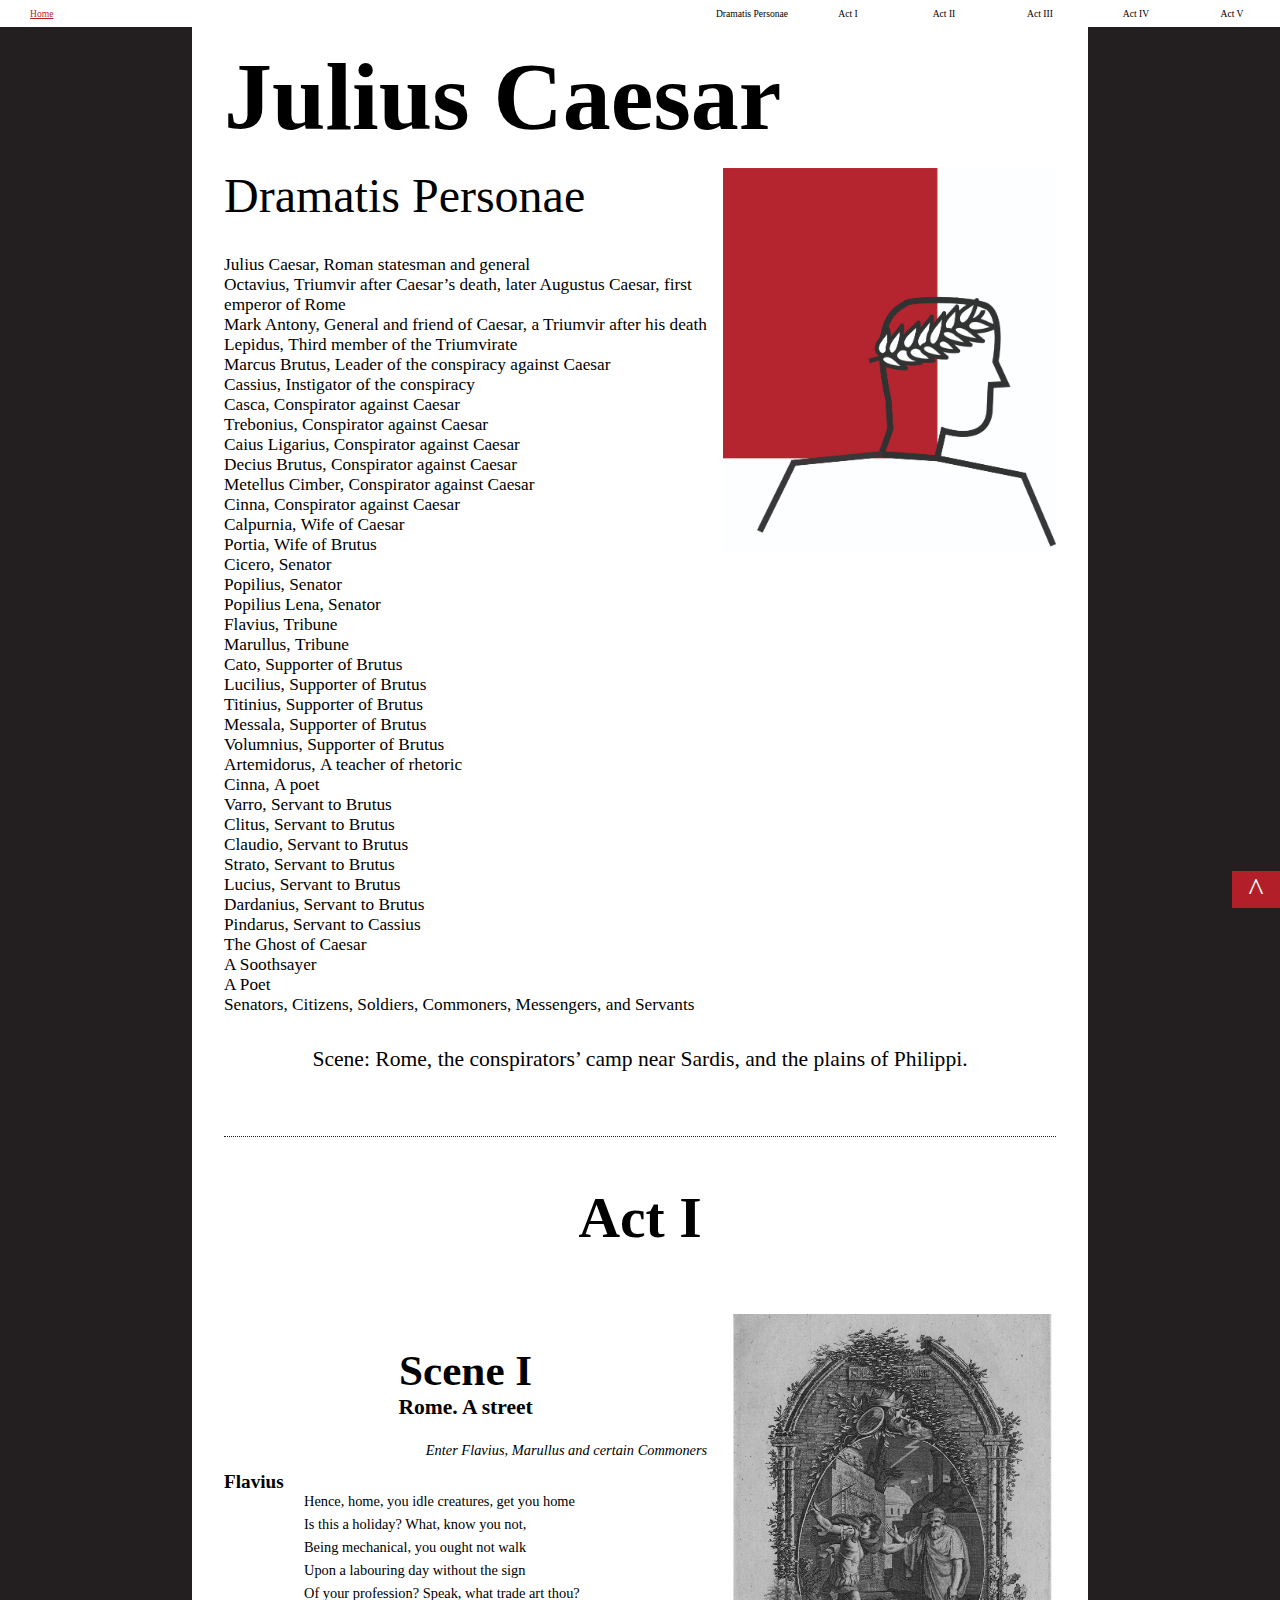
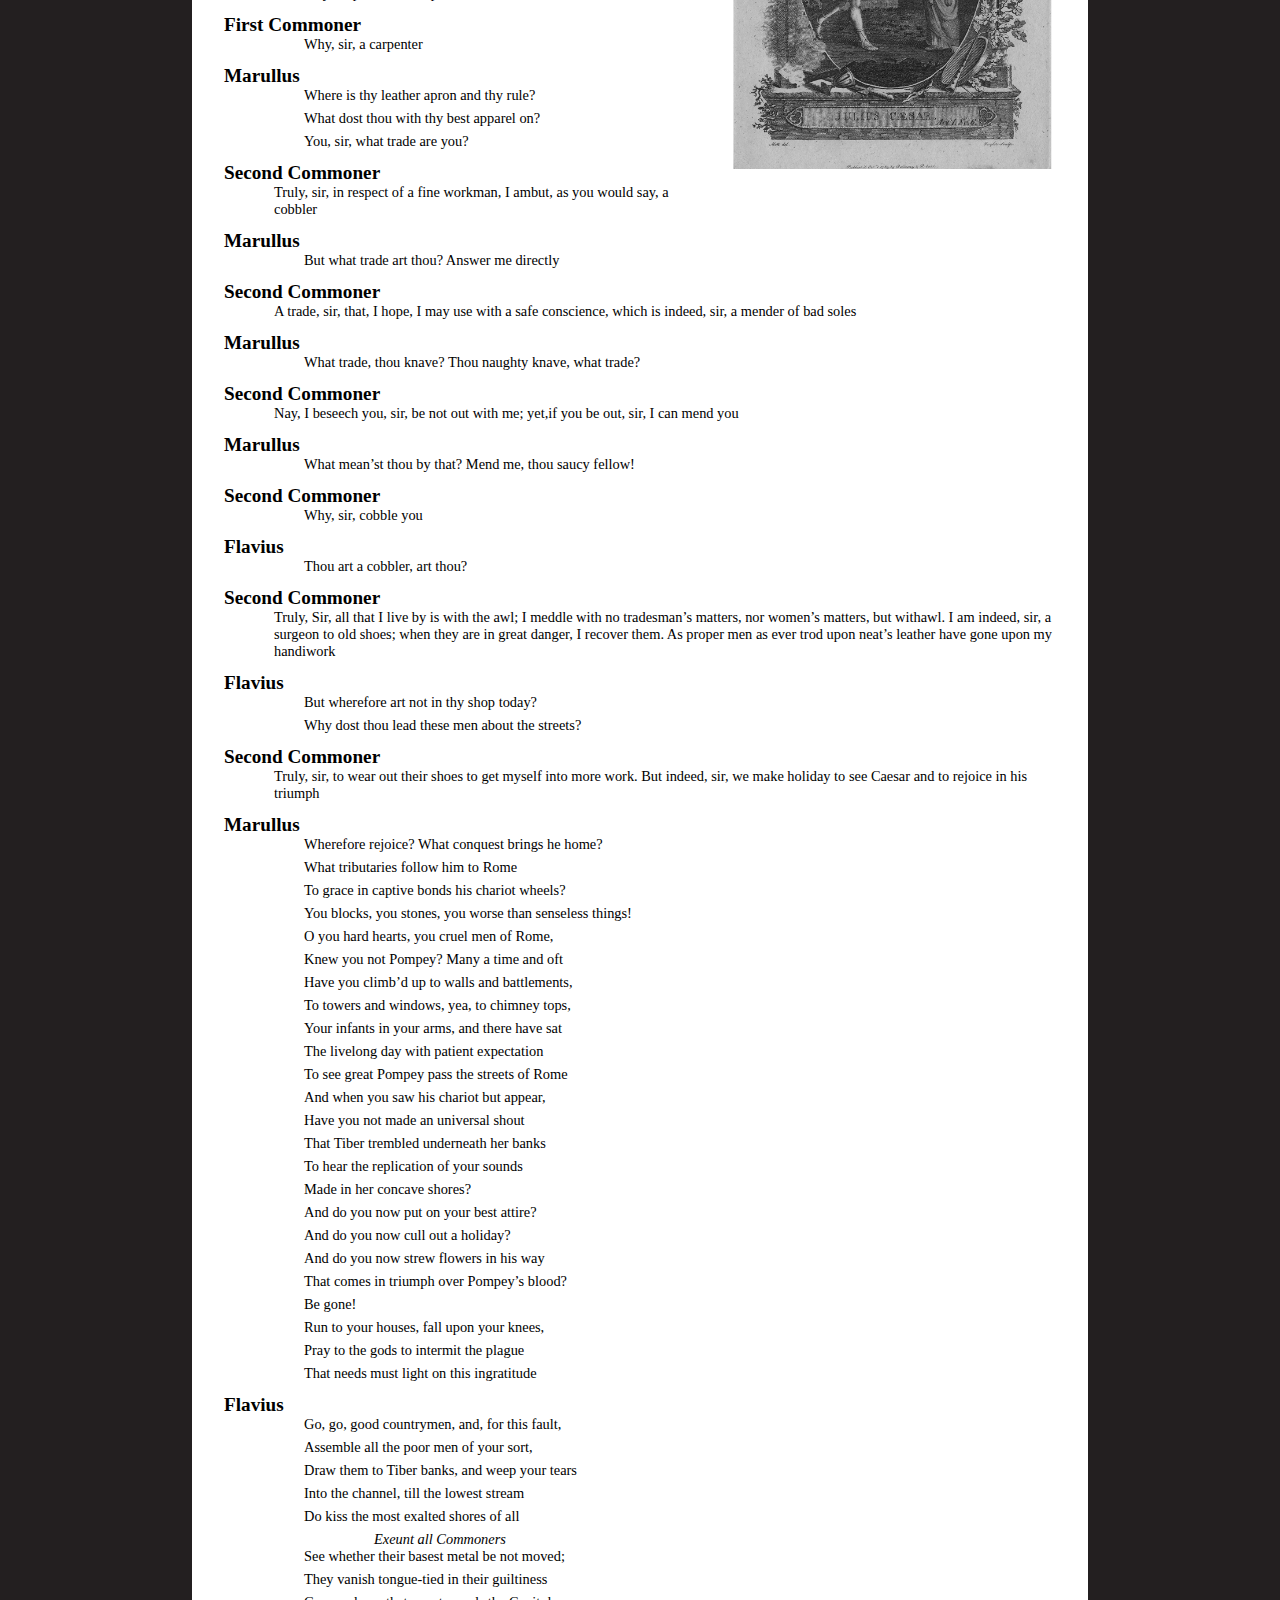
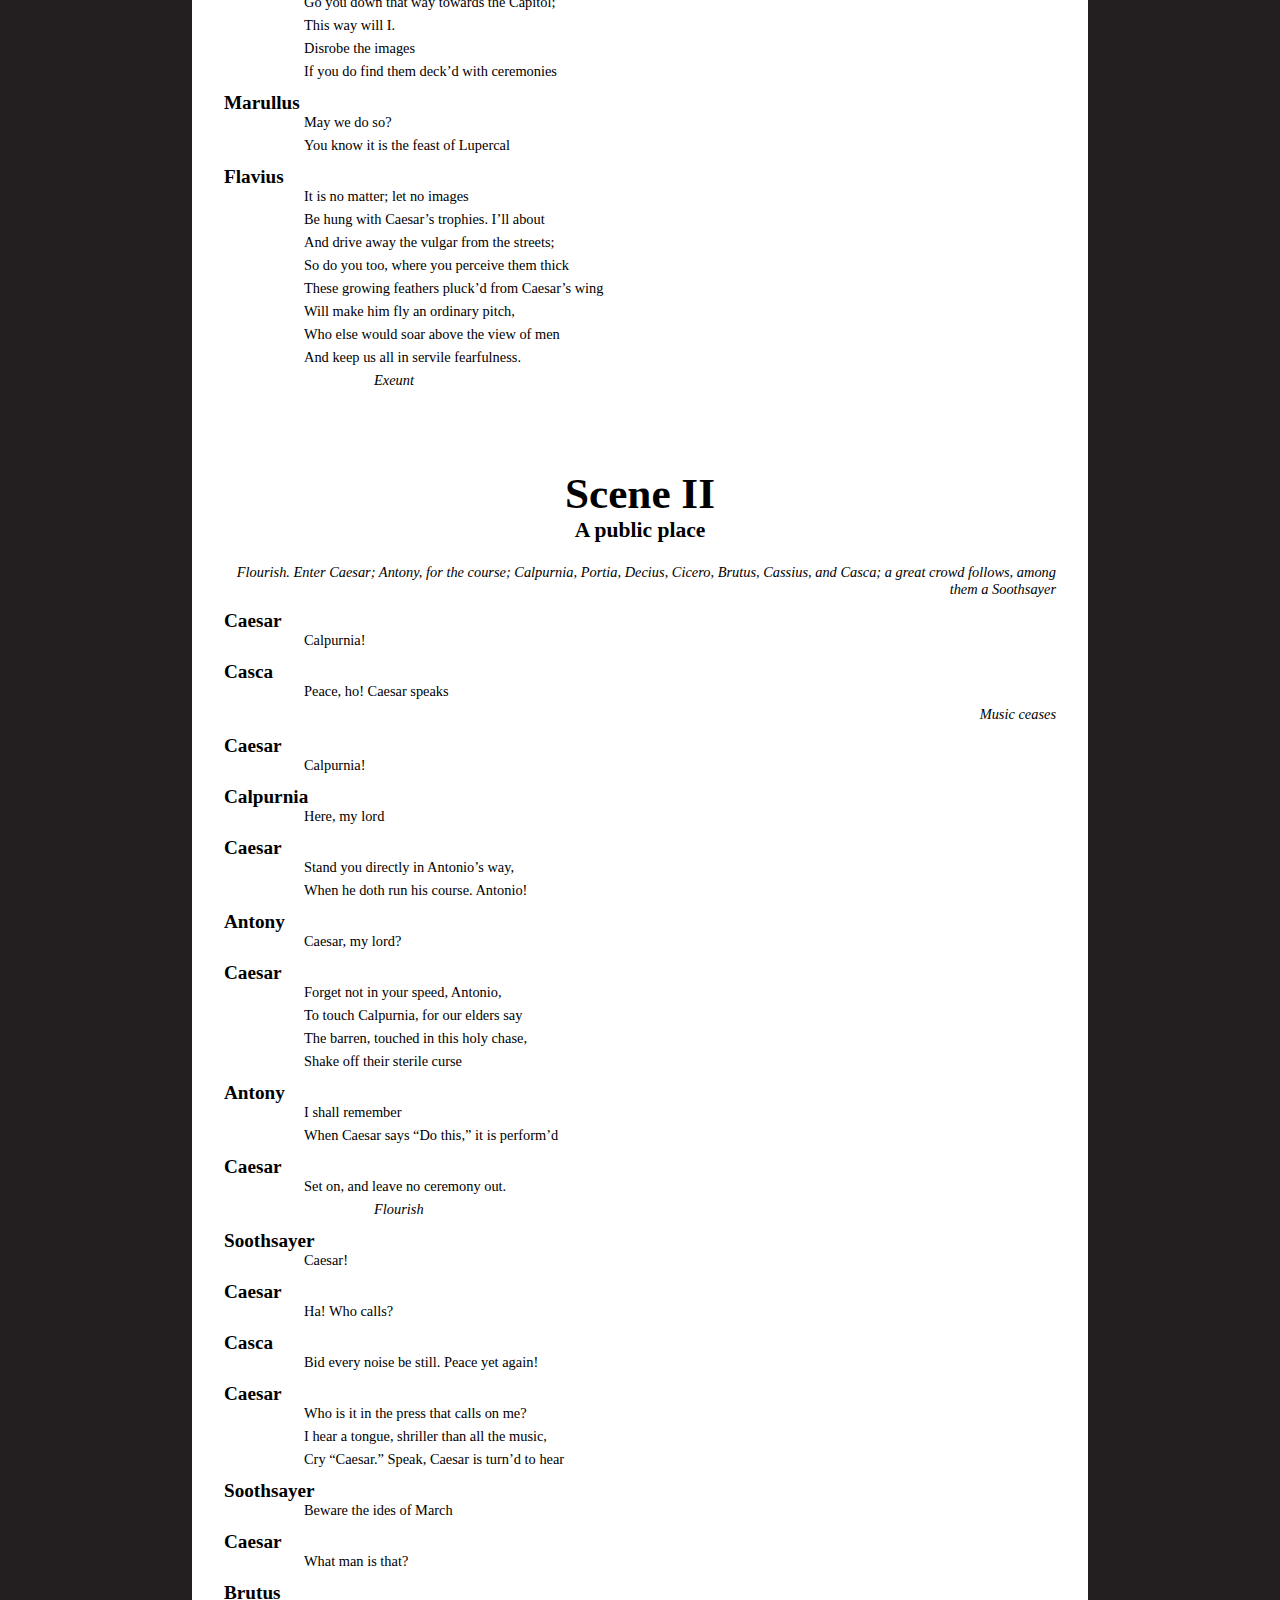
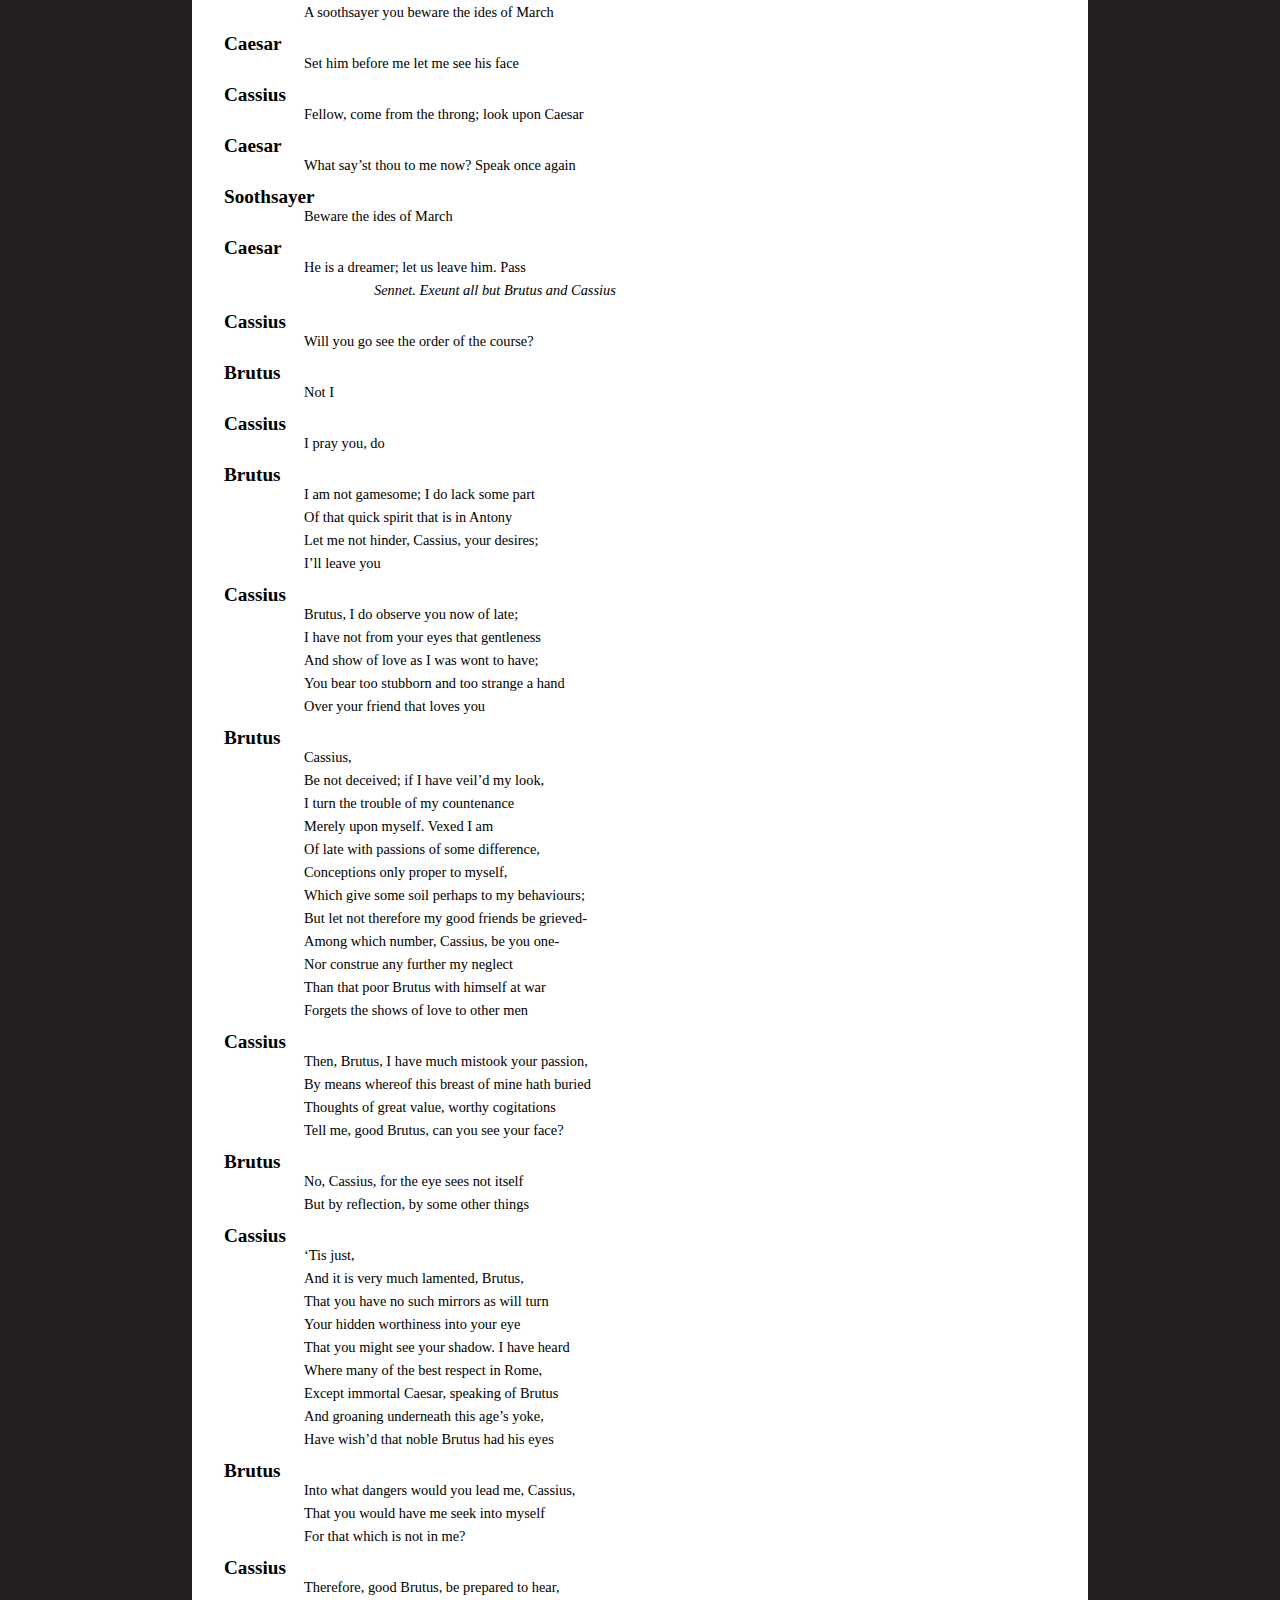
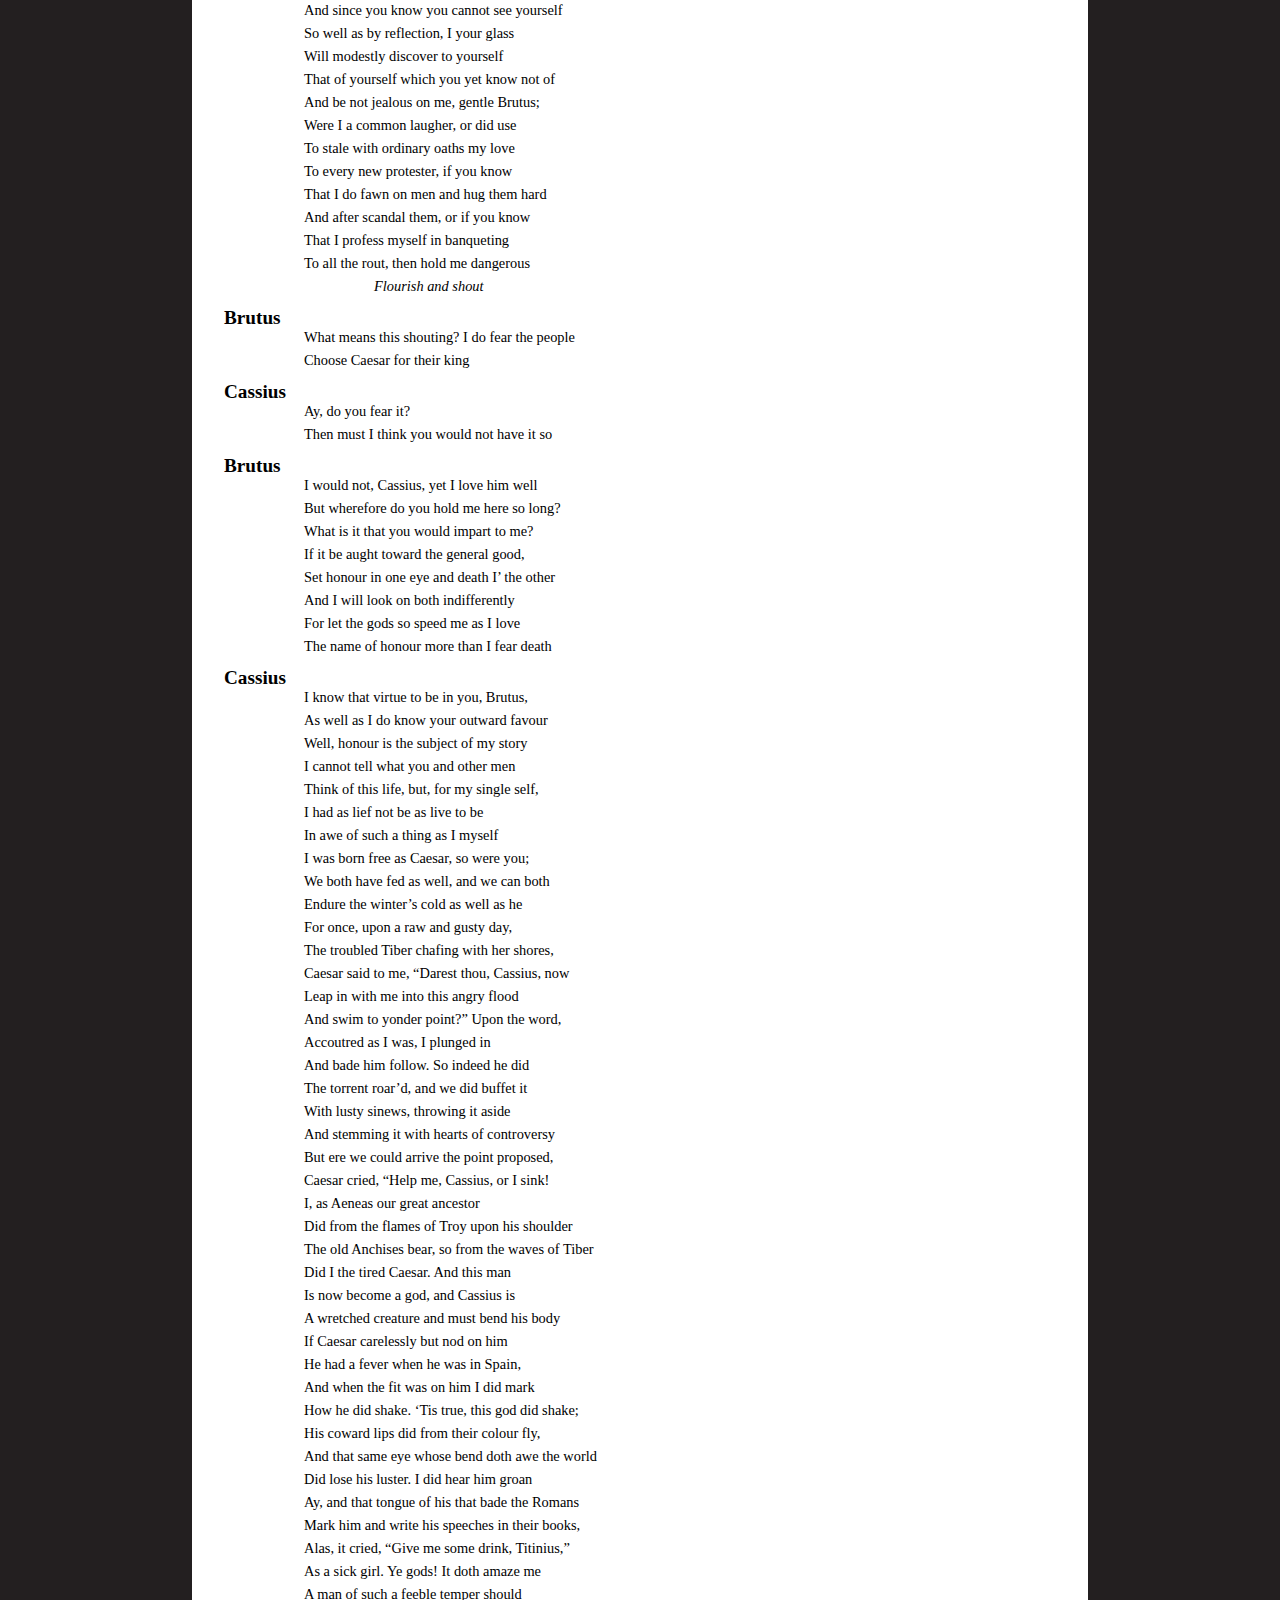
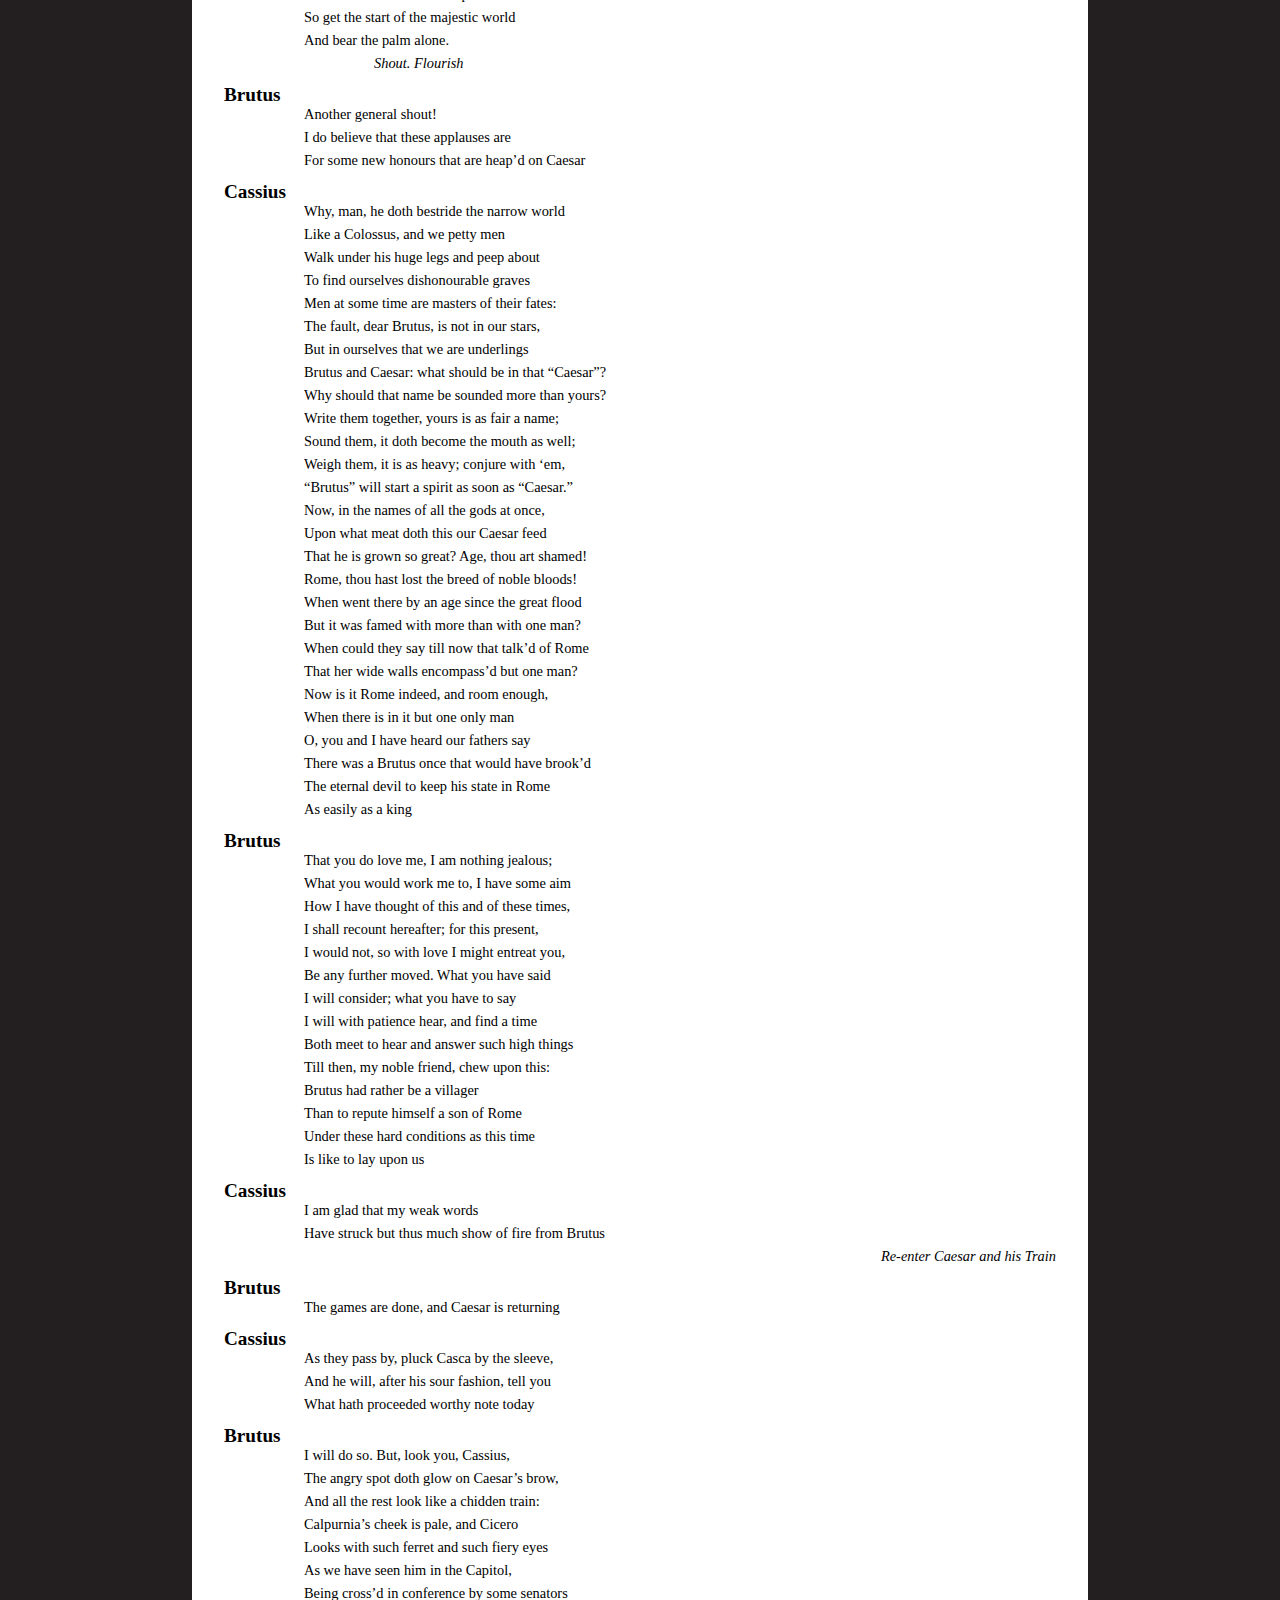
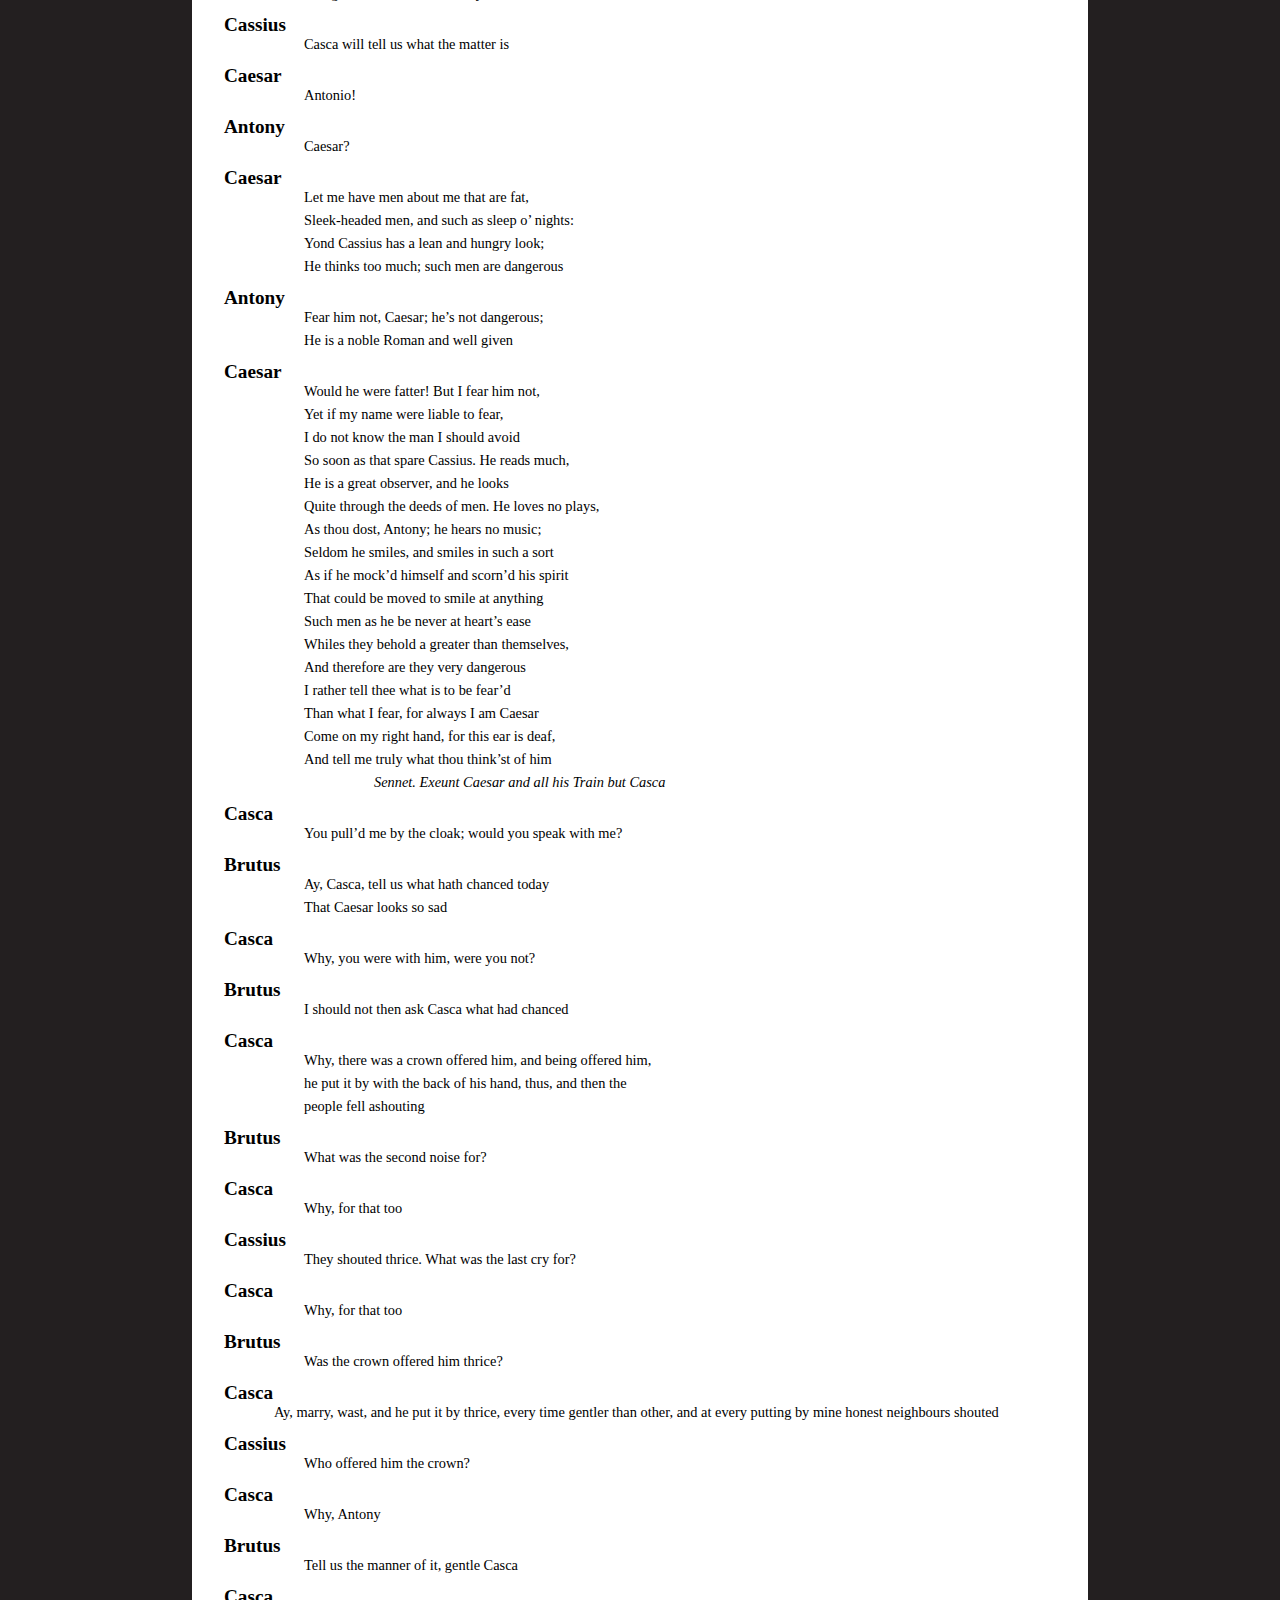
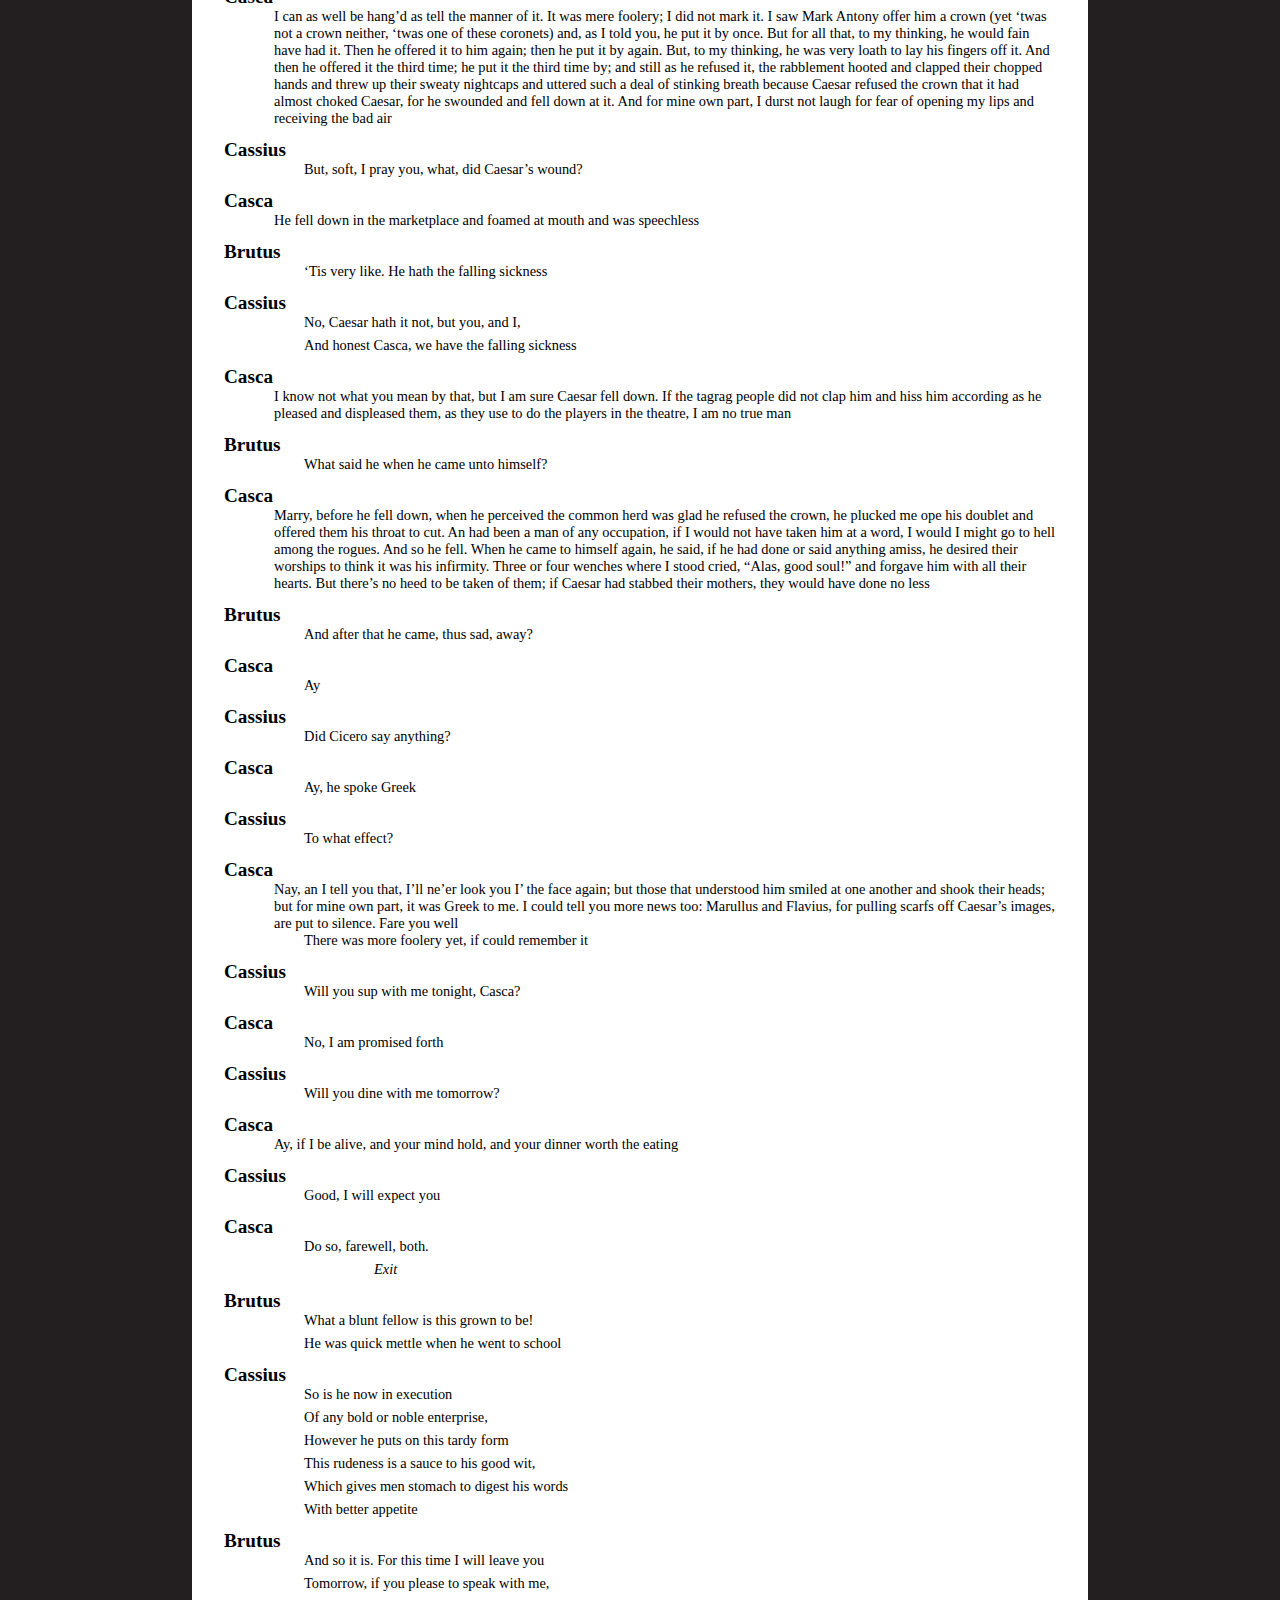
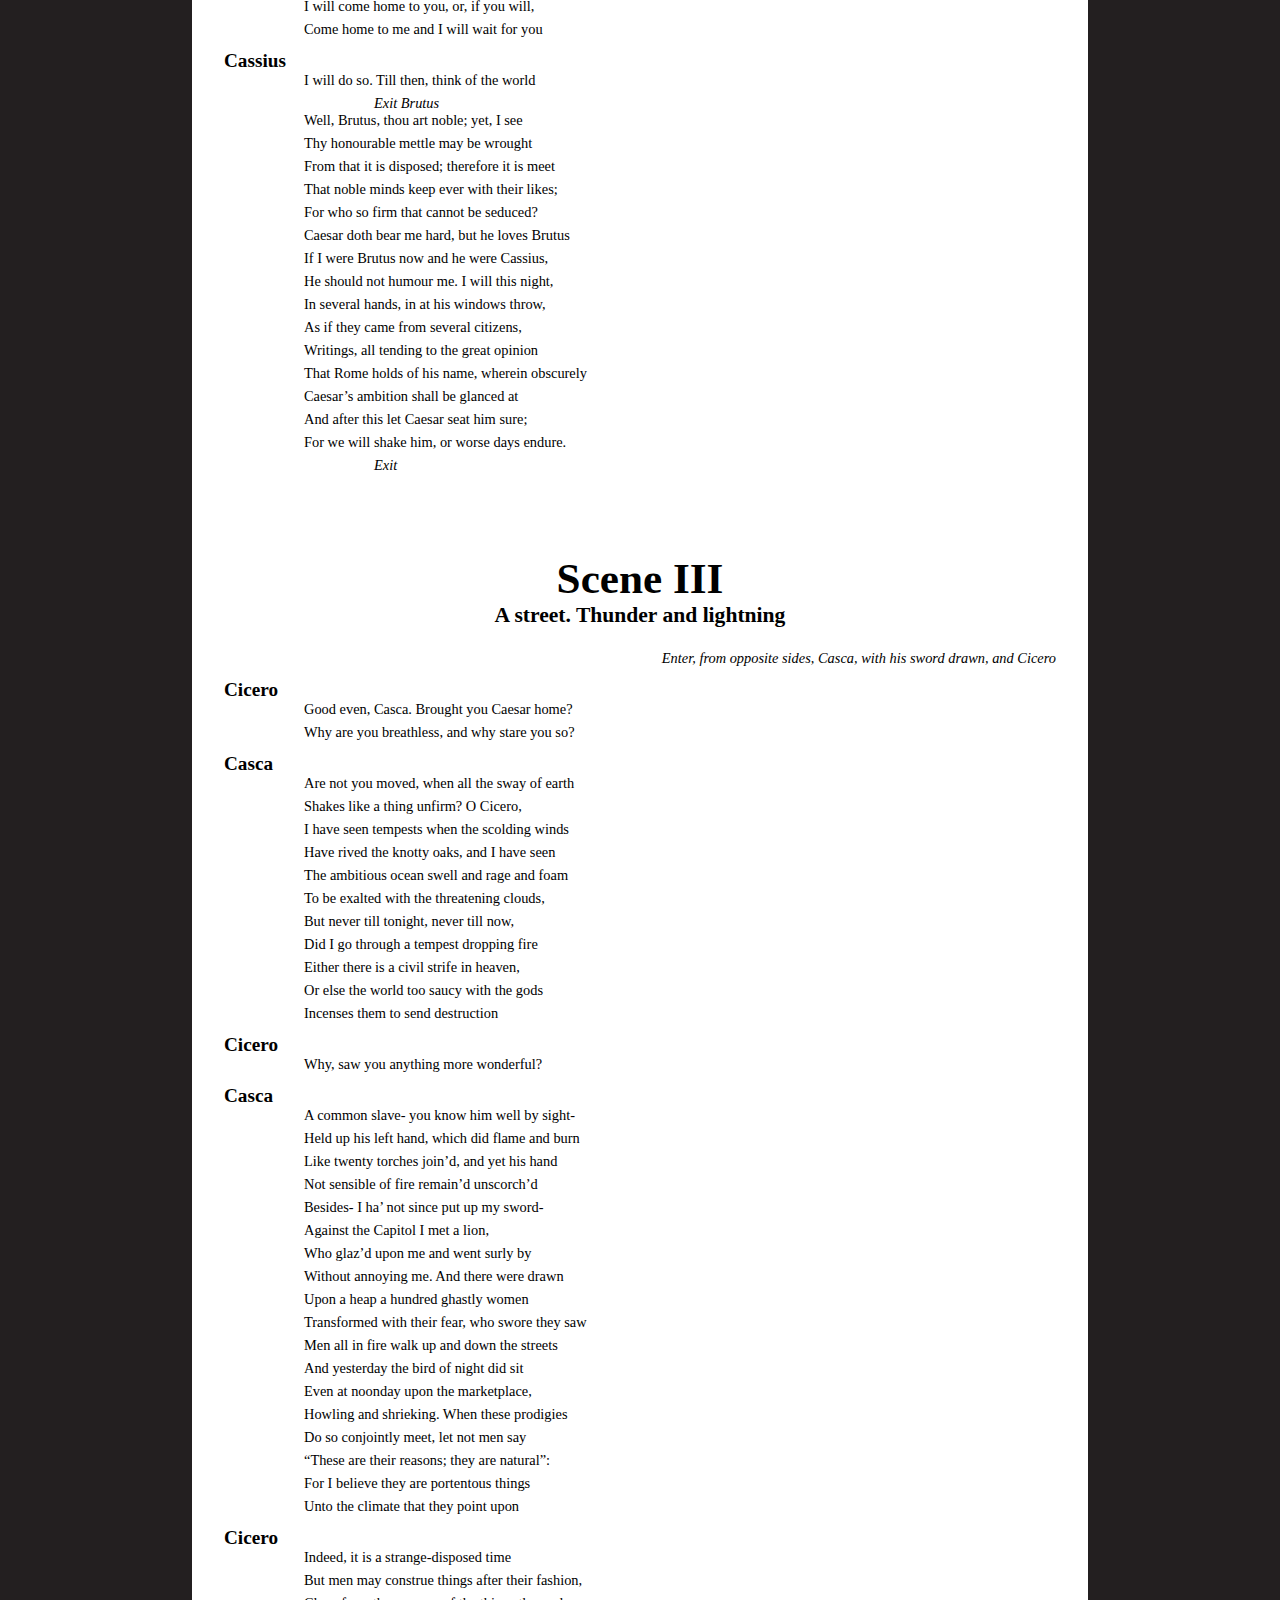
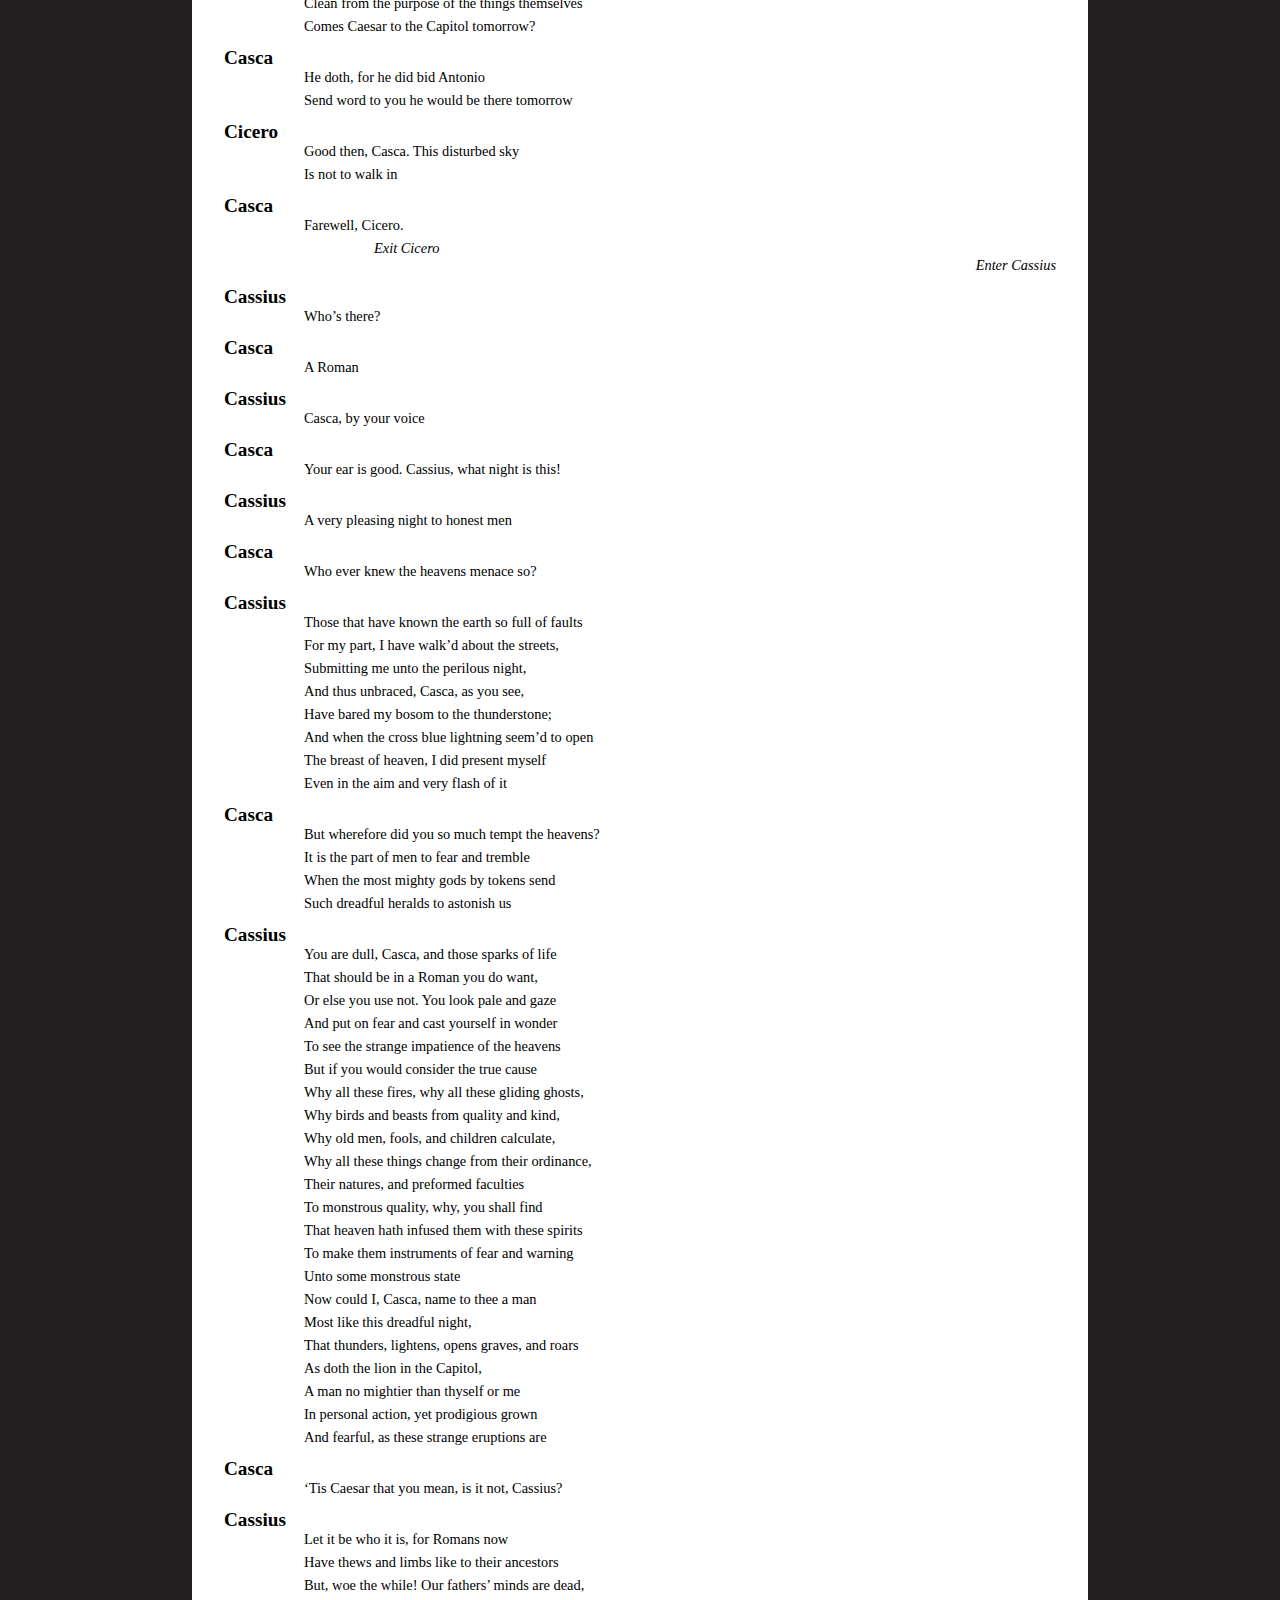
==== commit f3af62fe: "Add files via upload" ====
--- a/docs/Julius_Caesar_play.html
+++ b/docs/Julius_Caesar_play.html
@@ -22,7 +22,7 @@
 		</nav>
 		<main>
 
-<p class="takemeup"><a href="#Julius_Caesar_play">^</a></p> 
+<p class="takemeup"><a href="#Julius_Caesar_play">^</a></p>
 
 		<h1 class="title">Julius Caesar</h1>
 
--- a/docs/Julius_Caesar_play-web-resources/css/play.css
+++ b/docs/Julius_Caesar_play-web-resources/css/play.css
@@ -1,3 +1,10 @@
+html {
+  -ms-text-size-adjust: 100%;
+  -webkit-text-size-adjust: 100%;
+  background: #fff;
+  font-size: 16px;
+  /* scroll-behavior: smooth; */
+}
 
 * {
   margin: 0;
@@ -8,8 +15,8 @@
 body {
   font-family: "gill sans", "tahoma", "sans-serif";
   background-color: #231f20;
-  padding-top: 380px;
-  font-size: .7rem;
+  padding-top: 185px;
+  font-size: 0.9rem;
 }
 
 .takemeup {
@@ -55,11 +62,11 @@
 
 h1 a, h2 a {
   position: absolute;
-  top:-350px;
+  top: -190px;
 }
 
 img {
-  width:100%;
+  width: 100%;
   display: block;
 }
 
@@ -101,7 +108,7 @@
   padding-top: 3rem;
   padding-bottom: 2rem;
   border-top: 1px dotted #231f20;
-  margin:2rem 0;
+  margin: 2rem 0;
   /* padding:0.4rem; */
 }
 
@@ -120,9 +127,9 @@
 }
 
 p.character {
-  font-size: 1rem;
-  font-weight: 600;
-  margin: 30px 0 0 30px;
+  font-size: 1.2rem;
+  font-weight:  600;
+  margin: 12px 0 0 0px;
 }
 
 p.charactername {
@@ -153,7 +160,7 @@
 }
 
 p.prose {
-  margin: 0 0 0 80px;
+  margin: 0 0 0 50px;
   /* margin-bottom: 5px; */
   /* text-indent: -20px; */
 }
@@ -167,9 +174,9 @@
 }
 
 p.verseline {
-  margin: 0 0 0 80px;
-  /* margin-bottom: 5px; */
-  /* text-indent: -20px; */
+  margin: 0 0 0 50px;
+  margin-bottom: 6px;
+  text-indent: -20px;
 }
 
 p.character_listing {
@@ -222,34 +229,35 @@
   top: 0;
   left:0;
   width:100%;
+  z-index: 100;
 }
 
 nav ul {
-list-style: none;
-display: flex;
-flex-direction: column;
-text-align: center;
+  list-style: none;
+  display: flex;
+  flex-direction: column;
+  text-align: center;
 }
 
 nav ul li a {
-text-decoration: none;
-padding: .5rem 0;
-display: block;
-color: black;
+  text-decoration: none;
+  padding: .5rem 0;
+  display: block;
+  color: black;
 }
 
 nav ul li:hover {
-background-color: #b31f29;
+  background-color: #b31f29;
 }
 
 nav ul li a:hover {
-color:white;
+  color:white;
 }
 
 li ul li a {
-margin: .3rem 0;
-/* padding: .3rem 1.5rem; */
-font-size: .6rem;
+  margin: .3rem 0;
+  /* padding: .3rem 1.5rem; */
+  font-size: .6rem;
 }
 
 li ul {
@@ -257,17 +265,17 @@
 }
 
 nav ul li:hover ul {
-display:flex;
-flex-direction: column;
+  display:flex;
+  flex-direction: column;
 }
 
 nav ul li.Home:hover {
-background:none;
+  background:none;
 }
 
 nav ul li.Home:hover a {
-color: #b31f29;
-text-decoration: underline;
+  color: #b31f29;
+  text-decoration: underline;
 }
 
 /* nav ul li.home:hover {
@@ -299,7 +307,7 @@
 @media screen and (min-width: 580px) {
 
 body {
-font-size: 1rem;
+  font-size: 1rem;
 }
 
 }
@@ -329,15 +337,11 @@
   align-self: flex-start;
   }
 
-/* when the screen is wide set the direction of the flex items to be in a row */
-
 nav ul {
   flex-direction: row;
   align-items:center;
   justify-content:flex-end;
 }
-
-/* the main items have a disired width of 6rem  */
 
 nav ul li {
   flex: 0 1 6rem;
@@ -361,8 +365,6 @@
   width: 6rem;
 }
 
-/* make the width of the sub items the same as the width of the main items */
-
 li ul li {
   width: 6rem;
 }
@@ -386,7 +388,7 @@
 }
 
 main {
-  width:65%;
+  width:70%;
   max-width: 900px;
   margin:0 auto;
   /* border:1px solid red; */
@@ -401,7 +403,7 @@
 }
 
 img {
-  width:50%;
+  width:40%;
   float:right;
   margin: 0 0 2rem 1rem;
 }
